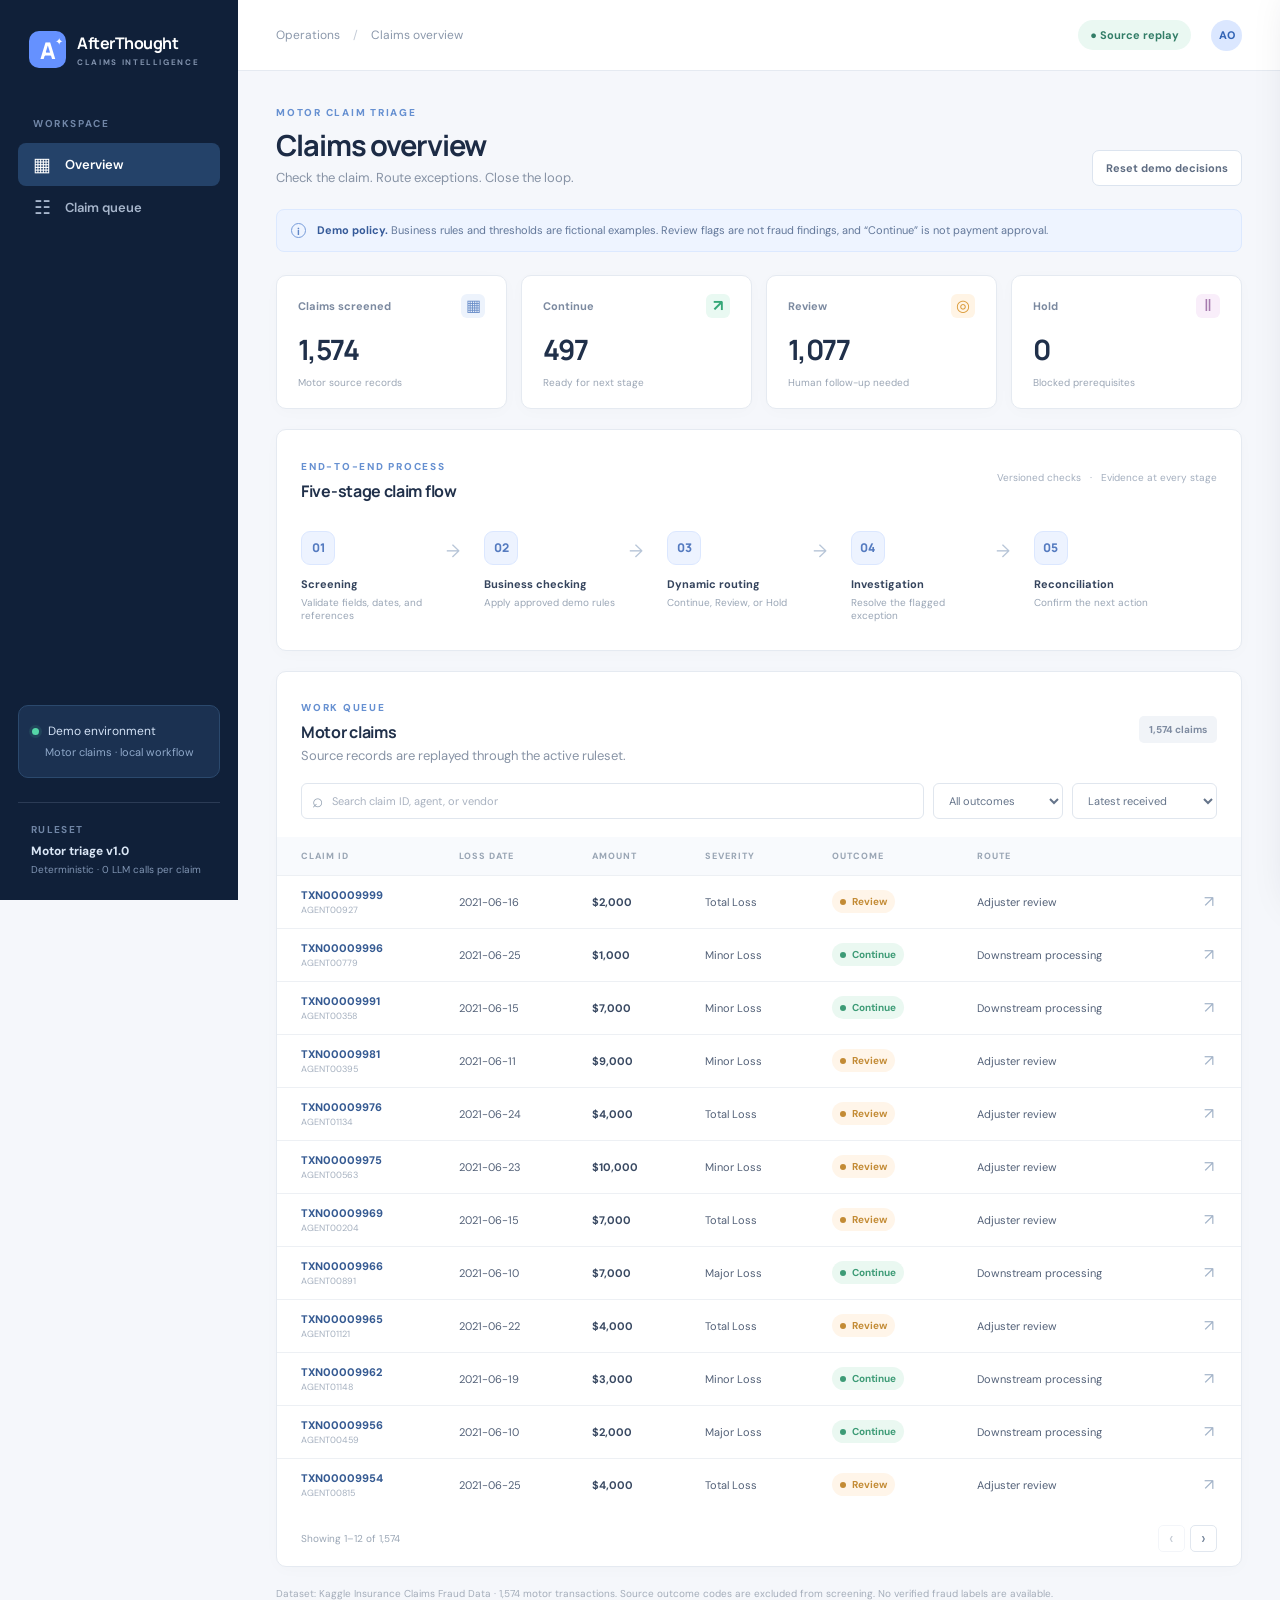
==== frontend/index.html @ 1dc9bfe0 "initial commit" ====
<!doctype html>
<html lang="en">
<head>
  <meta charset="utf-8">
  <meta name="viewport" content="width=device-width, initial-scale=1">
  <title>AfterThought · Claims operations</title>
  <link rel="stylesheet" href="src/styles.css">
</head>
<body>
  <div class="app-shell">
    <aside class="sidebar">
      <div class="brand"><div class="brand-mark">A<span>✦</span></div><div><strong>AfterThought</strong><small>CLAIMS INTELLIGENCE</small></div></div>
      <div class="side-label">WORKSPACE</div>
      <a class="nav-link active" href="#overview"><span>▦</span> Overview</a>
      <a class="nav-link" href="#claim-table"><span>☷</span> Claim queue</a>
      <div class="side-spacer"></div>
      <div class="side-note"><span class="pulse"></span> Demo environment<br><small>Motor claims · local workflow</small></div>
      <div class="side-footer">RULESET<br><strong>Motor triage v1.0</strong><small>Deterministic · 0 LLM calls per claim</small></div>
    </aside>
    <main class="main" id="overview">
      <header class="topbar"><div class="breadcrumb">Operations <span>/</span> Claims overview</div><div class="top-right"><span class="data-pill">● Source replay</span><span class="avatar">AO</span></div></header>
      <div class="content">
        <div class="page-title"><div><div class="eyebrow">MOTOR CLAIM TRIAGE</div><h1>Claims overview</h1><p>Check the claim. Route exceptions. Close the loop.</p></div><button id="resetButton" class="secondary-button">Reset demo decisions</button></div>
        <div class="notice"><span class="notice-icon">i</span><span><strong>Demo policy.</strong> Business rules and thresholds are fictional examples. Review flags are not fraud findings, and “Continue” is not payment approval.</span></div>
        <section class="metrics" id="metrics" aria-label="Claim outcomes"></section>
        <section class="panel flow-panel"><div class="section-heading"><div><span class="eyebrow">END-TO-END PROCESS</span><h2>Five-stage claim flow</h2></div><div class="inline-meta">Versioned checks <span>·</span> Evidence at every stage</div></div><div class="flow" id="flow"></div></section>
        <section class="panel queue-panel" id="claim-table"><div class="section-heading queue-heading"><div><span class="eyebrow">WORK QUEUE</span><h2>Motor claims</h2><p>Source records are replayed through the active ruleset.</p></div><span class="record-count" id="recordCount"></span></div><div class="queue-controls"><div class="search-wrap"><span>⌕</span><input id="searchInput" type="search" placeholder="Search claim ID, agent, or vendor" aria-label="Search claims"></div><select id="outcomeFilter" aria-label="Filter by outcome"><option value="All">All outcomes</option><option value="Review">Review</option><option value="Continue">Continue</option><option value="Hold">Hold</option></select><select id="sortOrder" aria-label="Sort claims"><option value="recent">Latest received</option><option value="amount">Highest amount</option></select></div><div class="table-scroll"><table><thead><tr><th>CLAIM ID</th><th>LOSS DATE</th><th>AMOUNT</th><th>SEVERITY</th><th>OUTCOME</th><th>ROUTE</th><th></th></tr></thead><tbody id="claimRows"></tbody></table></div><div class="pagination"><span id="pageSummary"></span><div><button id="prevPage" aria-label="Previous page">‹</button><button id="nextPage" aria-label="Next page">›</button></div></div></section>
        <div class="source-note">Dataset: Kaggle Insurance Claims Fraud Data · 1,574 motor transactions. Source outcome codes are excluded from screening. No verified fraud labels are available.</div>
      </div>
    </main>
  </div>
  <div id="scrim" class="scrim" hidden></div>
  <aside id="drawer" class="drawer" aria-label="Claim details" aria-hidden="true"></aside>
  <script type="module" src="src/app.mjs"></script>
</body>
</html>
---- frontend/src/styles.css ----
@import url('https://fonts.googleapis.com/css2?family=DM+Sans:wght@400;500;600;700&family=Manrope:wght@400;500;600;700;800&display=swap');
:root{font-family:'DM Sans',sans-serif;color:#22304a;background:#f5f7fb;font-synthesis:none}*{box-sizing:border-box}body{margin:0}button,input,select,textarea{font:inherit}button{cursor:pointer}button:disabled{cursor:default;opacity:.4}.app-shell{display:flex;min-height:100vh}.sidebar{width:238px;background:#102039;color:#d9e2f2;display:flex;flex-direction:column;padding:31px 18px 24px;position:sticky;top:0;height:100vh;flex-shrink:0}.brand{display:flex;align-items:center;gap:11px;padding:0 11px 49px}.brand-mark{width:37px;height:37px;border-radius:10px;background:#6591ff;color:#fff;font-family:Manrope,sans-serif;font-size:23px;font-weight:800;display:grid;place-items:center;position:relative}.brand-mark span{font-size:10px;position:absolute;right:3px;top:3px}.brand strong{font-family:Manrope,sans-serif;font-size:16px;letter-spacing:-.5px;color:#fff}.brand small{display:block;color:#8293ae;font-size:8px;letter-spacing:1.65px;font-weight:700;margin-top:3px}.side-label{font-size:10px;color:#7186a7;letter-spacing:1.6px;padding:0 15px 13px;font-weight:700}.nav-link{height:43px;padding:0 15px;display:flex;align-items:center;gap:14px;border-radius:8px;color:#a7b6cc;text-decoration:none;font-size:13px;font-weight:600}.nav-link span{font-size:19px;font-weight:400;width:18px;text-align:center}.nav-link.active{color:#fff;background:#244269}.nav-link:hover{background:#1e3657;color:#fff}.side-spacer{flex:1}.side-note{font-size:12px;line-height:1.7;color:#d2e1f5;padding:15px 13px;background:#1b3151;border:1px solid #2b496d;border-radius:10px}.side-note small{font-size:11px;color:#8fa8c9;margin-left:13px}.pulse{display:inline-block;width:7px;height:7px;background:#55d6a7;border-radius:50%;margin-right:6px;box-shadow:0 0 0 3px #55d6a71c}.side-footer{border-top:1px solid #2b3b55;margin-top:24px;padding:20px 13px 0;color:#7085a5;font-size:10px;letter-spacing:1.3px;font-weight:700}.side-footer strong{display:block;color:#dbe7f6;letter-spacing:0;font-size:12px;margin:7px 0 4px}.side-footer small{display:block;font-size:10px;color:#8095b3;letter-spacing:0;font-weight:400}.main{min-width:0;flex:1}.topbar{height:71px;border-bottom:1px solid #e5eaf1;background:#fff;display:flex;justify-content:space-between;align-items:center;padding:0 38px}.breadcrumb{font-size:12px;color:#8b98ab}.breadcrumb span{color:#c3cbd6;margin:0 10px}.top-right{display:flex;align-items:center;gap:20px}.data-pill{font-size:11px;font-weight:700;color:#327d67;background:#eaf8f2;border-radius:30px;padding:8px 12px}.avatar{display:grid;place-items:center;background:#dbe7ff;color:#3365b6;width:31px;height:31px;border-radius:50%;font-size:11px;font-weight:800}.content{max-width:1480px;margin:auto;padding:35px 38px 55px}.page-title{display:flex;justify-content:space-between;align-items:flex-end;margin-bottom:23px}.eyebrow{font-size:10px;letter-spacing:1.75px;font-weight:800;color:#6690d1}.page-title h1{font-family:Manrope,sans-serif;font-size:29px;letter-spacing:-1.1px;margin:6px 0 4px;color:#1c2b45}.page-title p,.section-heading p{margin:0;color:#8793a5;font-size:13px}.secondary-button{background:#fff;border:1px solid #dce4ef;border-radius:7px;padding:10px 13px;color:#5e6c82;font-size:11px;font-weight:700}.secondary-button:hover{border-color:#93acd1;color:#315e9a}.notice{display:flex;gap:11px;align-items:center;background:#eef4ff;border:1px solid #dce9ff;border-radius:8px;padding:12px 14px;color:#627799;font-size:11px;line-height:1.5;margin-bottom:23px}.notice strong{color:#355a99}.notice-icon{display:grid;place-items:center;border:1.5px solid #779cda;color:#6086c7;width:15px;height:15px;border-radius:50%;font-size:10px;font-weight:800;flex-shrink:0}.metrics{display:grid;grid-template-columns:repeat(4,1fr);gap:14px;margin-bottom:20px}.metric-card{background:#fff;border:1px solid #e5eaf1;border-radius:10px;padding:18px 21px 17px;min-height:129px;box-shadow:0 3px 16px #17294505}.metric-top{display:flex;align-items:center;justify-content:space-between;color:#7c8aa0;font-size:11px;font-weight:700}.metric-icon{display:grid;place-items:center;width:24px;height:24px;border-radius:6px;background:#edf3fc;color:#6a8ec9;font-size:16px}.metric-card.continue .metric-icon{background:#e9f9f2;color:#35a878}.metric-card.review .metric-icon{background:#fff4e5;color:#db9b39}.metric-card.hold .metric-icon{background:#f9eefa;color:#a77caf}.metric-card strong{display:block;font-family:Manrope,sans-serif;font-size:28px;letter-spacing:-1.2px;color:#20304a;margin:12px 0 2px}.metric-card small{color:#9ba6b5;font-size:10px}.panel{background:#fff;border:1px solid #e5eaf1;border-radius:10px;box-shadow:0 3px 16px #17294505}.flow-panel{padding:24px 24px 27px;margin-bottom:20px}.section-heading{display:flex;align-items:center;justify-content:space-between}.section-heading h2{font-family:Manrope,sans-serif;font-size:16px;letter-spacing:-.3px;color:#20304a;margin:5px 0 0}.inline-meta{font-size:10px;color:#a3aebe}.inline-meta span{padding:0 6px}.flow{display:grid;grid-template-columns:repeat(5,1fr);margin-top:29px}.flow-step{position:relative;padding-right:16px}.flow-circle{display:grid;place-items:center;width:34px;height:34px;background:#edf3ff;border:1px solid #dbe7ff;border-radius:9px;font-family:Manrope,sans-serif;font-size:12px;font-weight:800;color:#557bc0;margin-bottom:12px}.flow-step strong{display:block;color:#35445d;font-size:11px;margin-bottom:5px}.flow-step small{display:block;color:#9aa6b6;font-size:10px;line-height:1.35;max-width:135px}.flow-arrow{position:absolute;top:8px;right:24px;color:#b8c6d8;font-size:18px}.queue-panel{overflow:hidden}.queue-heading{padding:23px 24px 19px}.queue-heading h2{margin-bottom:4px}.record-count{background:#f1f4f8;border-radius:5px;padding:7px 10px;font-size:10px;font-weight:700;color:#7e8ba0}.queue-controls{padding:0 24px 18px;display:flex;gap:9px}.search-wrap{height:36px;display:flex;align-items:center;gap:7px;border:1px solid #e0e6ee;border-radius:6px;flex:1;min-width:160px;padding:0 10px;color:#93a1b2}.search-wrap span{font-size:19px;line-height:1}.search-wrap input{border:0;outline:0;width:100%;font-size:11px;color:#33435b}.search-wrap input::placeholder{color:#a9b2c0}.queue-controls select{height:36px;background:#fff;border:1px solid #e0e6ee;border-radius:6px;padding:0 31px 0 11px;color:#65748a;font-size:11px;outline:none}.table-scroll{overflow-x:auto}table{width:100%;border-collapse:collapse;min-width:780px}thead{background:#f8fafd}th{text-align:left;color:#9aa6b5;font-size:9px;letter-spacing:1px;font-weight:800;padding:13px 22px}th:first-child,td:first-child{padding-left:24px}td{border-top:1px solid #edf0f4;padding:12px 22px;color:#536178;font-size:11px}tbody tr{cursor:pointer}tbody tr:hover{background:#f8fbff}.claim-id{display:block;color:#355a92;font-weight:800;font-size:11px}.claim-id+small{display:block;color:#a5b0bf;font-size:9px;margin-top:2px}.amount{font-weight:700;color:#394962}.badge{display:inline-flex;align-items:center;gap:6px;font-size:10px;font-weight:700;border-radius:20px;padding:5px 8px;background:#eef3f9;color:#677990;white-space:nowrap}.badge-dot{display:inline-block;width:6px;height:6px;border-radius:50%;background:currentColor}.badge.continue,.badge.passed,.badge.complete,.badge.ready-for-next-stage{background:#eaf8f1;color:#3d9b76}.badge.review,.badge.flagged,.badge.pending,.badge.awaiting-investigation,.badge.pending-evidence{background:#fff5e9;color:#c38b35}.badge.hold,.badge.blocked,.badge.escalated{background:#fff0f1;color:#ce6971}.badge.skipped{background:#f0f3f7;color:#8493a6}.row-arrow{font-size:16px;color:#a4b4c9;text-align:right;padding-right:27px}.empty{text-align:center;padding:45px;color:#9aa7b7}.pagination{display:flex;justify-content:space-between;align-items:center;padding:14px 24px;color:#9aa6b5;font-size:10px}.pagination button{border:1px solid #e1e7ef;background:#fff;color:#6f7f96;border-radius:5px;width:27px;height:27px;margin-left:5px;font-size:17px;line-height:1}.source-note{color:#a4adba;font-size:10px;margin:19px 0 0;line-height:1.6}.scrim{position:fixed;inset:0;background:#0e1b32a6;z-index:5}.scrim[hidden]{display:none}.drawer{position:fixed;right:0;top:0;bottom:0;width:min(600px,100vw);background:#f7f9fc;box-shadow:-14px 0 40px #0c1b3526;z-index:6;transform:translateX(105%);transition:transform .25s ease;display:flex;flex-direction:column}.drawer.open{transform:translateX(0)}.drawer-head{display:flex;align-items:flex-start;justify-content:space-between;background:#fff;border-bottom:1px solid #e4e9f0;padding:27px 30px 20px}.drawer-head h2{font-family:Manrope,sans-serif;font-size:23px;margin:6px 0 9px;color:#1d2d48}.drawer-head p{margin:0;display:flex;gap:10px;align-items:center}.muted{color:#9aa6b6;font-size:10px}.close-button{border:0;background:#f1f4f8;color:#7a8ba2;border-radius:6px;font-size:21px;width:29px;height:29px;line-height:1}.drawer-scroll{overflow-y:auto;padding:20px 30px 30px}.detail-card{background:#fff;border:1px solid #e4eaf1;border-radius:9px;padding:18px 18px 16px}.detail-card-title{display:flex;justify-content:space-between;color:#2a3c58;font-weight:800;font-size:12px;margin-bottom:13px}.detail-card-title span{font-size:9px;color:#9faebe;text-transform:uppercase;letter-spacing:1px}.facts{display:grid;grid-template-columns:repeat(2,1fr);gap:12px}.fact span{display:block;color:#a0aab9;font-size:9px;margin-bottom:4px}.fact strong{display:block;color:#3d4d65;font-size:11px;font-weight:700}.detail-heading{display:flex;justify-content:space-between;margin:24px 0 12px;color:#7387a4;font-weight:800;font-size:10px;letter-spacing:1.2px}.detail-heading span{font-weight:500;letter-spacing:0;color:#9daabc}.stage-list{background:#fff;border:1px solid #e4eaf1;border-radius:9px;padding:5px 19px}.detail-stage{display:flex;gap:13px;border-bottom:1px solid #edf0f4;padding:17px 0}.detail-stage:last-child{border:0}.stage-number{background:#eff4fb;color:#6988b6;border-radius:6px;width:26px;height:26px;flex-shrink:0;display:grid;place-items:center;font-size:10px;font-weight:800}.stage-content{flex:1;min-width:0}.stage-title{display:flex;justify-content:space-between;align-items:center;gap:8px}.stage-title>strong{color:#35445b;font-size:11px}.stage-content>p{font-size:10px;color:#9ba7b6;margin:6px 0 0;line-height:1.5}.findings{margin-top:10px;display:grid;gap:6px}.finding{background:#fff9f0;border-left:2px solid #e3ab57;padding:9px 10px}.finding strong{display:block;color:#805f2d;font-size:10px}.finding small{display:block;color:#a78c65;font-size:9px;margin-top:4px;line-height:1.4}.pass-note{font-size:10px;color:#53a580;margin-top:9px}.investigation-actions{margin-top:14px}.investigation-actions label{display:block;color:#687994;font-size:10px;font-weight:700;margin-bottom:5px}.investigation-actions textarea{width:100%;min-height:64px;resize:vertical;border:1px solid #dce4ee;border-radius:6px;padding:8px;color:#3e5069;font-size:11px;outline:0}.investigation-actions textarea.invalid{border-color:#d6787d}.action-buttons{display:flex;gap:5px;flex-wrap:wrap;margin-top:7px}.action-buttons button{border:1px solid #dce4ee;background:#fff;border-radius:5px;padding:7px 8px;font-size:9px;font-weight:700;color:#566e8a}.action-buttons button:hover{background:#eef4fc}.action-buttons .action-clear{color:#409872}.action-buttons .action-escalate{color:#bb6b72}.investigation-actions>small{display:block;color:#a4adbb;font-size:9px;line-height:1.5;margin-top:8px}.simulator{margin-top:16px;border:1px dashed #cdd9e8;background:#f2f6fc;border-radius:8px;padding:14px}.simulator strong{font-size:11px;color:#49617f}.simulator p{font-size:10px;color:#8899ad;line-height:1.5;margin:5px 0 10px}.text-button{border:0;background:transparent;padding:0;color:#527ebd;font-size:10px;font-weight:800}.drawer-footnote{font-size:9px;color:#a3afbe;line-height:1.5;margin:16px 0 5px}
@media(max-width:1100px){.sidebar{width:200px}.content{padding:30px 25px}.topbar{padding:0 25px}.flow-arrow{right:12px}.metrics{gap:9px}.metric-card{padding:15px}}
@media(max-width:780px){.sidebar{display:none}.topbar{height:58px;padding:0 18px}.content{padding:25px 15px}.page-title{align-items:flex-start;gap:12px}.page-title h1{font-size:25px}.page-title p{max-width:330px}.secondary-button{white-space:nowrap}.metrics{grid-template-columns:repeat(2,1fr)}.flow{grid-template-columns:repeat(2,1fr);row-gap:24px}.flow-arrow{display:none}.flow-step small{max-width:180px}.inline-meta{display:none}.queue-controls{flex-wrap:wrap}.search-wrap{flex-basis:100%}.queue-controls select{flex:1}.drawer-scroll{padding:18px}.drawer-head{padding:22px 18px}}
@media(max-width:440px){.page-title{display:block}.secondary-button{margin-top:15px}.metric-card strong{font-size:24px}.flow{grid-template-columns:1fr}.flow-step{padding-left:48px;min-height:36px}.flow-circle{position:absolute;left:0;top:0}.flow-step strong{padding-top:2px}.queue-controls select{width:100%}.facts{gap:10px}}
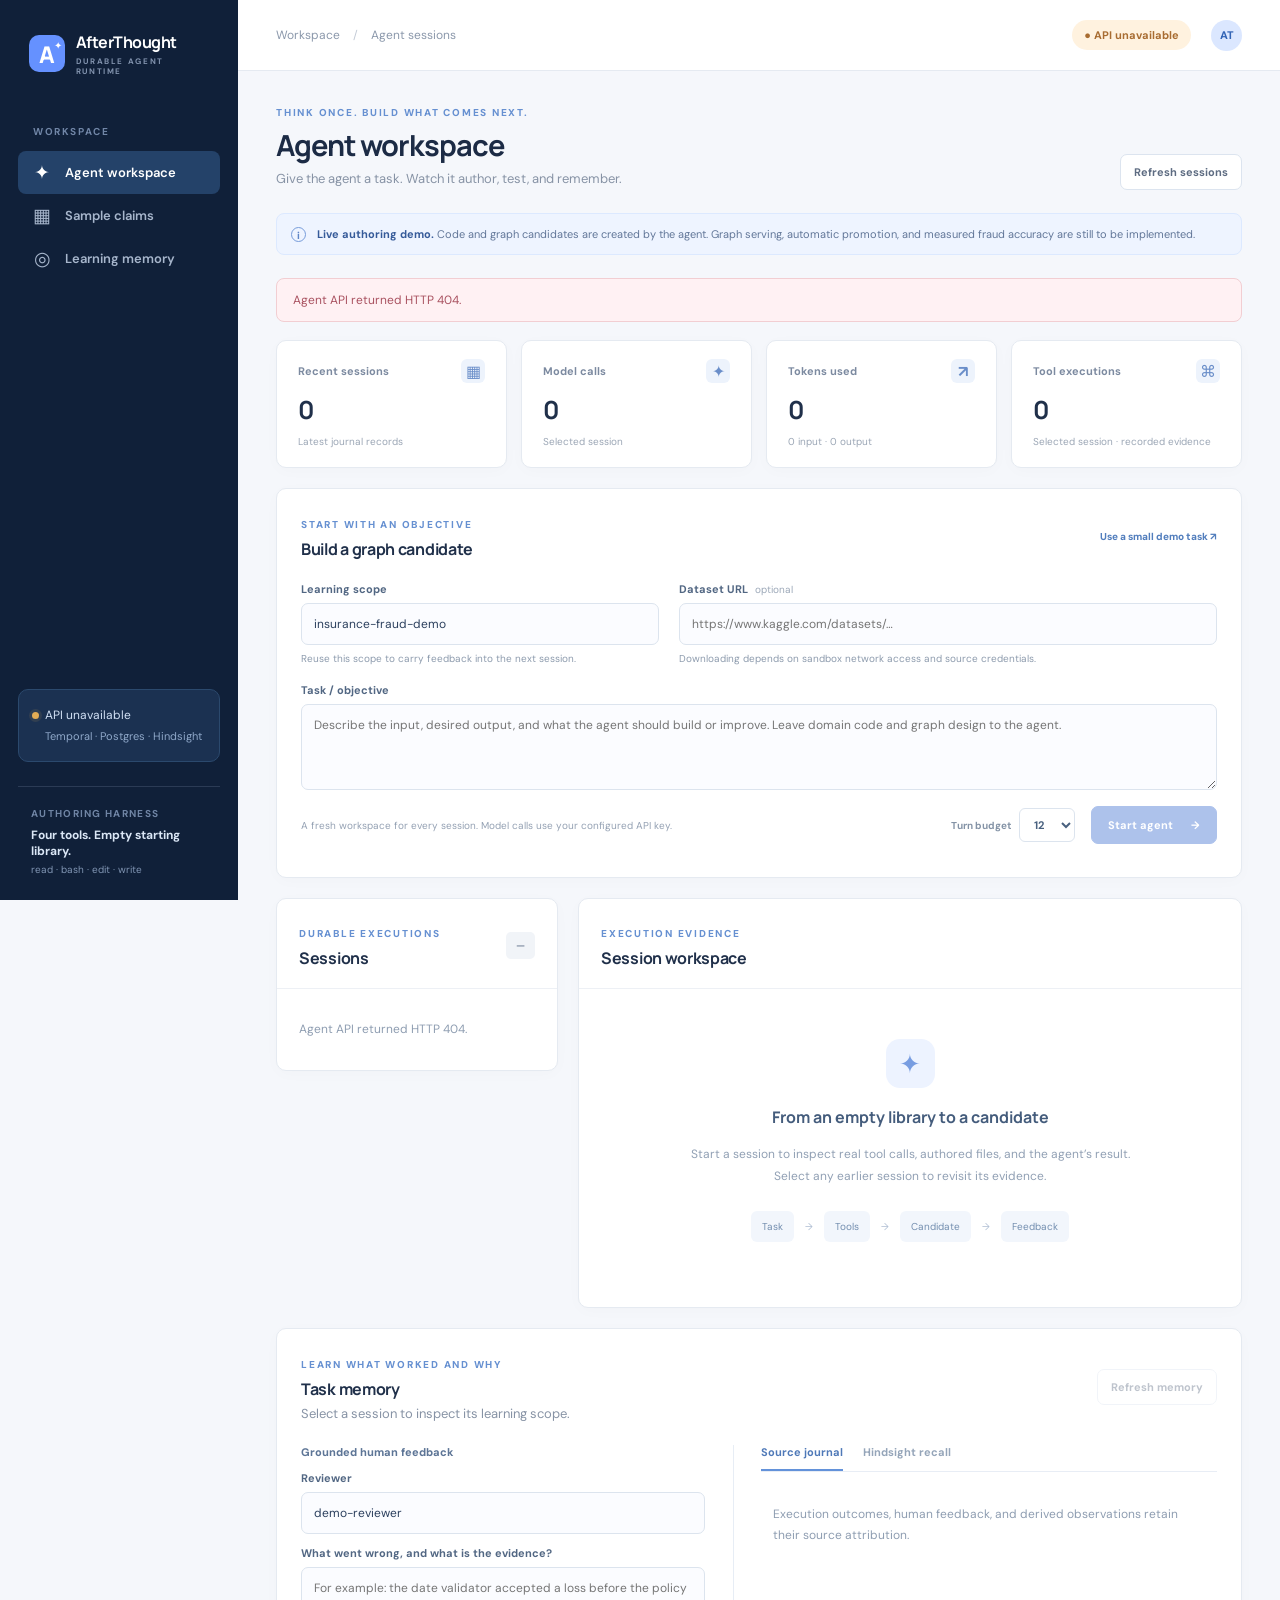
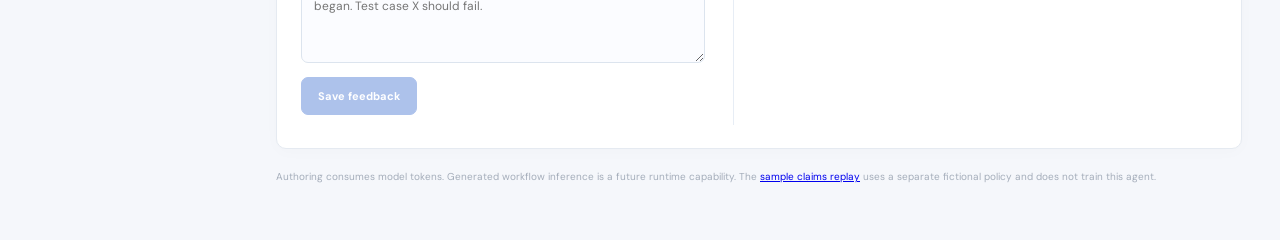
==== commit 143d14ba: "feat: add durable agent runtime and live demo UI Add the Go/Temporal authoring harness with four too" ====
--- a/frontend/index.html
+++ b/frontend/index.html
@@ -3,34 +3,47 @@
 <head>
   <meta charset="utf-8">
   <meta name="viewport" content="width=device-width, initial-scale=1">
-  <title>AfterThought · Claims operations</title>
+  <meta name="description" content="Author graph candidates with a durable agent, inspect real tool execution, and learn from grounded feedback.">
+  <title>AfterThought · Agent workspace</title>
   <link rel="stylesheet" href="src/styles.css">
 </head>
 <body>
   <div class="app-shell">
     <aside class="sidebar">
-      <div class="brand"><div class="brand-mark">A<span>✦</span></div><div><strong>AfterThought</strong><small>CLAIMS INTELLIGENCE</small></div></div>
+      <div class="brand"><div class="brand-mark">A<span>✦</span></div><div><strong>AfterThought</strong><small>DURABLE AGENT RUNTIME</small></div></div>
       <div class="side-label">WORKSPACE</div>
-      <a class="nav-link active" href="#overview"><span>▦</span> Overview</a>
-      <a class="nav-link" href="#claim-table"><span>☷</span> Claim queue</a>
+      <a class="nav-link active" href="./"><span>✦</span> Agent workspace</a>
+      <a class="nav-link" href="claims.html"><span>▦</span> Sample claims</a>
+      <a class="nav-link" href="#learning"><span>◎</span> Learning memory</a>
       <div class="side-spacer"></div>
-      <div class="side-note"><span class="pulse"></span> Demo environment<br><small>Motor claims · local workflow</small></div>
-      <div class="side-footer">RULESET<br><strong>Motor triage v1.0</strong><small>Deterministic · 0 LLM calls per claim</small></div>
+      <div class="side-note"><span class="pulse" id="serviceDot"></span><span id="serviceLabel">Connecting…</span><br><small>Temporal · Postgres · Hindsight</small></div>
+      <div class="side-footer">AUTHORING HARNESS<br><strong>Four tools. Empty starting library.</strong><small>read · bash · edit · write</small></div>
     </aside>
-    <main class="main" id="overview">
-      <header class="topbar"><div class="breadcrumb">Operations <span>/</span> Claims overview</div><div class="top-right"><span class="data-pill">● Source replay</span><span class="avatar">AO</span></div></header>
-      <div class="content">
-        <div class="page-title"><div><div class="eyebrow">MOTOR CLAIM TRIAGE</div><h1>Claims overview</h1><p>Check the claim. Route exceptions. Close the loop.</p></div><button id="resetButton" class="secondary-button">Reset demo decisions</button></div>
-        <div class="notice"><span class="notice-icon">i</span><span><strong>Demo policy.</strong> Business rules and thresholds are fictional examples. Review flags are not fraud findings, and “Continue” is not payment approval.</span></div>
-        <section class="metrics" id="metrics" aria-label="Claim outcomes"></section>
-        <section class="panel flow-panel"><div class="section-heading"><div><span class="eyebrow">END-TO-END PROCESS</span><h2>Five-stage claim flow</h2></div><div class="inline-meta">Versioned checks <span>·</span> Evidence at every stage</div></div><div class="flow" id="flow"></div></section>
-        <section class="panel queue-panel" id="claim-table"><div class="section-heading queue-heading"><div><span class="eyebrow">WORK QUEUE</span><h2>Motor claims</h2><p>Source records are replayed through the active ruleset.</p></div><span class="record-count" id="recordCount"></span></div><div class="queue-controls"><div class="search-wrap"><span>⌕</span><input id="searchInput" type="search" placeholder="Search claim ID, agent, or vendor" aria-label="Search claims"></div><select id="outcomeFilter" aria-label="Filter by outcome"><option value="All">All outcomes</option><option value="Review">Review</option><option value="Continue">Continue</option><option value="Hold">Hold</option></select><select id="sortOrder" aria-label="Sort claims"><option value="recent">Latest received</option><option value="amount">Highest amount</option></select></div><div class="table-scroll"><table><thead><tr><th>CLAIM ID</th><th>LOSS DATE</th><th>AMOUNT</th><th>SEVERITY</th><th>OUTCOME</th><th>ROUTE</th><th></th></tr></thead><tbody id="claimRows"></tbody></table></div><div class="pagination"><span id="pageSummary"></span><div><button id="prevPage" aria-label="Previous page">‹</button><button id="nextPage" aria-label="Next page">›</button></div></div></section>
-        <div class="source-note">Dataset: Kaggle Insurance Claims Fraud Data · 1,574 motor transactions. Source outcome codes are excluded from screening. No verified fraud labels are available.</div>
+    <main class="main">
+      <header class="topbar"><div class="breadcrumb">Workspace <span>/</span> Agent sessions</div><div class="top-right"><span class="data-pill" id="connectionPill">Connecting to agent</span><span class="avatar">AT</span></div></header>
+      <div class="content agent-content">
+        <div class="page-title"><div><div class="eyebrow">THINK ONCE. BUILD WHAT COMES NEXT.</div><h1>Agent workspace</h1><p>Give the agent a task. Watch it author, test, and remember.</p></div><button class="secondary-button" id="refreshButton">Refresh sessions</button></div>
+        <div class="notice"><span class="notice-icon">i</span><span><strong>Live authoring demo.</strong> Code and graph candidates are created by the agent. Graph serving, automatic promotion, and measured fraud accuracy are still to be implemented.</span></div>
+        <div class="error-banner" id="globalError" role="alert" hidden></div>
+        <section class="metrics agent-metrics" id="agentMetrics" aria-label="Live session metrics"></section>
+        <section class="panel new-session-panel">
+          <div class="section-heading"><div><span class="eyebrow">START WITH AN OBJECTIVE</span><h2>Build a graph candidate</h2></div><button type="button" id="exampleButton" class="text-button">Use a small demo task ↗</button></div>
+          <form id="sessionForm">
+            <div class="form-grid"><label>Learning scope<input id="taskInput" name="task" value="insurance-fraud-demo" maxlength="128" required><small>Reuse this scope to carry feedback into the next session.</small></label><label>Dataset URL <span class="optional">optional</span><input id="datasetInput" name="dataset" type="url" placeholder="https://www.kaggle.com/datasets/…"><small>Downloading depends on sandbox network access and source credentials.</small></label></div>
+            <label class="prompt-label" for="promptInput">Task / objective</label><textarea id="promptInput" name="prompt" rows="3" maxlength="12000" placeholder="Describe the input, desired output, and what the agent should build or improve. Leave domain code and graph design to the agent."></textarea>
+            <div class="form-actions"><span class="form-hint">A fresh workspace for every session. Model calls use your configured API key.</span><label class="turn-budget">Turn budget<select id="turnsInput"><option>4</option><option>8</option><option selected>12</option><option>20</option><option>32</option></select></label><button id="startButton" class="primary-button" type="submit">Start agent <span>→</span></button></div>
+            <div id="startStatus" class="form-status" role="status"></div>
+          </form>
+        </section>
+        <div class="workspace-grid">
+          <section class="panel sessions-panel"><div class="section-heading"><div><span class="eyebrow">DURABLE EXECUTIONS</span><h2>Sessions</h2></div><span id="sessionCount" class="record-count">—</span></div><div class="session-list" id="sessionList"><p class="empty-state">Loading sessions…</p></div></section>
+          <section class="panel session-detail-panel" id="sessionPanel"><div class="section-heading"><div><span class="eyebrow">EXECUTION EVIDENCE</span><h2>Session workspace</h2></div><span id="detailStatus"></span></div><div id="sessionDetail" class="session-detail"><div class="welcome-state"><div class="welcome-icon">✦</div><h3>From an empty library to a candidate</h3><p>Start a session to inspect real tool calls, authored files, and the agent’s result. Select any earlier session to revisit its evidence.</p><div class="welcome-flow"><span>Task</span><b>→</b><span>Tools</span><b>→</b><span>Candidate</span><b>→</b><span>Feedback</span></div></div></div></section>
+        </div>
+        <section class="panel learning-panel" id="learning"><div class="section-heading"><div><span class="eyebrow">LEARN WHAT WORKED AND WHY</span><h2>Task memory</h2><p id="memoryScope">Select a session to inspect its learning scope.</p></div><button class="secondary-button" id="loadMemoryButton" disabled>Refresh memory</button></div><div class="learning-grid"><form id="feedbackForm"><h3>Grounded human feedback</h3><label for="actorInput">Reviewer<input id="actorInput" value="demo-reviewer" maxlength="128" required></label><label for="feedbackInput">What went wrong, and what is the evidence?<textarea id="feedbackInput" maxlength="4000" rows="4" placeholder="For example: the date validator accepted a loss before the policy began. Test case X should fail." required></textarea></label><button class="primary-button" id="feedbackButton" disabled>Save feedback</button><div id="feedbackStatus" class="form-status" role="status"></div></form><div class="memory-inspector"><div class="memory-tabs"><button id="journalTab" class="selected" type="button">Source journal</button><button id="recallTab" type="button">Hindsight recall</button></div><form class="recall-form" id="recallForm" hidden><label class="sr-only" for="recallQuery">Memory recall query</label><input id="recallQuery" value="Which approaches worked, failed, and why?" maxlength="4000"><button class="secondary-button" id="recallButton">Recall</button></form><div id="memoryResults" class="memory-results"><p class="empty-state">Execution outcomes, human feedback, and derived observations retain their source attribution.</p></div></div></div></section>
+        <div class="source-note">Authoring consumes model tokens. Generated workflow inference is a future runtime capability. The <a href="claims.html">sample claims replay</a> uses a separate fictional policy and does not train this agent.</div>
       </div>
     </main>
   </div>
-  <div id="scrim" class="scrim" hidden></div>
-  <aside id="drawer" class="drawer" aria-label="Claim details" aria-hidden="true"></aside>
-  <script type="module" src="src/app.mjs"></script>
+  <script type="module" src="src/agent.mjs"></script>
 </body>
 </html>
--- a/frontend/src/styles.css
+++ b/frontend/src/styles.css
@@ -3,3 +3,9 @@
 @media(max-width:1100px){.sidebar{width:200px}.content{padding:30px 25px}.topbar{padding:0 25px}.flow-arrow{right:12px}.metrics{gap:9px}.metric-card{padding:15px}}
 @media(max-width:780px){.sidebar{display:none}.topbar{height:58px;padding:0 18px}.content{padding:25px 15px}.page-title{align-items:flex-start;gap:12px}.page-title h1{font-size:25px}.page-title p{max-width:330px}.secondary-button{white-space:nowrap}.metrics{grid-template-columns:repeat(2,1fr)}.flow{grid-template-columns:repeat(2,1fr);row-gap:24px}.flow-arrow{display:none}.flow-step small{max-width:180px}.inline-meta{display:none}.queue-controls{flex-wrap:wrap}.search-wrap{flex-basis:100%}.queue-controls select{flex:1}.drawer-scroll{padding:18px}.drawer-head{padding:22px 18px}}
 @media(max-width:440px){.page-title{display:block}.secondary-button{margin-top:15px}.metric-card strong{font-size:24px}.flow{grid-template-columns:1fr}.flow-step{padding-left:48px;min-height:36px}.flow-circle{position:absolute;left:0;top:0}.flow-step strong{padding-top:2px}.queue-controls select{width:100%}.facts{gap:10px}}
+
+/* Live authoring workspace shares the claims dashboard's visual language. */
+[hidden]{display:none!important}.agent-content{max-width:1600px}.agent-content .page-title p{line-height:1.6}.agent-content .panel{margin-bottom:20px}.agent-metrics .metric-card{min-height:114px}.agent-metrics .metric-card strong{font-size:25px;margin-top:9px}.new-session-panel,.learning-panel{padding:23px 24px}.new-session-panel .section-heading{margin-bottom:22px}.form-grid{display:grid;grid-template-columns:1fr 1.5fr;gap:20px}label,.prompt-label{display:block;color:#526783;font-size:11px;font-weight:700}label input,label textarea,.new-session-panel textarea,.recall-form input{display:block;width:100%;margin-top:7px;border:1px solid #dce4ee;background:#fbfcff;border-radius:7px;padding:11px 12px;outline:0;color:#2c405e;font-size:12px;line-height:1.5;font-weight:400}input:focus,textarea:focus,select:focus{border-color:#7199df!important;box-shadow:0 0 0 3px #6391df14}label small{display:block;color:#8d9bad;font-size:10px;line-height:1.5;margin-top:6px;font-weight:400}.optional{font-size:10px;color:#9ca8b8;font-weight:400;margin-left:4px}.prompt-label{margin-top:17px}.new-session-panel textarea{resize:vertical;min-height:86px}.form-actions{display:flex;gap:16px;align-items:center;justify-content:flex-end;margin-top:16px}.form-hint{color:#94a1b3;font-size:10px;line-height:1.5;margin-right:auto;max-width:430px}.turn-budget{font-size:10px;color:#8493a6;display:flex;gap:8px;align-items:center;white-space:nowrap}.turn-budget select{border:1px solid #dce4ee;background:white;color:#49617f;border-radius:6px;padding:8px 10px;font-size:11px}.primary-button{background:#3266ce;border:1px solid #3266ce;border-radius:7px;color:#fff;padding:11px 16px;font-size:11px;font-weight:700;display:inline-flex;align-items:center;justify-content:center;gap:18px;white-space:nowrap}.primary-button:hover{background:#2456ba}.primary-button:focus-visible,.secondary-button:focus-visible,.session-card:focus-visible,.file-link:focus-visible{outline:3px solid #91b2ed;outline-offset:3px}.form-status{color:#56718e;font-size:11px;line-height:1.6;margin-top:9px;min-height:1px}.form-status.error{color:#b55360}.error-banner{border:1px solid #f2ced2;background:#fff1f3;border-radius:8px;padding:12px 16px;margin-bottom:18px;color:#a95260;font-size:12px;line-height:1.5}.data-pill.offline{color:#a86c31;background:#fff2df}.pulse.offline{background:#e4ad55;box-shadow:0 0 0 3px #e4ad551c}.workspace-grid{display:grid;grid-template-columns:282px minmax(0,1fr);gap:20px;align-items:start}.sessions-panel{overflow:hidden}.sessions-panel>.section-heading,.session-detail-panel>.section-heading{padding:22px 22px 19px;border-bottom:1px solid #edf0f5}.session-list{max-height:715px;overflow:auto;padding:10px}.empty-state{font-size:12px;color:#8e9db1;line-height:1.7;margin:0;padding:20px 12px}.session-card{display:block;text-align:left;width:100%;border:1px solid transparent;border-radius:8px;background:#fff;padding:13px 12px;margin-bottom:4px;color:#536a89}.session-card:hover{background:#f6f9fd}.session-card.selected{background:#eef4ff;border-color:#d6e5ff}.session-card>strong{display:block;overflow:hidden;text-overflow:ellipsis;white-space:nowrap;font-size:12px;color:#36557f;margin:0 0 6px}.session-card>small{display:block;overflow:hidden;text-overflow:ellipsis;white-space:nowrap;font-size:10px;color:#93a2b7;margin-top:6px}.session-card-footer{display:flex;align-items:center;justify-content:space-between;gap:8px}.session-card-footer time{font-size:9px;color:#9aa8b9}.badge.completed{background:#eaf8f1;color:#398d6d}.badge.running,.badge.queued,.badge.initializing{background:#eaf2ff;color:#4c79bc}.badge.failed,.badge.terminated,.badge.canceled,.badge.timed-out{background:#fff0f1;color:#c26a76}.badge.budget-exhausted{background:#fff5e9;color:#b88437}.session-detail-panel{overflow:hidden;min-height:410px}.session-detail{padding:20px 22px}.welcome-state{text-align:center;max-width:470px;margin:30px auto 38px}.welcome-icon{display:grid;place-items:center;width:49px;height:49px;margin:auto;border-radius:14px;background:#edf3ff;color:#789de1;font-size:26px}.welcome-state h3{font-family:Manrope,sans-serif;font-size:16px;color:#445c7c;margin-top:18px}.welcome-state p{font-size:12px;color:#91a0b4;line-height:1.8}.welcome-flow{display:flex;flex-wrap:wrap;gap:11px;align-items:center;justify-content:center;font-size:10px;color:#738eaf;margin:24px -12px 0}.welcome-flow span{padding:9px 11px;background:#f2f6fc;border-radius:6px}.welcome-flow b{color:#b3c1d5;font-weight:400}.session-meta{display:flex;align-items:center;gap:8px;flex-wrap:wrap;color:#93a2b5;font-size:10px;margin-bottom:15px}.session-meta code{padding:4px 6px;background:#f3f6fb;border-radius:4px;max-width:100%;overflow-wrap:anywhere}.session-meta a{margin-left:auto;color:#5b81ba;text-decoration:none;font-weight:600}.run-summary{display:grid;grid-template-columns:repeat(3,1fr);gap:7px;border:1px solid #e6ecf4;background:#f8fafd;padding:12px 14px;border-radius:7px;margin-bottom:17px}.run-summary span{display:block;color:#94a1b4;font-size:9px;margin-bottom:4px}.run-summary strong{font-size:12px;font-weight:700;color:#58708f}.detail-section{border-top:1px solid #edf0f5;padding-top:17px;margin-top:17px}.detail-section h3,.learning-grid h3{font-size:11px;color:#5d7596;margin:0 0 10px;font-weight:800}.result-text{white-space:pre-wrap;overflow-wrap:anywhere;color:#526782;font-size:12px;line-height:1.8;margin:0;max-height:340px;overflow:auto}.trace-list{display:grid;gap:8px;max-height:430px;overflow:auto}.trace-event{border:1px solid #e4eaf3;border-radius:7px;overflow:hidden;background:#fcfdff}.trace-event summary{list-style:none;display:flex;gap:8px;align-items:center;padding:11px 12px;color:#54708f;font-size:11px;cursor:pointer}.trace-event summary::-webkit-details-marker{display:none}.trace-event summary::before{content:'›';color:#a2b4ce;font-size:15px}.trace-event[open] summary::before{transform:rotate(90deg)}.trace-event summary .tool-name{font-family:ui-monospace,SFMono-Regular,Consolas,monospace;font-weight:700;color:#38639a;font-size:11px}.trace-event summary .tool-detail{color:#8e9fb5;text-overflow:ellipsis;overflow:hidden;white-space:nowrap;flex:1}.tool-state{font-size:9px;color:#56a186;white-space:nowrap}.tool-state.error{color:#bc6a76}.trace-event pre,.file-preview pre{padding:12px 14px;background:#f3f6fb;color:#49617f;margin:0;border-top:1px solid #e5ebf4;font-family:ui-monospace,SFMono-Regular,Consolas,monospace;font-size:10px;line-height:1.7;overflow:auto;white-space:pre-wrap;overflow-wrap:anywhere;max-height:330px}.trace-event .trace-output{background:#f9fbfe}.trace-label{font-size:9px;font-weight:700;text-transform:uppercase;letter-spacing:.7px;color:#91a3bb;padding:8px 14px 5px;background:#f9fbfe}.tool-message{padding:10px 12px;font-size:11px;white-space:pre-wrap;color:#68809f;line-height:1.6}.files-list{display:flex;gap:7px;flex-wrap:wrap}.file-link{border:1px solid #dfe8f3;border-radius:6px;background:#f8fbff;color:#5680b5;padding:8px 10px;font-size:10px;overflow-wrap:anywhere;text-align:left}.file-link:hover,.file-link.selected{border-color:#a3bce3;background:#edf4ff}.file-link small{color:#9aa9bb;margin-left:7px;font-size:9px}.file-preview{margin-top:12px;border:1px solid #e0e8f2;border-radius:7px;overflow:hidden}.file-preview-head{display:flex;align-items:center;justify-content:space-between;padding:10px 12px;color:#597596;font-size:10px;gap:8px}.file-preview-head a{color:#5b81ba;text-decoration:none}.file-preview pre{max-height:430px}.graph-preview{display:flex;align-items:center;gap:10px;overflow:auto;padding:17px;background:#f7faff;border-top:1px solid #e0e8f2}.graph-node{border:1px solid #d6e4fa;border-radius:8px;background:#fff;flex-shrink:0;min-width:140px;max-width:230px;padding:12px;color:#42648d}.graph-node strong{font-size:11px;display:block}.graph-node small{display:block;font-size:9px;color:#8b9eb8;margin-top:6px;overflow-wrap:anywhere}.graph-arrow{font-size:19px;color:#aac0dc}.graph-caption{font-size:10px;color:#8a9bb3;padding:9px 12px;margin:0;background:#f7faff;line-height:1.5}.learning-panel .section-heading h2{margin-bottom:5px}.learning-grid{display:grid;grid-template-columns:1fr 1.2fr;gap:28px;margin-top:23px}.learning-grid label{margin:12px 0}.learning-grid textarea{resize:vertical}.learning-grid .primary-button{margin-top:2px}.memory-inspector{border-left:1px solid #e7edf5;padding-left:27px;min-width:0}.memory-tabs{display:flex;gap:20px;border-bottom:1px solid #e8edf5;margin-bottom:12px}.memory-tabs button{border:0;border-bottom:2px solid transparent;padding:0 0 10px;background:none;font-size:11px;font-weight:700;color:#95a5b9}.memory-tabs button.selected{color:#4f79b8;border-color:#6392da}.memory-results{max-height:380px;overflow:auto}.memory-entry{border-bottom:1px solid #edf1f7;padding:12px 0}.memory-entry:first-child{padding-top:3px}.memory-entry:last-child{border:0}.source-label{display:inline-block;padding:3px 7px;color:#6e83a2;background:#f0f4fb;border-radius:4px;font-size:9px;font-weight:700;margin-bottom:7px;overflow-wrap:anywhere}.source-label.human{background:#edf8f3;color:#4f9279}.source-label.derived{background:#fff6e7;color:#ac853f}.memory-entry p{margin:0;font-size:11px;color:#7c8fa8;line-height:1.7;white-space:pre-wrap;overflow-wrap:anywhere}.memory-entry details{font-size:10px;color:#859ab5;margin-top:7px}.memory-entry pre{white-space:pre-wrap;overflow-wrap:anywhere;font-size:9px;color:#97a6b9}.recall-form{display:flex;gap:8px;margin-bottom:15px;align-items:center}.recall-form input{margin:0;flex:1;min-width:0;font-size:11px;padding:9px 10px}.recall-form button{flex-shrink:0;padding:9px 10px}.sr-only{position:absolute;width:1px;height:1px;padding:0;margin:-1px;overflow:hidden;clip:rect(0,0,0,0);white-space:nowrap;border:0}.pending-note{color:#8ca0b9;font-size:11px;line-height:1.7;padding:10px 0}.detail-warning{padding:11px 13px;background:#fff7e9;border:1px solid #f5e4c8;border-radius:7px;color:#a17e48;font-size:11px;line-height:1.6;margin-bottom:14px}
+@media(max-width:1200px){.workspace-grid{grid-template-columns:235px minmax(0,1fr)}.form-hint{max-width:310px}.session-detail{padding:18px}.sessions-panel>.section-heading,.session-detail-panel>.section-heading{padding:20px 18px}.learning-grid{gap:22px}.memory-inspector{padding-left:22px}}
+@media(max-width:1000px){.workspace-grid{grid-template-columns:1fr}.session-list{display:flex;max-height:180px;gap:6px}.session-card{width:210px;flex-shrink:0}.form-grid{grid-template-columns:1fr 1.2fr}.learning-grid{grid-template-columns:1fr}.memory-inspector{border-left:0;border-top:1px solid #e7edf5;padding:20px 0 0}.form-hint{max-width:240px}}
+@media(max-width:650px){.form-grid{grid-template-columns:1fr;gap:15px}.form-actions{flex-wrap:wrap;gap:12px}.form-hint{max-width:none;flex-basis:100%}.form-actions .primary-button{margin-left:auto}.new-session-panel,.learning-panel{padding:20px 17px}.new-session-panel .section-heading{gap:15px;align-items:flex-start}.new-session-panel .text-button{max-width:110px;text-align:right;line-height:1.5}.learning-panel>.section-heading{gap:15px}.learning-panel>.section-heading .secondary-button{font-size:10px;padding:9px}.learning-panel .section-heading p{font-size:11px;line-height:1.5}.session-meta a{margin-left:0}.run-summary{padding:11px}.run-summary strong{font-size:11px}.agent-metrics{gap:10px}.agent-metrics .metric-card{padding:15px}.agent-metrics .metric-card strong{font-size:23px}.agent-content .page-title{display:block}.agent-content .page-title .secondary-button{margin-top:14px}.welcome-flow{gap:7px}.welcome-flow span{padding:8px}.breadcrumb{font-size:11px}.data-pill{font-size:10px}.top-right{gap:10px}.session-detail-panel>.section-heading h2{font-size:15px}}
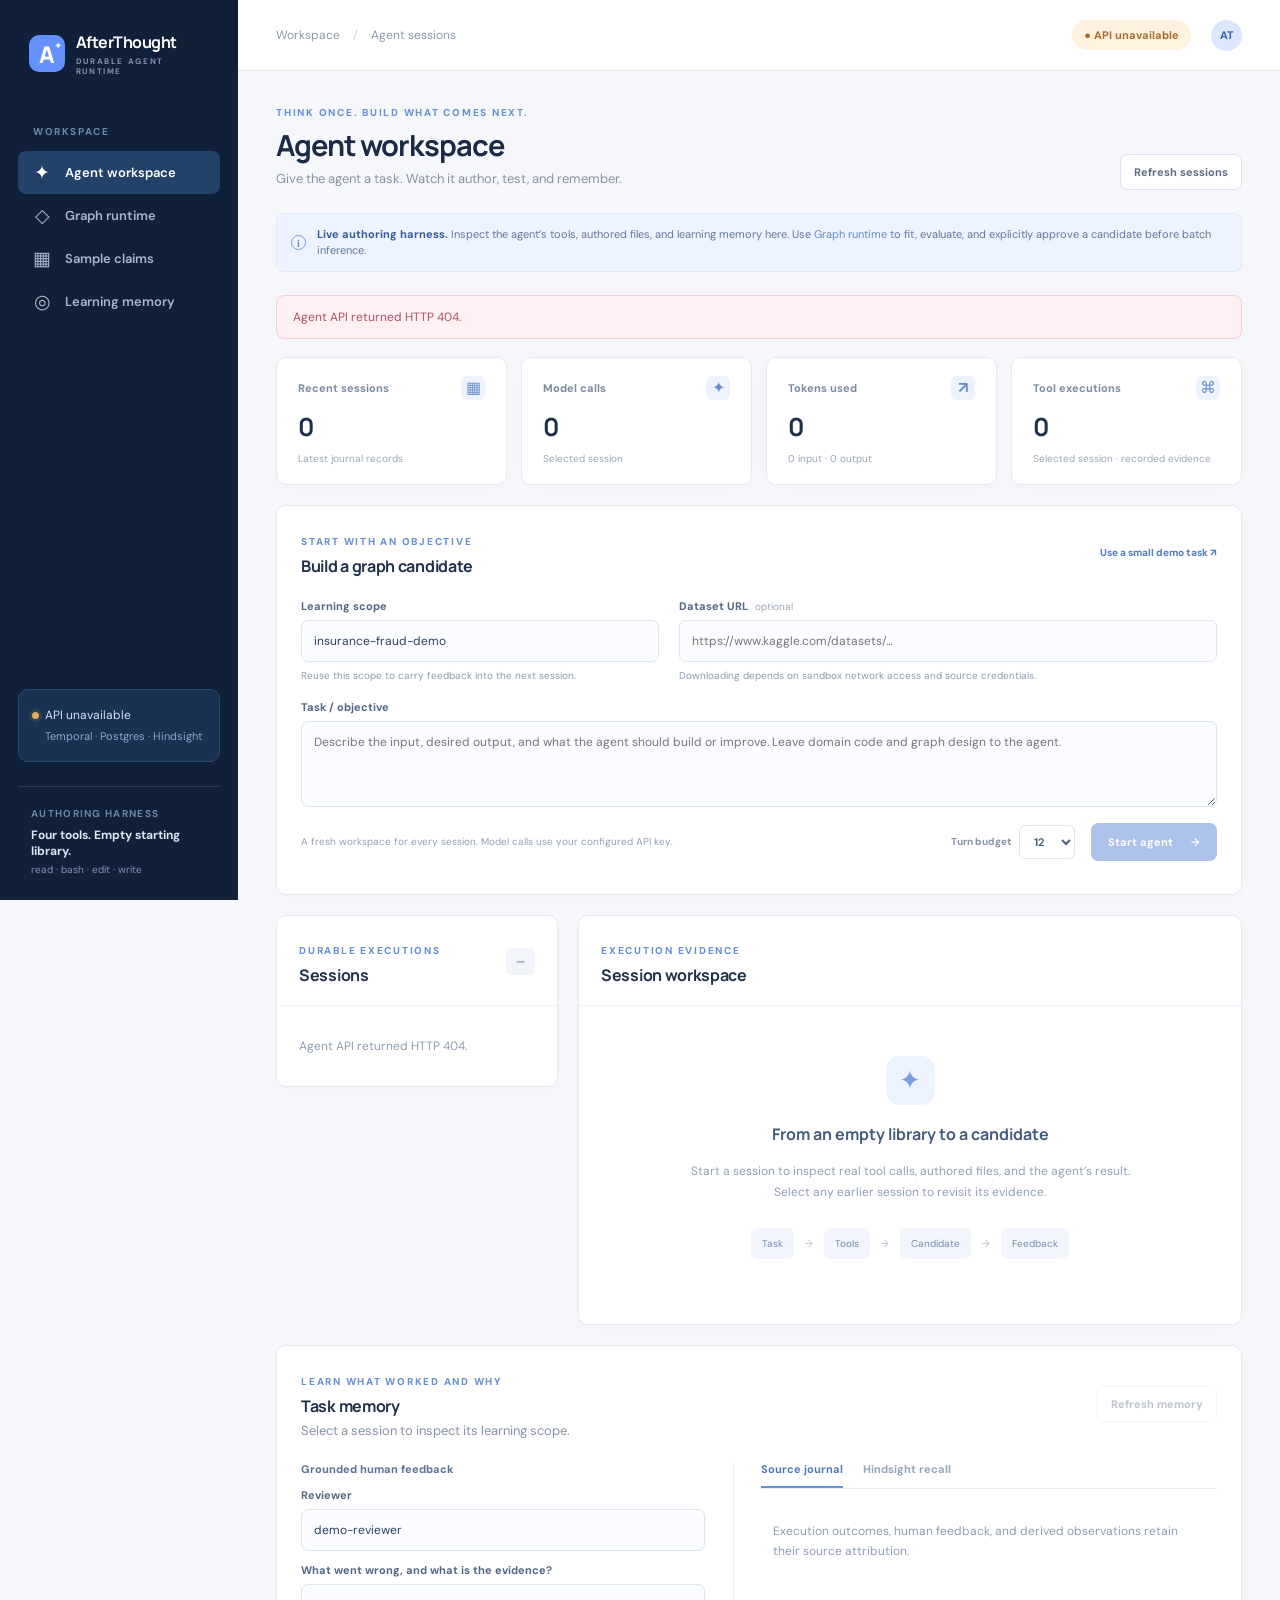
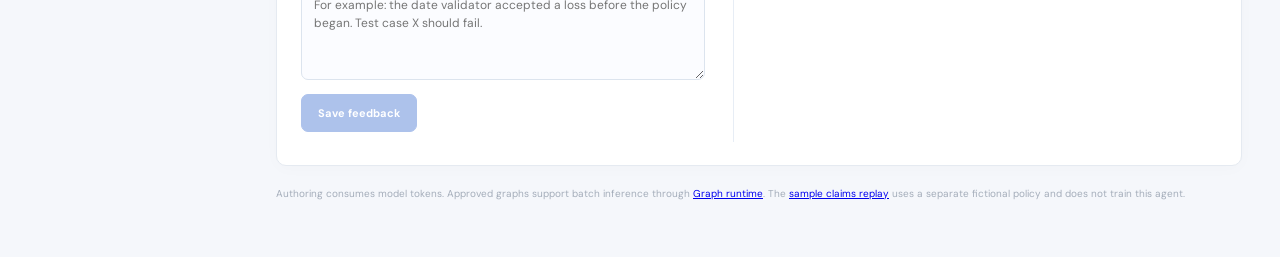
==== commit 64a411cf: "feat: add evaluated CSV graphs with human-approved releases" ====
--- a/frontend/index.html
+++ b/frontend/index.html
@@ -13,6 +13,7 @@
       <div class="brand"><div class="brand-mark">A<span>✦</span></div><div><strong>AfterThought</strong><small>DURABLE AGENT RUNTIME</small></div></div>
       <div class="side-label">WORKSPACE</div>
       <a class="nav-link active" href="./"><span>✦</span> Agent workspace</a>
+      <a class="nav-link" href="graphs.html"><span>◇</span> Graph runtime</a>
       <a class="nav-link" href="claims.html"><span>▦</span> Sample claims</a>
       <a class="nav-link" href="#learning"><span>◎</span> Learning memory</a>
       <div class="side-spacer"></div>
@@ -23,7 +24,7 @@
       <header class="topbar"><div class="breadcrumb">Workspace <span>/</span> Agent sessions</div><div class="top-right"><span class="data-pill" id="connectionPill">Connecting to agent</span><span class="avatar">AT</span></div></header>
       <div class="content agent-content">
         <div class="page-title"><div><div class="eyebrow">THINK ONCE. BUILD WHAT COMES NEXT.</div><h1>Agent workspace</h1><p>Give the agent a task. Watch it author, test, and remember.</p></div><button class="secondary-button" id="refreshButton">Refresh sessions</button></div>
-        <div class="notice"><span class="notice-icon">i</span><span><strong>Live authoring demo.</strong> Code and graph candidates are created by the agent. Graph serving, automatic promotion, and measured fraud accuracy are still to be implemented.</span></div>
+        <div class="notice"><span class="notice-icon">i</span><span><strong>Live authoring harness.</strong> Inspect the agent’s tools, authored files, and learning memory here. Use <a href="graphs.html">Graph runtime</a> to fit, evaluate, and explicitly approve a candidate before batch inference.</span></div>
         <div class="error-banner" id="globalError" role="alert" hidden></div>
         <section class="metrics agent-metrics" id="agentMetrics" aria-label="Live session metrics"></section>
         <section class="panel new-session-panel">
@@ -40,7 +41,7 @@
           <section class="panel session-detail-panel" id="sessionPanel"><div class="section-heading"><div><span class="eyebrow">EXECUTION EVIDENCE</span><h2>Session workspace</h2></div><span id="detailStatus"></span></div><div id="sessionDetail" class="session-detail"><div class="welcome-state"><div class="welcome-icon">✦</div><h3>From an empty library to a candidate</h3><p>Start a session to inspect real tool calls, authored files, and the agent’s result. Select any earlier session to revisit its evidence.</p><div class="welcome-flow"><span>Task</span><b>→</b><span>Tools</span><b>→</b><span>Candidate</span><b>→</b><span>Feedback</span></div></div></div></section>
         </div>
         <section class="panel learning-panel" id="learning"><div class="section-heading"><div><span class="eyebrow">LEARN WHAT WORKED AND WHY</span><h2>Task memory</h2><p id="memoryScope">Select a session to inspect its learning scope.</p></div><button class="secondary-button" id="loadMemoryButton" disabled>Refresh memory</button></div><div class="learning-grid"><form id="feedbackForm"><h3>Grounded human feedback</h3><label for="actorInput">Reviewer<input id="actorInput" value="demo-reviewer" maxlength="128" required></label><label for="feedbackInput">What went wrong, and what is the evidence?<textarea id="feedbackInput" maxlength="4000" rows="4" placeholder="For example: the date validator accepted a loss before the policy began. Test case X should fail." required></textarea></label><button class="primary-button" id="feedbackButton" disabled>Save feedback</button><div id="feedbackStatus" class="form-status" role="status"></div></form><div class="memory-inspector"><div class="memory-tabs"><button id="journalTab" class="selected" type="button">Source journal</button><button id="recallTab" type="button">Hindsight recall</button></div><form class="recall-form" id="recallForm" hidden><label class="sr-only" for="recallQuery">Memory recall query</label><input id="recallQuery" value="Which approaches worked, failed, and why?" maxlength="4000"><button class="secondary-button" id="recallButton">Recall</button></form><div id="memoryResults" class="memory-results"><p class="empty-state">Execution outcomes, human feedback, and derived observations retain their source attribution.</p></div></div></div></section>
-        <div class="source-note">Authoring consumes model tokens. Generated workflow inference is a future runtime capability. The <a href="claims.html">sample claims replay</a> uses a separate fictional policy and does not train this agent.</div>
+        <div class="source-note">Authoring consumes model tokens. Approved graphs support batch inference through <a href="graphs.html">Graph runtime</a>. The <a href="claims.html">sample claims replay</a> uses a separate fictional policy and does not train this agent.</div>
       </div>
     </main>
   </div>
--- a/frontend/src/styles.css
+++ b/frontend/src/styles.css
@@ -9,3 +9,10 @@
 @media(max-width:1200px){.workspace-grid{grid-template-columns:235px minmax(0,1fr)}.form-hint{max-width:310px}.session-detail{padding:18px}.sessions-panel>.section-heading,.session-detail-panel>.section-heading{padding:20px 18px}.learning-grid{gap:22px}.memory-inspector{padding-left:22px}}
 @media(max-width:1000px){.workspace-grid{grid-template-columns:1fr}.session-list{display:flex;max-height:180px;gap:6px}.session-card{width:210px;flex-shrink:0}.form-grid{grid-template-columns:1fr 1.2fr}.learning-grid{grid-template-columns:1fr}.memory-inspector{border-left:0;border-top:1px solid #e7edf5;padding:20px 0 0}.form-hint{max-width:240px}}
 @media(max-width:650px){.form-grid{grid-template-columns:1fr;gap:15px}.form-actions{flex-wrap:wrap;gap:12px}.form-hint{max-width:none;flex-basis:100%}.form-actions .primary-button{margin-left:auto}.new-session-panel,.learning-panel{padding:20px 17px}.new-session-panel .section-heading{gap:15px;align-items:flex-start}.new-session-panel .text-button{max-width:110px;text-align:right;line-height:1.5}.learning-panel>.section-heading{gap:15px}.learning-panel>.section-heading .secondary-button{font-size:10px;padding:9px}.learning-panel .section-heading p{font-size:11px;line-height:1.5}.session-meta a{margin-left:0}.run-summary{padding:11px}.run-summary strong{font-size:11px}.agent-metrics{gap:10px}.agent-metrics .metric-card{padding:15px}.agent-metrics .metric-card strong{font-size:23px}.agent-content .page-title{display:block}.agent-content .page-title .secondary-button{margin-top:14px}.welcome-flow{gap:7px}.welcome-flow span{padding:8px}.breadcrumb{font-size:11px}.data-pill{font-size:10px}.top-right{gap:10px}.session-detail-panel>.section-heading h2{font-size:15px}}
+
+/* Agent-authored fit/serve graphs and explicit operator promotion. */
+.mobile-nav-link{display:none;color:#6286bb;text-decoration:none;font-size:10px}.graph-content .metric-card small{display:block;white-space:nowrap;overflow:hidden;text-overflow:ellipsis}.graph-step-panel{padding:23px 24px}.graph-step-panel>.section-heading{margin-bottom:22px;gap:18px}.graph-step-panel .section-heading h2{margin-bottom:6px}.graph-step-panel .section-heading p{line-height:1.6}.step-number{font-family:Manrope,sans-serif;font-size:23px;font-weight:800;letter-spacing:-1px;color:#dce6f5;align-self:flex-start}.scope-bar{padding:16px 20px;display:flex;align-items:flex-end;gap:14px}.scope-bar label{width:min(320px,50%);flex-shrink:0}.scope-bar input{margin-top:5px;padding:8px 10px;font-size:11px}.scope-bar button{margin-bottom:1px}.scope-bar>span{font-size:10px;color:#93a2b7;line-height:1.6;margin:auto 0 3px auto}.dataset-picker{display:grid;grid-template-columns:1fr 2fr;gap:24px;align-items:start}.dataset-picker select,.batch-form select{display:block;width:100%;background:#fbfcff;border:1px solid #dce4ee;border-radius:7px;margin-top:7px;padding:10px;color:#526d90;font-size:11px;min-width:0}.dataset-summary{border:1px solid #e0e8f3;background:#f8fbff;border-radius:8px;padding:14px 16px;color:#8b9db6;font-size:11px;line-height:1.7;min-width:0}.dataset-summary-title{display:flex;justify-content:space-between;gap:12px;align-items:center;margin-bottom:4px}.dataset-summary-title>strong{color:#46658d;font-size:12px}.dataset-summary>code{font-size:10px;display:block;overflow-wrap:anywhere;color:#8ea3c1}.dataset-facts{display:flex;gap:9px 15px;flex-wrap:wrap;margin-top:9px;font-size:10px;color:#6f88a9}.dataset-summary>p{font-size:11px;margin:8px 0 12px;color:#8195b0}.split-grid{display:grid;grid-template-columns:repeat(3,1fr);gap:10px;background:#fff;border:1px solid #e2eaf4;border-radius:7px;padding:10px 13px}.split-grid>div>span{display:block;color:#98a9c0;font-size:9px;text-transform:uppercase;letter-spacing:.7px}.split-grid strong{display:block;color:#5e7ca2;font-size:16px;margin:3px 0}.split-grid small{font-size:8px;color:#9aabc1;display:block;line-height:1.5}.frozen-policy{display:flex;flex-wrap:wrap;gap:6px 12px;margin:11px 0 1px;color:#8197b6;font-size:9px}.frozen-policy>strong{color:#55759d}.profile-details{border-top:1px solid #e4edf8;margin-top:12px;padding-top:9px;font-size:10px;color:#8b9fbc}.profile-details summary,.upload-details>summary,.node-inspector summary,.batch-trace summary{cursor:pointer;line-height:1.6}.profile-fields{display:grid;grid-template-columns:repeat(2,1fr);gap:7px 12px;padding:10px 0 2px}.profile-fields>span{min-width:0}.profile-fields strong{display:block;color:#7590b2;font-size:10px;overflow-wrap:anywhere}.profile-fields small{display:block;color:#a0afc2;font-size:9px}.upload-details{border-top:1px solid #e6edf6;margin-top:23px;padding-top:16px}.upload-details>summary{font-size:11px;color:#6485b0;font-weight:700}.dataset-form{margin-top:19px}.dataset-form>.form-grid{grid-template-columns:1fr 1fr}.dataset-fields{display:grid;grid-template-columns:1fr .65fr 1.6fr;gap:17px;margin:17px 0}.dataset-form input[type=file],.batch-form input[type=file]{font-size:10px;padding:8px 9px;line-height:1.7}.checkbox-row{display:flex;align-items:center;flex-wrap:wrap;gap:14px 25px;margin:19px 0}.checkbox-row label,.approval-confirm{display:flex;gap:9px;align-items:flex-start;line-height:1.6;color:#7f93ae;font-size:10px;font-weight:500}.checkbox-row input,.approval-confirm input{display:inline-block;width:14px;height:14px;flex-shrink:0;margin:1px 0 0;padding:0;accent-color:#4477ce;box-shadow:none!important}.policy-fields{border:1px solid #e0e8f3;border-radius:8px;display:grid;grid-template-columns:repeat(4,1fr);gap:16px;margin:17px 0 0;padding:15px 18px 17px;background:#fafcff}.policy-fields legend{padding:0 7px;color:#7f96b5;font-size:10px;font-weight:700}.policy-fields label{font-size:10px;color:#8ca0ba}.policy-fields input{background:#fff;padding:9px 10px}.bootstrap-jobs{margin-top:22px;border-top:1px solid #e8edf5;padding-top:13px;max-height:320px;overflow:auto}.bootstrap-job{border:1px solid #e4ebf5;background:#fbfcff;display:flex;justify-content:space-between;align-items:flex-start;gap:15px;padding:12px 14px;border-radius:7px;margin:7px 0}.bootstrap-job.selected{border-color:#ccdef9;background:#f5f9ff}.bootstrap-job>div{min-width:0}.bootstrap-job .job-name{font-size:11px;overflow-wrap:anywhere;text-align:left}.bootstrap-job>.badge{flex-shrink:0}.job-meta{font-size:9px;color:#90a4bf;display:flex;flex-wrap:wrap;gap:8px 15px;margin-top:7px;line-height:1.5}.job-meta a{color:#6f95c7;text-decoration:none}.job-meta .text-button{font-size:9px;font-weight:600}.job-error{font-size:10px;line-height:1.7;color:#b3737d;white-space:pre-wrap;overflow-wrap:anywhere;margin:7px 0 0}.graph-workspace-grid{display:grid;grid-template-columns:230px minmax(0,1fr);gap:20px;align-items:start}.releases-panel{overflow:hidden}.releases-panel>.section-heading{padding:22px 18px 19px;border-bottom:1px solid #e8edf5}.releases-panel .session-list{max-height:710px}.release-detail-panel>.section-heading{margin-bottom:15px}.release-meta{font-size:9px;display:flex;align-items:center;flex-wrap:wrap;gap:7px 13px;color:#98a9c0;margin-bottom:22px;line-height:1.7;overflow-wrap:anywhere}.release-meta>code{font-size:10px;color:#6788b3;background:#eff5ff;padding:4px 6px;border-radius:4px}.dag-phase{border:1px solid #dfe8f4;background:#f8fbff;border-radius:8px;overflow:hidden;margin-bottom:14px}.dag-heading{display:flex;justify-content:space-between;gap:12px;align-items:center;padding:12px 15px;border-bottom:1px solid #e3ecf8}.dag-heading h3{margin:0;color:#4f739e;font-size:11px}.dag-heading span{font-size:9px;color:#97acc7}.dag-scroll{overflow:auto}.dag-svg{display:block}.dag-node{cursor:pointer;outline:none}.dag-node rect{fill:#fff;stroke:#d2e1f5;stroke-width:1.2}.dag-node:hover rect{stroke:#94b5e5;fill:#f8fbff}.dag-node.selected rect,.dag-node:focus rect{fill:#eaf2ff;stroke:#729bd9;stroke-width:1.8}.dag-node-name{font-family:ui-monospace,SFMono-Regular,Consolas,monospace;font-size:11px;fill:#4f76a7;font-weight:600}.dag-node-note{font-size:9px;fill:#94a9c4}.node-inspector{border:1px solid #e2eaf5;border-radius:8px;padding:17px;margin-top:20px}.node-inspector-heading{display:flex;justify-content:space-between;align-items:center;gap:14px;margin-bottom:12px}.node-inspector-heading h3{color:#5b7ba6;font-size:12px;margin:6px 0 0}.node-inspector-heading .secondary-button{font-size:9px;padding:8px 10px}.node-inspector details{font-size:10px;color:#8ca2be;margin-top:9px}.node-inspector summary{padding:7px 1px}.source-code{font-family:ui-monospace,SFMono-Regular,Consolas,monospace;font-size:10px;line-height:1.8;color:#58769d;background:#f5f8fd;border:1px solid #e3ebf5;border-radius:6px;padding:13px 15px;white-space:pre-wrap;overflow-wrap:anywhere;overflow:auto;max-height:380px;margin:5px 0 0}.evaluation-section{border-top:1px solid #e5ecf5;margin-top:23px;padding-top:19px}.detail-section-heading{margin:0 0 14px;color:#627da1;font-size:12px}.evaluation-grid{display:grid;grid-template-columns:1fr 1fr;gap:13px}.evaluation-report{border:1px solid #e2eaf4;border-radius:8px;padding:14px 13px;min-width:0;overflow:auto}.evaluation-title{display:flex;justify-content:space-between;gap:9px;align-items:center}.evaluation-title h3,.evaluation-report>h3{color:#56769f;font-size:11px;margin:0}.evaluation-title .badge{font-size:8px;padding:4px 6px}.evaluation-title .badge-dot{width:4px;height:4px}.evaluation-samples{font-size:9px;color:#97a8bf;margin:10px 0 12px}.synthetic-note{font-size:9px;color:#ac8c55;background:#fff8e9;padding:6px 8px;border-radius:4px;line-height:1.5}.evaluation-table{min-width:0;width:100%;table-layout:auto}.evaluation-table th{font-size:8px;padding:8px 5px;letter-spacing:0;white-space:nowrap}.evaluation-table td{font-size:9px;padding:9px 5px;color:#8098b8}.evaluation-table td:first-child{color:#6984a8;font-weight:600}.evaluation-table .badge{font-size:8px;padding:4px 5px;gap:3px}.evaluation-table .badge-dot{width:4px;height:4px}.evaluation-extras{display:flex;gap:9px;flex-wrap:wrap;padding-top:12px;font-size:9px;color:#96a8c0}.evaluation-extras strong{color:#6c88ac;font-weight:600}.confusion-counts{display:flex;justify-content:space-between;gap:8px;font-size:9px;color:#96abc4;padding:12px 2px 0}.confusion-counts strong{color:#7b96b8;margin-left:3px}.gate-failures{padding-left:15px;font-size:9px;line-height:1.7;color:#b37d84;margin:12px 0 0}.tune-panel{border-top:1px solid #e5ecf5;margin-top:22px;padding-top:19px}.tune-panel h3{color:#607ea5;font-size:12px;margin:0 0 7px}.tune-panel>div>p{font-size:10px;color:#96a7be;line-height:1.7;margin:0 0 16px}.tune-panel textarea{resize:vertical}.tune-target{font-size:10px;color:#7994b6;background:#f5f8fd;border:1px dashed #d9e5f4;border-radius:6px;padding:10px 12px;margin-bottom:14px;overflow-wrap:anywhere}.approval-target{border:1px solid #e2eaf4;border-radius:8px;background:#f8fbff;padding:15px 17px;margin-bottom:19px;display:flex;align-items:center;flex-wrap:wrap;gap:10px;font-size:11px;color:#9baec8}.approval-target>strong{font-family:ui-monospace,SFMono-Regular,Consolas,monospace;color:#6083b1;font-size:11px;overflow-wrap:anywhere}.approval-target small{width:100%;font-size:10px;color:#9aacc5;overflow-wrap:anywhere}.approval-confirm{margin:19px 0;max-width:800px}.approval-confirm input{margin-top:2px}.batch-form{display:grid;grid-template-columns:1.1fr 1fr auto;gap:19px;align-items:end}.batch-form input{min-height:39px}.batch-form .primary-button{min-height:40px}.batch-result-head{display:flex;gap:15px;align-items:center;flex-wrap:wrap;border-top:1px solid #e6edf6;margin-top:21px;padding-top:19px}.batch-result-head>div{margin-right:auto;min-width:0}.batch-result-head code{font-size:11px;color:#6587b4;overflow-wrap:anywhere}.batch-result-head small{display:block;color:#94a9c4;font-size:10px;margin-top:6px;overflow-wrap:anywhere}.batch-result-head>a{text-decoration:none;font-size:10px}.batch-counters{display:grid;grid-template-columns:repeat(4,1fr);gap:13px;padding:15px 19px;margin:18px 0;background:#f7faff;border:1px solid #e0eaf6;border-radius:8px;align-items:center}.batch-counters>div>span{font-size:9px;color:#91a6c1;display:block}.batch-counters strong{font-size:21px;display:block;font-family:Manrope,sans-serif;color:#587da9;margin-top:6px}.batch-counters>div>.badge{display:inline-flex;font-size:9px;white-space:normal;line-height:1.5}.batch-trace{font-size:10px;color:#8ca3c0;margin:10px 0 16px}.prediction-caption{font-size:10px;color:#93a7c2;margin:18px 0 12px;line-height:1.6}.prediction-table{min-width:650px}.prediction-table tr{cursor:default}.prediction-table td{font-size:10px;vertical-align:top;line-height:1.7}.prediction-table th{font-size:9px}.prediction-table td:last-child{max-width:460px;white-space:normal;overflow-wrap:anywhere}.badge.eligible,.badge.verified{background:#edf6ff;color:#668cc3}.badge.active{background:#e8f8ef;color:#419873}.badge.rejected{background:#fff0f1;color:#bc737c}.badge.synthetic{background:#fff6e7;color:#b1925c}.badge.unknown{background:#f0f4f9;color:#8da1bc}.graph-step-panel .detail-warning{margin-top:12px}.scope-bar .secondary-button{white-space:nowrap}.graph-content .source-note a,.notice a{color:#6489bf;text-decoration:none}.graph-content input[type=number]{font-variant-numeric:tabular-nums}
+@media(max-width:1300px){.evaluation-grid{grid-template-columns:1fr}.evaluation-table th{font-size:9px}.evaluation-table td{font-size:10px}.dataset-picker{grid-template-columns:1fr 1.5fr}.dataset-summary-title{flex-wrap:wrap}.policy-fields{gap:12px}.graph-step-panel{padding:22px 21px}.graph-workspace-grid{grid-template-columns:210px minmax(0,1fr)}}
+@media(max-width:1050px){.graph-workspace-grid{grid-template-columns:1fr}.releases-panel .session-list{display:flex;max-height:190px}.releases-panel .session-card{width:240px}.dataset-picker{grid-template-columns:1fr}.policy-fields{grid-template-columns:repeat(2,1fr)}.evaluation-grid{grid-template-columns:1fr 1fr}.scope-bar>span{display:none}.scope-bar label{width:auto;flex:1}.dataset-fields{grid-template-columns:1fr 1fr}.dataset-fields>label:last-child{grid-column:1/-1}.batch-form{grid-template-columns:1fr 1fr}.batch-form>.primary-button{grid-column:2;justify-self:end}.batch-counters{grid-template-columns:repeat(3,1fr)}.batch-counters>div:last-child{grid-column:1/-1}.dag-heading span{font-size:8px}}
+@media(max-width:700px){.graph-step-panel{padding:20px 17px}.graph-step-panel .section-heading p{font-size:11px}.dataset-form>.form-grid{grid-template-columns:1fr;gap:15px}.dataset-fields{gap:15px}.evaluation-grid{grid-template-columns:1fr}.approval-target{padding:14px}.graph-content .form-actions .primary-button{max-width:100%;white-space:normal;line-height:1.5}.batch-form{grid-template-columns:1fr;gap:15px}.batch-form>.primary-button{grid-column:auto;justify-self:stretch}.node-inspector{padding:14px}.node-inspector-heading{align-items:flex-start;flex-direction:column}.node-inspector-heading .secondary-button{margin-top:3px}.dag-heading{flex-direction:column;align-items:flex-start;gap:5px}.policy-fields{padding:13px}.policy-fields label{font-size:9px}.policy-fields input{font-size:11px}.batch-counters{padding:13px;gap:10px}.batch-counters strong{font-size:19px}.batch-counters>div>span{font-size:8px}.batch-result-head .badge{font-size:9px}.bootstrap-job{flex-wrap:wrap;gap:10px}.split-grid{padding:10px;gap:9px}.split-grid small{font-size:8px}.scope-bar{padding:14px 16px;gap:10px}.scope-bar input{font-size:11px}.scope-bar button{font-size:10px;padding:10px}.approval-confirm{font-size:10px}.dataset-facts{gap:6px 10px}.profile-fields{grid-template-columns:1fr 1fr}.graph-content .metric-card strong{font-size:23px}.graph-content .metric-card small{font-size:9px}.mobile-nav-link{display:inline}.graph-content .page-title p{font-size:12px}.step-number{font-size:21px}}
+.audit-reuse-note{font-size:10px;color:#91a4bf;line-height:1.7;margin:13px 1px 0}.badge.execution-failed{background:#fff0f1;color:#bc737c}.badge.evaluating{background:#eaf2ff;color:#4c79bc}
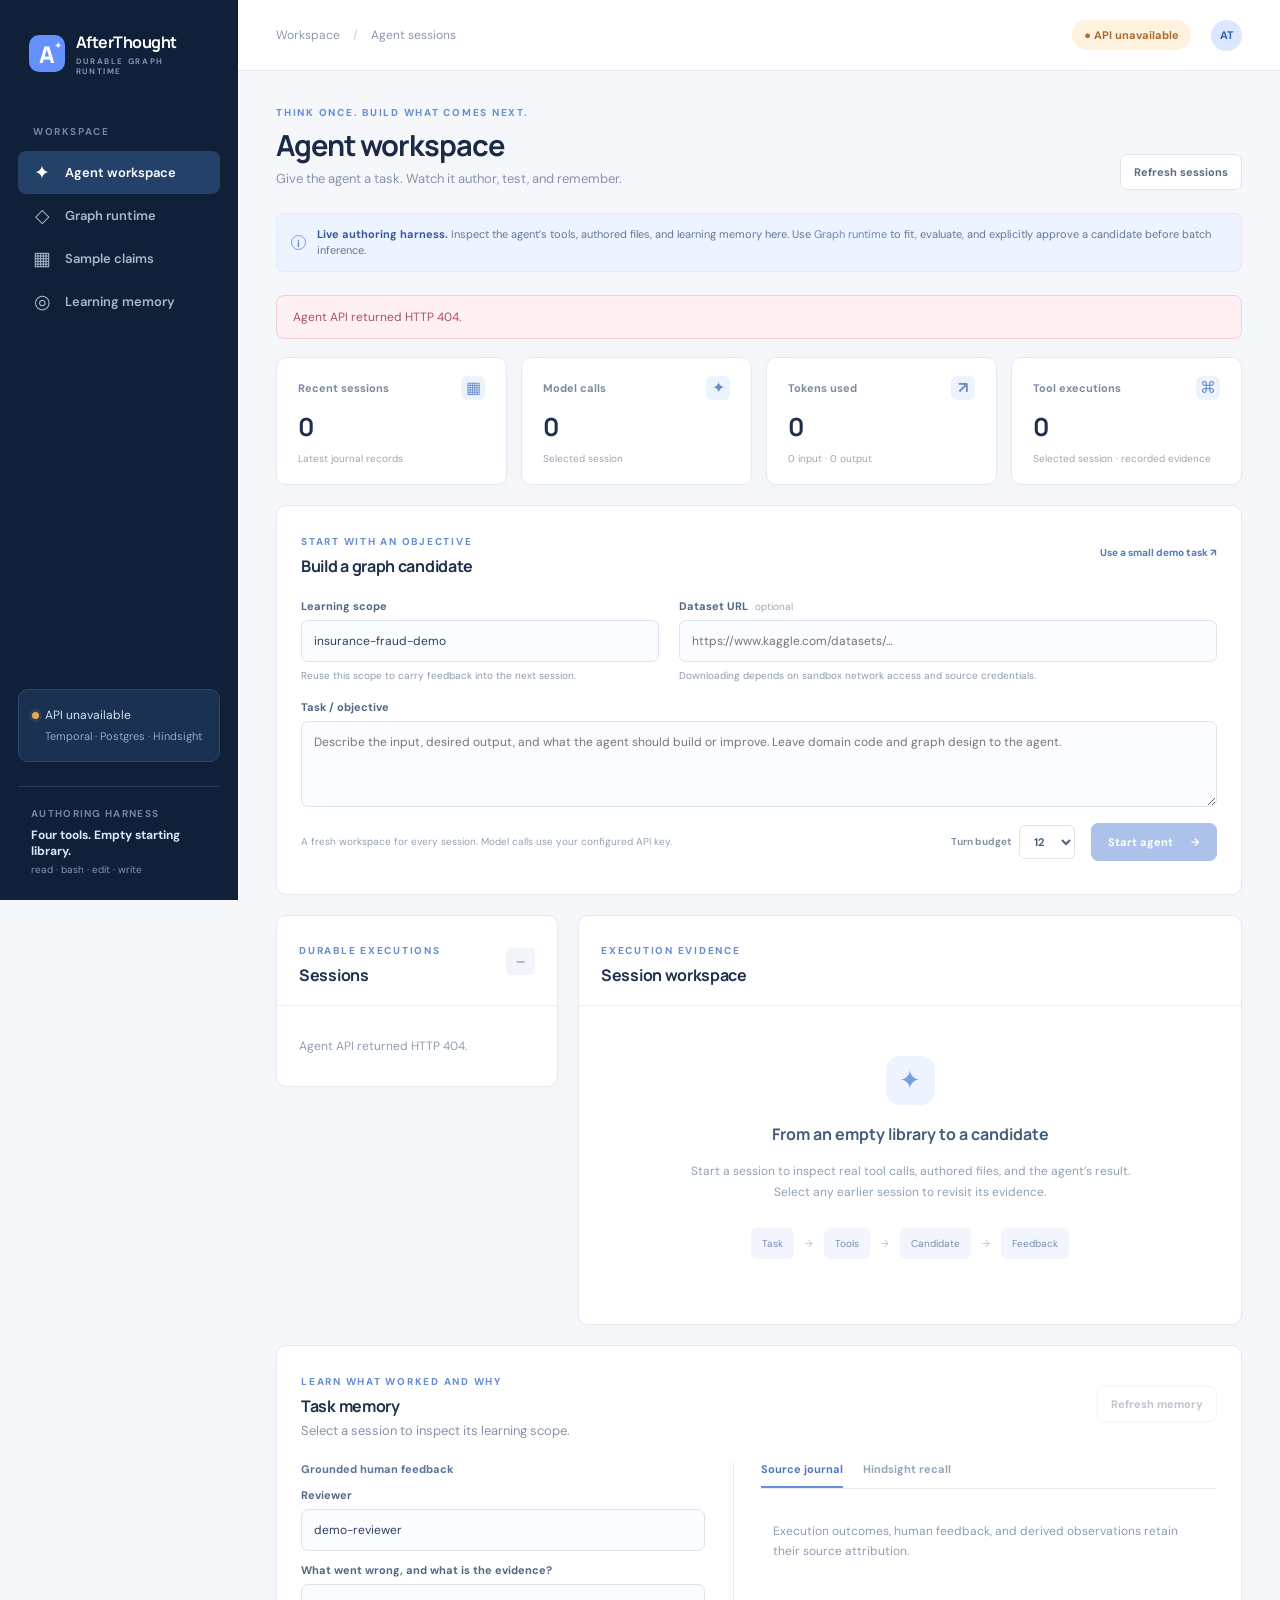
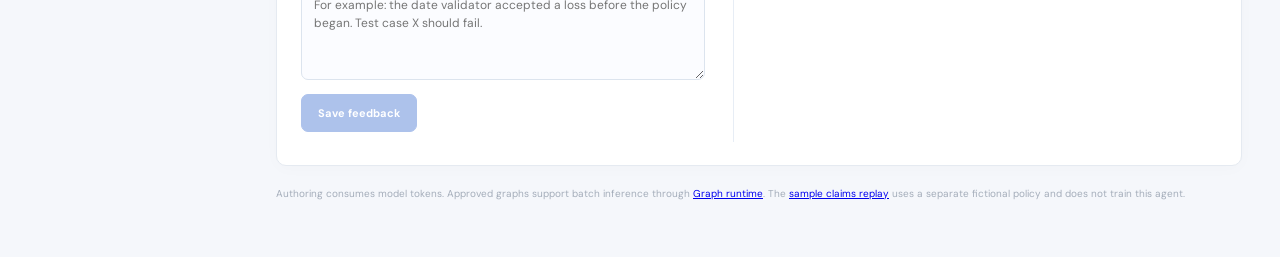
==== commit b9331fe7: "feat: enhance demo functionality and navigation - Added synthetic demo data generation for testing g" ====
--- a/frontend/index.html
+++ b/frontend/index.html
@@ -10,12 +10,9 @@
 <body>
   <div class="app-shell">
     <aside class="sidebar">
-      <div class="brand"><div class="brand-mark">A<span>✦</span></div><div><strong>AfterThought</strong><small>DURABLE AGENT RUNTIME</small></div></div>
+      <div class="brand"><div class="brand-mark">A<span>✦</span></div><div><strong>AfterThought</strong><small>DURABLE GRAPH RUNTIME</small></div></div>
       <div class="side-label">WORKSPACE</div>
-      <a class="nav-link active" href="./"><span>✦</span> Agent workspace</a>
-      <a class="nav-link" href="graphs.html"><span>◇</span> Graph runtime</a>
-      <a class="nav-link" href="claims.html"><span>▦</span> Sample claims</a>
-      <a class="nav-link" href="#learning"><span>◎</span> Learning memory</a>
+      <nav aria-label="Workspace" data-workspace-nav data-page="agent"></nav>
       <div class="side-spacer"></div>
       <div class="side-note"><span class="pulse" id="serviceDot"></span><span id="serviceLabel">Connecting…</span><br><small>Temporal · Postgres · Hindsight</small></div>
       <div class="side-footer">AUTHORING HARNESS<br><strong>Four tools. Empty starting library.</strong><small>read · bash · edit · write</small></div>
@@ -45,6 +42,7 @@
       </div>
     </main>
   </div>
+  <script type="module" src="src/navigation.mjs"></script>
   <script type="module" src="src/agent.mjs"></script>
 </body>
 </html>
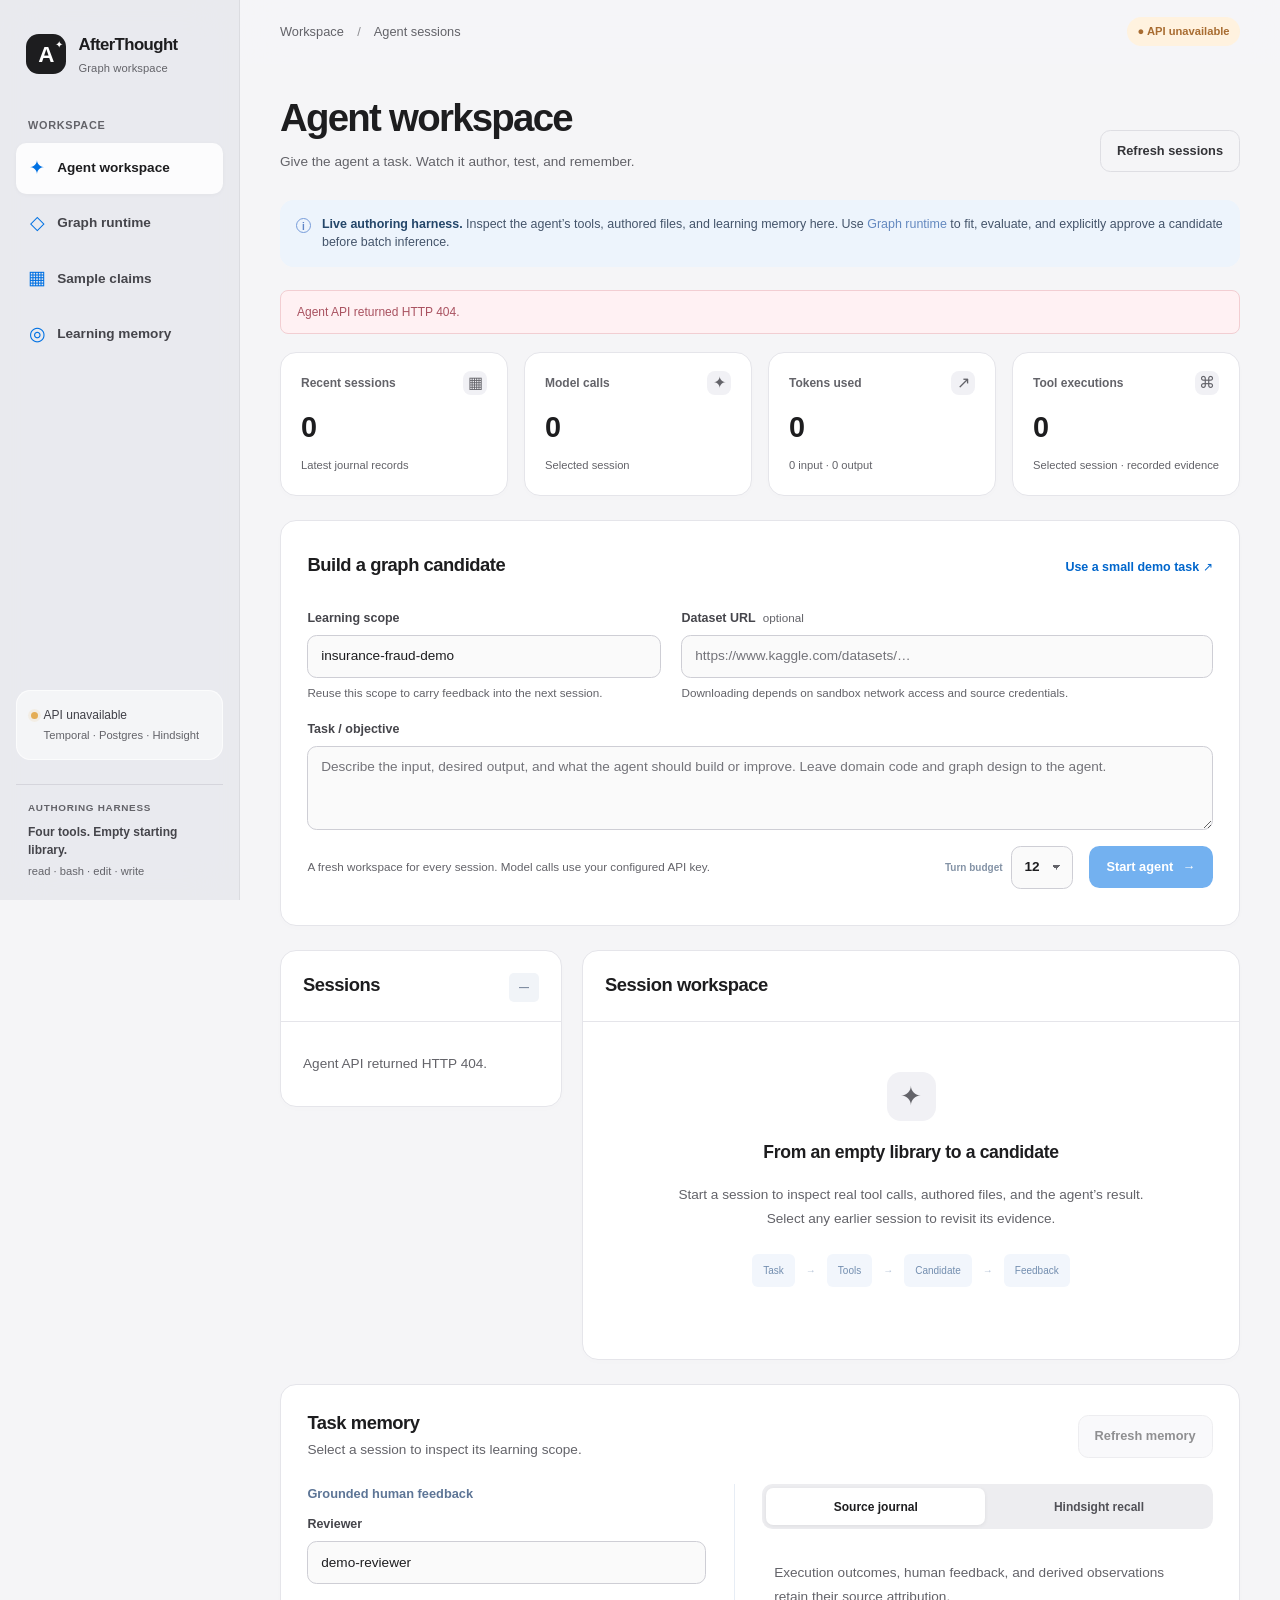
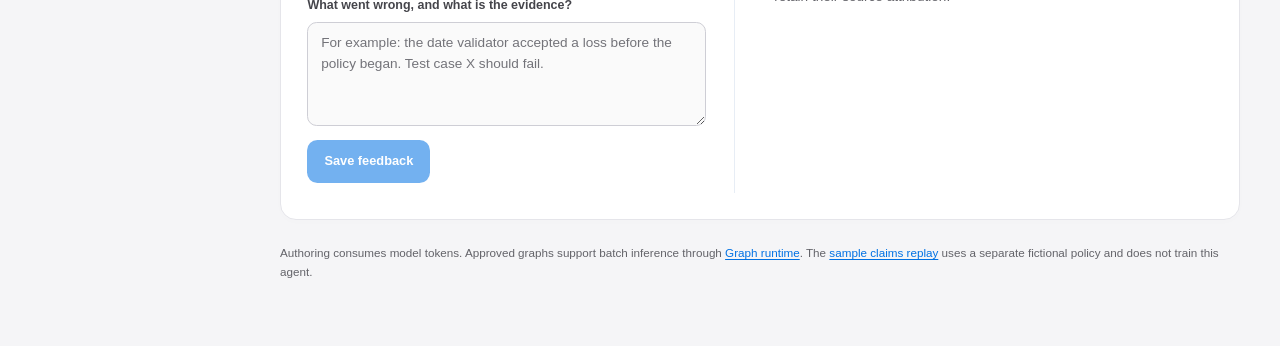
==== commit d6abbc76: "feat: add policy-aware reviews and inline agent activity" ====
--- a/frontend/index.html
+++ b/frontend/index.html
@@ -8,24 +8,25 @@
   <link rel="stylesheet" href="src/styles.css">
 </head>
 <body>
+  <a class="skip-link" href="#mainContent">Skip to content</a>
   <div class="app-shell">
     <aside class="sidebar">
-      <div class="brand"><div class="brand-mark">A<span>✦</span></div><div><strong>AfterThought</strong><small>DURABLE GRAPH RUNTIME</small></div></div>
+      <div class="brand"><div class="brand-mark">A<span>✦</span></div><div><strong>AfterThought</strong><small>Graph workspace</small></div></div>
       <div class="side-label">WORKSPACE</div>
       <nav aria-label="Workspace" data-workspace-nav data-page="agent"></nav>
       <div class="side-spacer"></div>
       <div class="side-note"><span class="pulse" id="serviceDot"></span><span id="serviceLabel">Connecting…</span><br><small>Temporal · Postgres · Hindsight</small></div>
       <div class="side-footer">AUTHORING HARNESS<br><strong>Four tools. Empty starting library.</strong><small>read · bash · edit · write</small></div>
     </aside>
-    <main class="main">
-      <header class="topbar"><div class="breadcrumb">Workspace <span>/</span> Agent sessions</div><div class="top-right"><span class="data-pill" id="connectionPill">Connecting to agent</span><span class="avatar">AT</span></div></header>
+    <main class="main" id="mainContent" tabindex="-1">
+      <header class="topbar"><div class="breadcrumb">Workspace <span>/</span> Agent sessions</div><div class="top-right"><span class="data-pill" id="connectionPill">Connecting to agent</span></div></header>
       <div class="content agent-content">
-        <div class="page-title"><div><div class="eyebrow">THINK ONCE. BUILD WHAT COMES NEXT.</div><h1>Agent workspace</h1><p>Give the agent a task. Watch it author, test, and remember.</p></div><button class="secondary-button" id="refreshButton">Refresh sessions</button></div>
+        <div class="page-title"><div><h1>Agent workspace</h1><p>Give the agent a task. Watch it author, test, and remember.</p></div><button class="secondary-button" id="refreshButton">Refresh sessions</button></div>
         <div class="notice"><span class="notice-icon">i</span><span><strong>Live authoring harness.</strong> Inspect the agent’s tools, authored files, and learning memory here. Use <a href="graphs.html">Graph runtime</a> to fit, evaluate, and explicitly approve a candidate before batch inference.</span></div>
         <div class="error-banner" id="globalError" role="alert" hidden></div>
         <section class="metrics agent-metrics" id="agentMetrics" aria-label="Live session metrics"></section>
         <section class="panel new-session-panel">
-          <div class="section-heading"><div><span class="eyebrow">START WITH AN OBJECTIVE</span><h2>Build a graph candidate</h2></div><button type="button" id="exampleButton" class="text-button">Use a small demo task ↗</button></div>
+          <div class="section-heading"><div><h2>Build a graph candidate</h2></div><button type="button" id="exampleButton" class="text-button">Use a small demo task ↗</button></div>
           <form id="sessionForm">
             <div class="form-grid"><label>Learning scope<input id="taskInput" name="task" value="insurance-fraud-demo" maxlength="128" required><small>Reuse this scope to carry feedback into the next session.</small></label><label>Dataset URL <span class="optional">optional</span><input id="datasetInput" name="dataset" type="url" placeholder="https://www.kaggle.com/datasets/…"><small>Downloading depends on sandbox network access and source credentials.</small></label></div>
             <label class="prompt-label" for="promptInput">Task / objective</label><textarea id="promptInput" name="prompt" rows="3" maxlength="12000" placeholder="Describe the input, desired output, and what the agent should build or improve. Leave domain code and graph design to the agent."></textarea>
@@ -34,10 +35,10 @@
           </form>
         </section>
         <div class="workspace-grid">
-          <section class="panel sessions-panel"><div class="section-heading"><div><span class="eyebrow">DURABLE EXECUTIONS</span><h2>Sessions</h2></div><span id="sessionCount" class="record-count">—</span></div><div class="session-list" id="sessionList"><p class="empty-state">Loading sessions…</p></div></section>
-          <section class="panel session-detail-panel" id="sessionPanel"><div class="section-heading"><div><span class="eyebrow">EXECUTION EVIDENCE</span><h2>Session workspace</h2></div><span id="detailStatus"></span></div><div id="sessionDetail" class="session-detail"><div class="welcome-state"><div class="welcome-icon">✦</div><h3>From an empty library to a candidate</h3><p>Start a session to inspect real tool calls, authored files, and the agent’s result. Select any earlier session to revisit its evidence.</p><div class="welcome-flow"><span>Task</span><b>→</b><span>Tools</span><b>→</b><span>Candidate</span><b>→</b><span>Feedback</span></div></div></div></section>
+          <section class="panel sessions-panel"><div class="section-heading"><div><h2>Sessions</h2></div><span id="sessionCount" class="record-count">—</span></div><div class="session-list" id="sessionList"><p class="empty-state">Loading sessions…</p></div></section>
+          <section class="panel session-detail-panel" id="sessionPanel"><div class="section-heading"><div><h2>Session workspace</h2></div><span id="detailStatus"></span></div><div id="sessionDetail" class="session-detail"><div class="welcome-state"><div class="welcome-icon">✦</div><h3>From an empty library to a candidate</h3><p>Start a session to inspect real tool calls, authored files, and the agent’s result. Select any earlier session to revisit its evidence.</p><div class="welcome-flow"><span>Task</span><b>→</b><span>Tools</span><b>→</b><span>Candidate</span><b>→</b><span>Feedback</span></div></div></div></section>
         </div>
-        <section class="panel learning-panel" id="learning"><div class="section-heading"><div><span class="eyebrow">LEARN WHAT WORKED AND WHY</span><h2>Task memory</h2><p id="memoryScope">Select a session to inspect its learning scope.</p></div><button class="secondary-button" id="loadMemoryButton" disabled>Refresh memory</button></div><div class="learning-grid"><form id="feedbackForm"><h3>Grounded human feedback</h3><label for="actorInput">Reviewer<input id="actorInput" value="demo-reviewer" maxlength="128" required></label><label for="feedbackInput">What went wrong, and what is the evidence?<textarea id="feedbackInput" maxlength="4000" rows="4" placeholder="For example: the date validator accepted a loss before the policy began. Test case X should fail." required></textarea></label><button class="primary-button" id="feedbackButton" disabled>Save feedback</button><div id="feedbackStatus" class="form-status" role="status"></div></form><div class="memory-inspector"><div class="memory-tabs"><button id="journalTab" class="selected" type="button">Source journal</button><button id="recallTab" type="button">Hindsight recall</button></div><form class="recall-form" id="recallForm" hidden><label class="sr-only" for="recallQuery">Memory recall query</label><input id="recallQuery" value="Which approaches worked, failed, and why?" maxlength="4000"><button class="secondary-button" id="recallButton">Recall</button></form><div id="memoryResults" class="memory-results"><p class="empty-state">Execution outcomes, human feedback, and derived observations retain their source attribution.</p></div></div></div></section>
+        <section class="panel learning-panel" id="learning"><div class="section-heading"><div><h2>Task memory</h2><p id="memoryScope">Select a session to inspect its learning scope.</p></div><button class="secondary-button" id="loadMemoryButton" disabled>Refresh memory</button></div><div class="learning-grid"><form id="feedbackForm"><h3>Grounded human feedback</h3><label for="actorInput">Reviewer<input id="actorInput" value="demo-reviewer" maxlength="128" required></label><label for="feedbackInput">What went wrong, and what is the evidence?<textarea id="feedbackInput" maxlength="4000" rows="4" placeholder="For example: the date validator accepted a loss before the policy began. Test case X should fail." required></textarea></label><button class="primary-button" id="feedbackButton" disabled>Save feedback</button><div id="feedbackStatus" class="form-status" role="status"></div></form><div class="memory-inspector"><div class="memory-tabs"><button id="journalTab" class="selected" type="button">Source journal</button><button id="recallTab" type="button">Hindsight recall</button></div><form class="recall-form" id="recallForm" hidden><label class="sr-only" for="recallQuery">Memory recall query</label><input id="recallQuery" value="Which approaches worked, failed, and why?" maxlength="4000"><button class="secondary-button" id="recallButton">Recall</button></form><div id="memoryResults" class="memory-results"><p class="empty-state">Execution outcomes, human feedback, and derived observations retain their source attribution.</p></div></div></div></section>
         <div class="source-note">Authoring consumes model tokens. Approved graphs support batch inference through <a href="graphs.html">Graph runtime</a>. The <a href="claims.html">sample claims replay</a> uses a separate fictional policy and does not train this agent.</div>
       </div>
     </main>
--- a/frontend/src/styles.css
+++ b/frontend/src/styles.css
@@ -1,18 +1,323 @@
-@import url('https://fonts.googleapis.com/css2?family=DM+Sans:wght@400;500;600;700&family=Manrope:wght@400;500;600;700;800&display=swap');
-:root{font-family:'DM Sans',sans-serif;color:#22304a;background:#f5f7fb;font-synthesis:none}*{box-sizing:border-box}body{margin:0}button,input,select,textarea{font:inherit}button{cursor:pointer}button:disabled{cursor:default;opacity:.4}.app-shell{display:flex;min-height:100vh}.sidebar{width:238px;background:#102039;color:#d9e2f2;display:flex;flex-direction:column;padding:31px 18px 24px;position:sticky;top:0;height:100vh;flex-shrink:0}.brand{display:flex;align-items:center;gap:11px;padding:0 11px 49px}.brand-mark{width:37px;height:37px;border-radius:10px;background:#6591ff;color:#fff;font-family:Manrope,sans-serif;font-size:23px;font-weight:800;display:grid;place-items:center;position:relative}.brand-mark span{font-size:10px;position:absolute;right:3px;top:3px}.brand strong{font-family:Manrope,sans-serif;font-size:16px;letter-spacing:-.5px;color:#fff}.brand small{display:block;color:#8293ae;font-size:8px;letter-spacing:1.65px;font-weight:700;margin-top:3px}.side-label{font-size:10px;color:#7186a7;letter-spacing:1.6px;padding:0 15px 13px;font-weight:700}.nav-link{height:43px;padding:0 15px;display:flex;align-items:center;gap:14px;border-radius:8px;color:#a7b6cc;text-decoration:none;font-size:13px;font-weight:600}.nav-link span{font-size:19px;font-weight:400;width:18px;text-align:center}.nav-link.active{color:#fff;background:#244269}.nav-link:hover{background:#1e3657;color:#fff}.side-spacer{flex:1}.side-note{font-size:12px;line-height:1.7;color:#d2e1f5;padding:15px 13px;background:#1b3151;border:1px solid #2b496d;border-radius:10px}.side-note small{font-size:11px;color:#8fa8c9;margin-left:13px}.pulse{display:inline-block;width:7px;height:7px;background:#55d6a7;border-radius:50%;margin-right:6px;box-shadow:0 0 0 3px #55d6a71c}.side-footer{border-top:1px solid #2b3b55;margin-top:24px;padding:20px 13px 0;color:#7085a5;font-size:10px;letter-spacing:1.3px;font-weight:700}.side-footer strong{display:block;color:#dbe7f6;letter-spacing:0;font-size:12px;margin:7px 0 4px}.side-footer small{display:block;font-size:10px;color:#8095b3;letter-spacing:0;font-weight:400}.main{min-width:0;flex:1}.topbar{height:71px;border-bottom:1px solid #e5eaf1;background:#fff;display:flex;justify-content:space-between;align-items:center;padding:0 38px}.breadcrumb{font-size:12px;color:#8b98ab}.breadcrumb span{color:#c3cbd6;margin:0 10px}.top-right{display:flex;align-items:center;gap:20px}.data-pill{font-size:11px;font-weight:700;color:#327d67;background:#eaf8f2;border-radius:30px;padding:8px 12px}.avatar{display:grid;place-items:center;background:#dbe7ff;color:#3365b6;width:31px;height:31px;border-radius:50%;font-size:11px;font-weight:800}.content{max-width:1480px;margin:auto;padding:35px 38px 55px}.page-title{display:flex;justify-content:space-between;align-items:flex-end;margin-bottom:23px}.eyebrow{font-size:10px;letter-spacing:1.75px;font-weight:800;color:#6690d1}.page-title h1{font-family:Manrope,sans-serif;font-size:29px;letter-spacing:-1.1px;margin:6px 0 4px;color:#1c2b45}.page-title p,.section-heading p{margin:0;color:#8793a5;font-size:13px}.secondary-button{background:#fff;border:1px solid #dce4ef;border-radius:7px;padding:10px 13px;color:#5e6c82;font-size:11px;font-weight:700}.secondary-button:hover{border-color:#93acd1;color:#315e9a}.notice{display:flex;gap:11px;align-items:center;background:#eef4ff;border:1px solid #dce9ff;border-radius:8px;padding:12px 14px;color:#627799;font-size:11px;line-height:1.5;margin-bottom:23px}.notice strong{color:#355a99}.notice-icon{display:grid;place-items:center;border:1.5px solid #779cda;color:#6086c7;width:15px;height:15px;border-radius:50%;font-size:10px;font-weight:800;flex-shrink:0}.metrics{display:grid;grid-template-columns:repeat(4,1fr);gap:14px;margin-bottom:20px}.metric-card{background:#fff;border:1px solid #e5eaf1;border-radius:10px;padding:18px 21px 17px;min-height:129px;box-shadow:0 3px 16px #17294505}.metric-top{display:flex;align-items:center;justify-content:space-between;color:#7c8aa0;font-size:11px;font-weight:700}.metric-icon{display:grid;place-items:center;width:24px;height:24px;border-radius:6px;background:#edf3fc;color:#6a8ec9;font-size:16px}.metric-card.continue .metric-icon{background:#e9f9f2;color:#35a878}.metric-card.review .metric-icon{background:#fff4e5;color:#db9b39}.metric-card.hold .metric-icon{background:#f9eefa;color:#a77caf}.metric-card strong{display:block;font-family:Manrope,sans-serif;font-size:28px;letter-spacing:-1.2px;color:#20304a;margin:12px 0 2px}.metric-card small{color:#9ba6b5;font-size:10px}.panel{background:#fff;border:1px solid #e5eaf1;border-radius:10px;box-shadow:0 3px 16px #17294505}.flow-panel{padding:24px 24px 27px;margin-bottom:20px}.section-heading{display:flex;align-items:center;justify-content:space-between}.section-heading h2{font-family:Manrope,sans-serif;font-size:16px;letter-spacing:-.3px;color:#20304a;margin:5px 0 0}.inline-meta{font-size:10px;color:#a3aebe}.inline-meta span{padding:0 6px}.flow{display:grid;grid-template-columns:repeat(5,1fr);margin-top:29px}.flow-step{position:relative;padding-right:16px}.flow-circle{display:grid;place-items:center;width:34px;height:34px;background:#edf3ff;border:1px solid #dbe7ff;border-radius:9px;font-family:Manrope,sans-serif;font-size:12px;font-weight:800;color:#557bc0;margin-bottom:12px}.flow-step strong{display:block;color:#35445d;font-size:11px;margin-bottom:5px}.flow-step small{display:block;color:#9aa6b6;font-size:10px;line-height:1.35;max-width:135px}.flow-arrow{position:absolute;top:8px;right:24px;color:#b8c6d8;font-size:18px}.queue-panel{overflow:hidden}.queue-heading{padding:23px 24px 19px}.queue-heading h2{margin-bottom:4px}.record-count{background:#f1f4f8;border-radius:5px;padding:7px 10px;font-size:10px;font-weight:700;color:#7e8ba0}.queue-controls{padding:0 24px 18px;display:flex;gap:9px}.search-wrap{height:36px;display:flex;align-items:center;gap:7px;border:1px solid #e0e6ee;border-radius:6px;flex:1;min-width:160px;padding:0 10px;color:#93a1b2}.search-wrap span{font-size:19px;line-height:1}.search-wrap input{border:0;outline:0;width:100%;font-size:11px;color:#33435b}.search-wrap input::placeholder{color:#a9b2c0}.queue-controls select{height:36px;background:#fff;border:1px solid #e0e6ee;border-radius:6px;padding:0 31px 0 11px;color:#65748a;font-size:11px;outline:none}.table-scroll{overflow-x:auto}table{width:100%;border-collapse:collapse;min-width:780px}thead{background:#f8fafd}th{text-align:left;color:#9aa6b5;font-size:9px;letter-spacing:1px;font-weight:800;padding:13px 22px}th:first-child,td:first-child{padding-left:24px}td{border-top:1px solid #edf0f4;padding:12px 22px;color:#536178;font-size:11px}tbody tr{cursor:pointer}tbody tr:hover{background:#f8fbff}.claim-id{display:block;color:#355a92;font-weight:800;font-size:11px}.claim-id+small{display:block;color:#a5b0bf;font-size:9px;margin-top:2px}.amount{font-weight:700;color:#394962}.badge{display:inline-flex;align-items:center;gap:6px;font-size:10px;font-weight:700;border-radius:20px;padding:5px 8px;background:#eef3f9;color:#677990;white-space:nowrap}.badge-dot{display:inline-block;width:6px;height:6px;border-radius:50%;background:currentColor}.badge.continue,.badge.passed,.badge.complete,.badge.ready-for-next-stage{background:#eaf8f1;color:#3d9b76}.badge.review,.badge.flagged,.badge.pending,.badge.awaiting-investigation,.badge.pending-evidence{background:#fff5e9;color:#c38b35}.badge.hold,.badge.blocked,.badge.escalated{background:#fff0f1;color:#ce6971}.badge.skipped{background:#f0f3f7;color:#8493a6}.row-arrow{font-size:16px;color:#a4b4c9;text-align:right;padding-right:27px}.empty{text-align:center;padding:45px;color:#9aa7b7}.pagination{display:flex;justify-content:space-between;align-items:center;padding:14px 24px;color:#9aa6b5;font-size:10px}.pagination button{border:1px solid #e1e7ef;background:#fff;color:#6f7f96;border-radius:5px;width:27px;height:27px;margin-left:5px;font-size:17px;line-height:1}.source-note{color:#a4adba;font-size:10px;margin:19px 0 0;line-height:1.6}.scrim{position:fixed;inset:0;background:#0e1b32a6;z-index:5}.scrim[hidden]{display:none}.drawer{position:fixed;right:0;top:0;bottom:0;width:min(600px,100vw);background:#f7f9fc;box-shadow:-14px 0 40px #0c1b3526;z-index:6;transform:translateX(105%);transition:transform .25s ease;display:flex;flex-direction:column}.drawer.open{transform:translateX(0)}.drawer-head{display:flex;align-items:flex-start;justify-content:space-between;background:#fff;border-bottom:1px solid #e4e9f0;padding:27px 30px 20px}.drawer-head h2{font-family:Manrope,sans-serif;font-size:23px;margin:6px 0 9px;color:#1d2d48}.drawer-head p{margin:0;display:flex;gap:10px;align-items:center}.muted{color:#9aa6b6;font-size:10px}.close-button{border:0;background:#f1f4f8;color:#7a8ba2;border-radius:6px;font-size:21px;width:29px;height:29px;line-height:1}.drawer-scroll{overflow-y:auto;padding:20px 30px 30px}.detail-card{background:#fff;border:1px solid #e4eaf1;border-radius:9px;padding:18px 18px 16px}.detail-card-title{display:flex;justify-content:space-between;color:#2a3c58;font-weight:800;font-size:12px;margin-bottom:13px}.detail-card-title span{font-size:9px;color:#9faebe;text-transform:uppercase;letter-spacing:1px}.facts{display:grid;grid-template-columns:repeat(2,1fr);gap:12px}.fact span{display:block;color:#a0aab9;font-size:9px;margin-bottom:4px}.fact strong{display:block;color:#3d4d65;font-size:11px;font-weight:700}.detail-heading{display:flex;justify-content:space-between;margin:24px 0 12px;color:#7387a4;font-weight:800;font-size:10px;letter-spacing:1.2px}.detail-heading span{font-weight:500;letter-spacing:0;color:#9daabc}.stage-list{background:#fff;border:1px solid #e4eaf1;border-radius:9px;padding:5px 19px}.detail-stage{display:flex;gap:13px;border-bottom:1px solid #edf0f4;padding:17px 0}.detail-stage:last-child{border:0}.stage-number{background:#eff4fb;color:#6988b6;border-radius:6px;width:26px;height:26px;flex-shrink:0;display:grid;place-items:center;font-size:10px;font-weight:800}.stage-content{flex:1;min-width:0}.stage-title{display:flex;justify-content:space-between;align-items:center;gap:8px}.stage-title>strong{color:#35445b;font-size:11px}.stage-content>p{font-size:10px;color:#9ba7b6;margin:6px 0 0;line-height:1.5}.findings{margin-top:10px;display:grid;gap:6px}.finding{background:#fff9f0;border-left:2px solid #e3ab57;padding:9px 10px}.finding strong{display:block;color:#805f2d;font-size:10px}.finding small{display:block;color:#a78c65;font-size:9px;margin-top:4px;line-height:1.4}.pass-note{font-size:10px;color:#53a580;margin-top:9px}.investigation-actions{margin-top:14px}.investigation-actions label{display:block;color:#687994;font-size:10px;font-weight:700;margin-bottom:5px}.investigation-actions textarea{width:100%;min-height:64px;resize:vertical;border:1px solid #dce4ee;border-radius:6px;padding:8px;color:#3e5069;font-size:11px;outline:0}.investigation-actions textarea.invalid{border-color:#d6787d}.action-buttons{display:flex;gap:5px;flex-wrap:wrap;margin-top:7px}.action-buttons button{border:1px solid #dce4ee;background:#fff;border-radius:5px;padding:7px 8px;font-size:9px;font-weight:700;color:#566e8a}.action-buttons button:hover{background:#eef4fc}.action-buttons .action-clear{color:#409872}.action-buttons .action-escalate{color:#bb6b72}.investigation-actions>small{display:block;color:#a4adbb;font-size:9px;line-height:1.5;margin-top:8px}.simulator{margin-top:16px;border:1px dashed #cdd9e8;background:#f2f6fc;border-radius:8px;padding:14px}.simulator strong{font-size:11px;color:#49617f}.simulator p{font-size:10px;color:#8899ad;line-height:1.5;margin:5px 0 10px}.text-button{border:0;background:transparent;padding:0;color:#527ebd;font-size:10px;font-weight:800}.drawer-footnote{font-size:9px;color:#a3afbe;line-height:1.5;margin:16px 0 5px}
+:root{font-family:-apple-system,BlinkMacSystemFont,"Segoe UI",sans-serif;color:#1d1d1f;background:#f5f5f7;font-synthesis:none}*{box-sizing:border-box}body{margin:0}button,input,select,textarea{font:inherit}button{cursor:pointer}button:disabled{cursor:default;opacity:.4}.app-shell{display:flex;min-height:100vh}.sidebar{width:238px;background:#102039;color:#d9e2f2;display:flex;flex-direction:column;padding:31px 18px 24px;position:sticky;top:0;height:100vh;flex-shrink:0}.brand{display:flex;align-items:center;gap:11px;padding:0 11px 49px}.brand-mark{width:37px;height:37px;border-radius:10px;background:#6591ff;color:#fff;font-family:inherit;font-size:23px;font-weight:800;display:grid;place-items:center;position:relative}.brand-mark span{font-size:10px;position:absolute;right:3px;top:3px}.brand strong{font-family:inherit;font-size:16px;letter-spacing:-.5px;color:#fff}.brand small{display:block;color:#8293ae;font-size:8px;letter-spacing:1.65px;font-weight:700;margin-top:3px}.side-label{font-size:10px;color:#7186a7;letter-spacing:1.6px;padding:0 15px 13px;font-weight:700}.nav-link{height:43px;padding:0 15px;display:flex;align-items:center;gap:14px;border-radius:8px;color:#a7b6cc;text-decoration:none;font-size:13px;font-weight:600}.nav-link span{font-size:19px;font-weight:400;width:18px;text-align:center}.nav-link.active{color:#fff;background:#244269}.side-spacer{flex:1}.side-note{font-size:12px;line-height:1.7;color:#d2e1f5;padding:15px 13px;background:#1b3151;border:1px solid #2b496d;border-radius:10px}.side-note small{font-size:11px;color:#8fa8c9;margin-left:13px}.pulse{display:inline-block;width:7px;height:7px;background:#55d6a7;border-radius:50%;margin-right:6px;box-shadow:0 0 0 3px #55d6a71c}.side-footer{border-top:1px solid #2b3b55;margin-top:24px;padding:20px 13px 0;color:#7085a5;font-size:10px;letter-spacing:1.3px;font-weight:700}.side-footer strong{display:block;color:#dbe7f6;letter-spacing:0;font-size:12px;margin:7px 0 4px}.side-footer small{display:block;font-size:10px;color:#8095b3;letter-spacing:0;font-weight:400}.main{min-width:0;flex:1}.topbar{height:71px;border-bottom:1px solid #e5e5ea;background:#fff;display:flex;justify-content:space-between;align-items:center;padding:0 38px}.breadcrumb{font-size:12px;color:#8b98ab}.breadcrumb span{color:#c3cbd6;margin:0 10px}.top-right{display:flex;align-items:center;gap:20px}.data-pill{font-size:11px;font-weight:700;color:#327d67;background:#eaf8f2;border-radius:30px;padding:8px 12px}.avatar{display:grid;place-items:center;background:#dbe7ff;color:#3365b6;width:31px;height:31px;border-radius:50%;font-size:11px;font-weight:800}.content{max-width:1480px;margin:auto;padding:35px 38px 55px}.page-title{display:flex;justify-content:space-between;align-items:flex-end;margin-bottom:23px}.eyebrow{font-size:10px;letter-spacing:1.75px;font-weight:800;color:#6690d1}.page-title h1{font-family:inherit;font-size:29px;letter-spacing:-1.1px;margin:6px 0 4px;color:#1d1d1f}.page-title p,.section-heading p{margin:0;color:#636369;font-size:13px}.secondary-button{background:#fff;border:1px solid #dce4ef;border-radius:7px;padding:10px 13px;color:#5e6c82;font-size:11px;font-weight:700}.notice{display:flex;gap:11px;align-items:center;background:#eef4ff;border:1px solid #dce9ff;border-radius:8px;padding:12px 14px;color:#627799;font-size:11px;line-height:1.5;margin-bottom:23px}.notice strong{color:#355a99}.notice-icon{display:grid;place-items:center;border:1.5px solid #779cda;color:#6086c7;width:15px;height:15px;border-radius:50%;font-size:10px;font-weight:800;flex-shrink:0}.metrics{display:grid;grid-template-columns:repeat(4,1fr);gap:14px;margin-bottom:20px}.metric-card{background:#fff;border:1px solid #e5e5ea;border-radius:10px;padding:18px 21px 17px;min-height:129px;box-shadow:0 3px 16px #17294505}.metric-top{display:flex;align-items:center;justify-content:space-between;color:#7c8aa0;font-size:11px;font-weight:700}.metric-icon{display:grid;place-items:center;width:24px;height:24px;border-radius:6px;background:#edf3fc;color:#6a8ec9;font-size:16px}.metric-card.continue .metric-icon{background:#e9f9f2;color:#35a878}.metric-card.review .metric-icon{background:#fff4e5;color:#db9b39}.metric-card.hold .metric-icon{background:#f9eefa;color:#a77caf}.metric-card strong{display:block;font-family:inherit;font-size:28px;letter-spacing:-1.2px;color:#1d1d1f;margin:12px 0 2px}.metric-card small{color:#6e6e73;font-size:10px}.panel{background:#fff;border:1px solid #e5e5ea;border-radius:10px;box-shadow:0 3px 16px #17294505}.flow-panel{padding:24px 24px 27px;margin-bottom:20px}.section-heading{display:flex;align-items:center;justify-content:space-between}.section-heading h2{font-family:inherit;font-size:16px;letter-spacing:-.3px;color:#1d1d1f;margin:5px 0 0}.inline-meta{font-size:10px;color:#a3aebe}.inline-meta span{padding:0 6px}.flow{display:grid;grid-template-columns:repeat(5,1fr);margin-top:29px}.flow-step{position:relative;padding-right:16px}.flow-circle{display:grid;place-items:center;width:34px;height:34px;background:#edf3ff;border:1px solid #dbe7ff;border-radius:9px;font-family:inherit;font-size:12px;font-weight:800;color:#557bc0;margin-bottom:12px}.flow-step strong{display:block;color:#35445d;font-size:11px;margin-bottom:5px}.flow-step small{display:block;color:#9aa6b6;font-size:10px;line-height:1.35;max-width:135px}.flow-arrow{position:absolute;top:8px;right:24px;color:#b8c6d8;font-size:18px}.queue-panel{overflow:hidden}.queue-heading{padding:23px 24px 19px}.queue-heading h2{margin-bottom:4px}.record-count{background:#f1f4f8;border-radius:5px;padding:7px 10px;font-size:10px;font-weight:700;color:#7e8ba0}.queue-controls{padding:0 24px 18px;display:flex;gap:9px}.search-wrap{height:36px;display:flex;align-items:center;gap:7px;border:1px solid #e0e6ee;border-radius:6px;flex:1;min-width:160px;padding:0 10px;color:#93a1b2}.search-wrap span{font-size:19px;line-height:1}.search-wrap input{border:0;outline:0;width:100%;font-size:11px;color:#33435b}.search-wrap input::placeholder{color:#a9b2c0}.queue-controls select{height:36px;background:#fff;border:1px solid #e0e6ee;border-radius:6px;padding:0 31px 0 11px;color:#65748a;font-size:11px;outline:none}.table-scroll{overflow-x:auto}table{width:100%;border-collapse:collapse;min-width:780px}thead{background:#f8fafd}th{text-align:left;color:#9aa6b5;font-size:9px;letter-spacing:1px;font-weight:800;padding:13px 22px}th:first-child,td:first-child{padding-left:24px}td{border-top:1px solid #edf0f4;padding:12px 22px;color:#536178;font-size:11px}tbody tr{cursor:pointer}tbody tr:hover{background:#f8fbff}.claim-id{display:block;color:#355a92;font-weight:800;font-size:11px}.claim-id+small{display:block;color:#a5b0bf;font-size:9px;margin-top:2px}.amount{font-weight:700;color:#394962}.badge{display:inline-flex;align-items:center;gap:6px;font-size:10px;font-weight:700;border-radius:20px;padding:5px 8px;background:#eef3f9;color:#677990;white-space:nowrap}.badge-dot{display:inline-block;width:6px;height:6px;border-radius:50%;background:currentColor}.badge.continue,.badge.passed,.badge.complete,.badge.ready-for-next-stage{background:#eaf8f1;color:#3d9b76}.badge.review,.badge.flagged,.badge.pending,.badge.awaiting-investigation,.badge.pending-evidence{background:#fff5e9;color:#c38b35}.badge.hold,.badge.blocked,.badge.escalated{background:#fff0f1;color:#ce6971}.badge.skipped{background:#f0f3f7;color:#8493a6}.row-arrow{font-size:16px;color:#a4b4c9;text-align:right;padding-right:27px}.empty{text-align:center;padding:45px;color:#9aa7b7}.pagination{display:flex;justify-content:space-between;align-items:center;padding:14px 24px;color:#9aa6b5;font-size:10px}.pagination button{border:1px solid #e1e7ef;background:#fff;color:#6f7f96;border-radius:5px;width:27px;height:27px;margin-left:5px;font-size:17px;line-height:1}.source-note{color:#6e6e73;font-size:10px;margin:19px 0 0;line-height:1.6}.scrim{position:fixed;inset:0;background:#0e1b32a6;z-index:5}.scrim[hidden]{display:none}.drawer{position:fixed;right:0;top:0;bottom:0;width:min(600px,100vw);background:#f7f9fc;box-shadow:-14px 0 40px #0c1b3526;z-index:6;transform:translateX(105%);transition:transform .25s ease;display:flex;flex-direction:column}.drawer.open{transform:translateX(0)}.drawer-head{display:flex;align-items:flex-start;justify-content:space-between;background:#fff;border-bottom:1px solid #e4e9f0;padding:27px 30px 20px}.drawer-head h2{font-family:inherit;font-size:23px;margin:6px 0 9px;color:#1d2d48}.drawer-head p{margin:0;display:flex;gap:10px;align-items:center}.muted{color:#9aa6b6;font-size:10px}.close-button{border:0;background:#f1f4f8;color:#7a8ba2;border-radius:6px;font-size:21px;width:29px;height:29px;line-height:1}.drawer-scroll{overflow-y:auto;padding:20px 30px 30px}.detail-card{background:#fff;border:1px solid #e4eaf1;border-radius:9px;padding:18px 18px 16px}.detail-card-title{display:flex;justify-content:space-between;color:#2a3c58;font-weight:800;font-size:12px;margin-bottom:13px}.detail-card-title span{font-size:9px;color:#9faebe;text-transform:uppercase;letter-spacing:1px}.facts{display:grid;grid-template-columns:repeat(2,1fr);gap:12px}.fact span{display:block;color:#a0aab9;font-size:9px;margin-bottom:4px}.fact strong{display:block;color:#3d4d65;font-size:11px;font-weight:700}.detail-heading{display:flex;justify-content:space-between;margin:24px 0 12px;color:#7387a4;font-weight:800;font-size:10px;letter-spacing:1.2px}.detail-heading span{font-weight:500;letter-spacing:0;color:#9daabc}.stage-list{background:#fff;border:1px solid #e4eaf1;border-radius:9px;padding:5px 19px}.detail-stage{display:flex;gap:13px;border-bottom:1px solid #edf0f4;padding:17px 0}.detail-stage:last-child{border:0}.stage-number{background:#eff4fb;color:#6988b6;border-radius:6px;width:26px;height:26px;flex-shrink:0;display:grid;place-items:center;font-size:10px;font-weight:800}.stage-content{flex:1;min-width:0}.stage-title{display:flex;justify-content:space-between;align-items:center;gap:8px}.stage-title>strong{color:#35445b;font-size:11px}.stage-content>p{font-size:10px;color:#9ba7b6;margin:6px 0 0;line-height:1.5}.findings{margin-top:10px;display:grid;gap:6px}.finding{background:#fff9f0;border-left:2px solid #e3ab57;padding:9px 10px}.finding strong{display:block;color:#805f2d;font-size:10px}.finding small{display:block;color:#a78c65;font-size:9px;margin-top:4px;line-height:1.4}.pass-note{font-size:10px;color:#53a580;margin-top:9px}.investigation-actions{margin-top:14px}.investigation-actions label{display:block;color:#687994;font-size:10px;font-weight:700;margin-bottom:5px}.investigation-actions textarea{width:100%;min-height:64px;resize:vertical;border:1px solid #dce4ee;border-radius:6px;padding:8px;color:#3e5069;font-size:11px;outline:0}.investigation-actions textarea.invalid{border-color:#d6787d}.action-buttons{display:flex;gap:5px;flex-wrap:wrap;margin-top:7px}.action-buttons button{border:1px solid #dce4ee;background:#fff;border-radius:5px;padding:7px 8px;font-size:9px;font-weight:700;color:#566e8a}.action-buttons button:hover{background:#eef4fc}.action-buttons .action-clear{color:#409872}.action-buttons .action-escalate{color:#bb6b72}.investigation-actions>small{display:block;color:#a4adbb;font-size:9px;line-height:1.5;margin-top:8px}.simulator{margin-top:16px;border:1px dashed #cdd9e8;background:#f2f6fc;border-radius:8px;padding:14px}.simulator strong{font-size:11px;color:#49617f}.simulator p{font-size:10px;color:#8899ad;line-height:1.5;margin:5px 0 10px}.text-button{border:0;background:transparent;padding:0;color:#527ebd;font-size:10px;font-weight:800}.drawer-footnote{font-size:9px;color:#a3afbe;line-height:1.5;margin:16px 0 5px}
 @media(max-width:1100px){.sidebar{width:200px}.content{padding:30px 25px}.topbar{padding:0 25px}.flow-arrow{right:12px}.metrics{gap:9px}.metric-card{padding:15px}}
 @media(max-width:780px){.sidebar{display:none}.topbar{height:58px;padding:0 18px}.content{padding:25px 15px}.page-title{align-items:flex-start;gap:12px}.page-title h1{font-size:25px}.page-title p{max-width:330px}.secondary-button{white-space:nowrap}.metrics{grid-template-columns:repeat(2,1fr)}.flow{grid-template-columns:repeat(2,1fr);row-gap:24px}.flow-arrow{display:none}.flow-step small{max-width:180px}.inline-meta{display:none}.queue-controls{flex-wrap:wrap}.search-wrap{flex-basis:100%}.queue-controls select{flex:1}.drawer-scroll{padding:18px}.drawer-head{padding:22px 18px}}
 @media(max-width:440px){.page-title{display:block}.secondary-button{margin-top:15px}.metric-card strong{font-size:24px}.flow{grid-template-columns:1fr}.flow-step{padding-left:48px;min-height:36px}.flow-circle{position:absolute;left:0;top:0}.flow-step strong{padding-top:2px}.queue-controls select{width:100%}.facts{gap:10px}}
 
 /* Live authoring workspace shares the claims dashboard's visual language. */
-[hidden]{display:none!important}.agent-content{max-width:1600px}.agent-content .page-title p{line-height:1.6}.agent-content .panel{margin-bottom:20px}.agent-metrics .metric-card{min-height:114px}.agent-metrics .metric-card strong{font-size:25px;margin-top:9px}.new-session-panel,.learning-panel{padding:23px 24px}.new-session-panel .section-heading{margin-bottom:22px}.form-grid{display:grid;grid-template-columns:1fr 1.5fr;gap:20px}label,.prompt-label{display:block;color:#526783;font-size:11px;font-weight:700}label input,label textarea,.new-session-panel textarea,.recall-form input{display:block;width:100%;margin-top:7px;border:1px solid #dce4ee;background:#fbfcff;border-radius:7px;padding:11px 12px;outline:0;color:#2c405e;font-size:12px;line-height:1.5;font-weight:400}input:focus,textarea:focus,select:focus{border-color:#7199df!important;box-shadow:0 0 0 3px #6391df14}label small{display:block;color:#8d9bad;font-size:10px;line-height:1.5;margin-top:6px;font-weight:400}.optional{font-size:10px;color:#9ca8b8;font-weight:400;margin-left:4px}.prompt-label{margin-top:17px}.new-session-panel textarea{resize:vertical;min-height:86px}.form-actions{display:flex;gap:16px;align-items:center;justify-content:flex-end;margin-top:16px}.form-hint{color:#94a1b3;font-size:10px;line-height:1.5;margin-right:auto;max-width:430px}.turn-budget{font-size:10px;color:#8493a6;display:flex;gap:8px;align-items:center;white-space:nowrap}.turn-budget select{border:1px solid #dce4ee;background:white;color:#49617f;border-radius:6px;padding:8px 10px;font-size:11px}.primary-button{background:#3266ce;border:1px solid #3266ce;border-radius:7px;color:#fff;padding:11px 16px;font-size:11px;font-weight:700;display:inline-flex;align-items:center;justify-content:center;gap:18px;white-space:nowrap}.primary-button:hover{background:#2456ba}.primary-button:focus-visible,.secondary-button:focus-visible,.session-card:focus-visible,.file-link:focus-visible{outline:3px solid #91b2ed;outline-offset:3px}.form-status{color:#56718e;font-size:11px;line-height:1.6;margin-top:9px;min-height:1px}.form-status.error{color:#b55360}.error-banner{border:1px solid #f2ced2;background:#fff1f3;border-radius:8px;padding:12px 16px;margin-bottom:18px;color:#a95260;font-size:12px;line-height:1.5}.data-pill.offline{color:#a86c31;background:#fff2df}.pulse.offline{background:#e4ad55;box-shadow:0 0 0 3px #e4ad551c}.workspace-grid{display:grid;grid-template-columns:282px minmax(0,1fr);gap:20px;align-items:start}.sessions-panel{overflow:hidden}.sessions-panel>.section-heading,.session-detail-panel>.section-heading{padding:22px 22px 19px;border-bottom:1px solid #edf0f5}.session-list{max-height:715px;overflow:auto;padding:10px}.empty-state{font-size:12px;color:#8e9db1;line-height:1.7;margin:0;padding:20px 12px}.session-card{display:block;text-align:left;width:100%;border:1px solid transparent;border-radius:8px;background:#fff;padding:13px 12px;margin-bottom:4px;color:#536a89}.session-card:hover{background:#f6f9fd}.session-card.selected{background:#eef4ff;border-color:#d6e5ff}.session-card>strong{display:block;overflow:hidden;text-overflow:ellipsis;white-space:nowrap;font-size:12px;color:#36557f;margin:0 0 6px}.session-card>small{display:block;overflow:hidden;text-overflow:ellipsis;white-space:nowrap;font-size:10px;color:#93a2b7;margin-top:6px}.session-card-footer{display:flex;align-items:center;justify-content:space-between;gap:8px}.session-card-footer time{font-size:9px;color:#9aa8b9}.badge.completed{background:#eaf8f1;color:#398d6d}.badge.running,.badge.queued,.badge.initializing{background:#eaf2ff;color:#4c79bc}.badge.failed,.badge.terminated,.badge.canceled,.badge.timed-out{background:#fff0f1;color:#c26a76}.badge.budget-exhausted{background:#fff5e9;color:#b88437}.session-detail-panel{overflow:hidden;min-height:410px}.session-detail{padding:20px 22px}.welcome-state{text-align:center;max-width:470px;margin:30px auto 38px}.welcome-icon{display:grid;place-items:center;width:49px;height:49px;margin:auto;border-radius:14px;background:#edf3ff;color:#789de1;font-size:26px}.welcome-state h3{font-family:Manrope,sans-serif;font-size:16px;color:#445c7c;margin-top:18px}.welcome-state p{font-size:12px;color:#91a0b4;line-height:1.8}.welcome-flow{display:flex;flex-wrap:wrap;gap:11px;align-items:center;justify-content:center;font-size:10px;color:#738eaf;margin:24px -12px 0}.welcome-flow span{padding:9px 11px;background:#f2f6fc;border-radius:6px}.welcome-flow b{color:#b3c1d5;font-weight:400}.session-meta{display:flex;align-items:center;gap:8px;flex-wrap:wrap;color:#93a2b5;font-size:10px;margin-bottom:15px}.session-meta code{padding:4px 6px;background:#f3f6fb;border-radius:4px;max-width:100%;overflow-wrap:anywhere}.session-meta a{margin-left:auto;color:#5b81ba;text-decoration:none;font-weight:600}.run-summary{display:grid;grid-template-columns:repeat(3,1fr);gap:7px;border:1px solid #e6ecf4;background:#f8fafd;padding:12px 14px;border-radius:7px;margin-bottom:17px}.run-summary span{display:block;color:#94a1b4;font-size:9px;margin-bottom:4px}.run-summary strong{font-size:12px;font-weight:700;color:#58708f}.detail-section{border-top:1px solid #edf0f5;padding-top:17px;margin-top:17px}.detail-section h3,.learning-grid h3{font-size:11px;color:#5d7596;margin:0 0 10px;font-weight:800}.result-text{white-space:pre-wrap;overflow-wrap:anywhere;color:#526782;font-size:12px;line-height:1.8;margin:0;max-height:340px;overflow:auto}.trace-list{display:grid;gap:8px;max-height:430px;overflow:auto}.trace-event{border:1px solid #e4eaf3;border-radius:7px;overflow:hidden;background:#fcfdff}.trace-event summary{list-style:none;display:flex;gap:8px;align-items:center;padding:11px 12px;color:#54708f;font-size:11px;cursor:pointer}.trace-event summary::-webkit-details-marker{display:none}.trace-event summary::before{content:'›';color:#a2b4ce;font-size:15px}.trace-event[open] summary::before{transform:rotate(90deg)}.trace-event summary .tool-name{font-family:ui-monospace,SFMono-Regular,Consolas,monospace;font-weight:700;color:#38639a;font-size:11px}.trace-event summary .tool-detail{color:#8e9fb5;text-overflow:ellipsis;overflow:hidden;white-space:nowrap;flex:1}.tool-state{font-size:9px;color:#56a186;white-space:nowrap}.tool-state.error{color:#bc6a76}.trace-event pre,.file-preview pre{padding:12px 14px;background:#f3f6fb;color:#49617f;margin:0;border-top:1px solid #e5ebf4;font-family:ui-monospace,SFMono-Regular,Consolas,monospace;font-size:10px;line-height:1.7;overflow:auto;white-space:pre-wrap;overflow-wrap:anywhere;max-height:330px}.trace-event .trace-output{background:#f9fbfe}.trace-label{font-size:9px;font-weight:700;text-transform:uppercase;letter-spacing:.7px;color:#91a3bb;padding:8px 14px 5px;background:#f9fbfe}.tool-message{padding:10px 12px;font-size:11px;white-space:pre-wrap;color:#68809f;line-height:1.6}.files-list{display:flex;gap:7px;flex-wrap:wrap}.file-link{border:1px solid #dfe8f3;border-radius:6px;background:#f8fbff;color:#5680b5;padding:8px 10px;font-size:10px;overflow-wrap:anywhere;text-align:left}.file-link:hover,.file-link.selected{border-color:#a3bce3;background:#edf4ff}.file-link small{color:#9aa9bb;margin-left:7px;font-size:9px}.file-preview{margin-top:12px;border:1px solid #e0e8f2;border-radius:7px;overflow:hidden}.file-preview-head{display:flex;align-items:center;justify-content:space-between;padding:10px 12px;color:#597596;font-size:10px;gap:8px}.file-preview-head a{color:#5b81ba;text-decoration:none}.file-preview pre{max-height:430px}.graph-preview{display:flex;align-items:center;gap:10px;overflow:auto;padding:17px;background:#f7faff;border-top:1px solid #e0e8f2}.graph-node{border:1px solid #d6e4fa;border-radius:8px;background:#fff;flex-shrink:0;min-width:140px;max-width:230px;padding:12px;color:#42648d}.graph-node strong{font-size:11px;display:block}.graph-node small{display:block;font-size:9px;color:#8b9eb8;margin-top:6px;overflow-wrap:anywhere}.graph-arrow{font-size:19px;color:#aac0dc}.graph-caption{font-size:10px;color:#8a9bb3;padding:9px 12px;margin:0;background:#f7faff;line-height:1.5}.learning-panel .section-heading h2{margin-bottom:5px}.learning-grid{display:grid;grid-template-columns:1fr 1.2fr;gap:28px;margin-top:23px}.learning-grid label{margin:12px 0}.learning-grid textarea{resize:vertical}.learning-grid .primary-button{margin-top:2px}.memory-inspector{border-left:1px solid #e7edf5;padding-left:27px;min-width:0}.memory-tabs{display:flex;gap:20px;border-bottom:1px solid #e8edf5;margin-bottom:12px}.memory-tabs button{border:0;border-bottom:2px solid transparent;padding:0 0 10px;background:none;font-size:11px;font-weight:700;color:#95a5b9}.memory-tabs button.selected{color:#4f79b8;border-color:#6392da}.memory-results{max-height:380px;overflow:auto}.memory-entry{border-bottom:1px solid #edf1f7;padding:12px 0}.memory-entry:first-child{padding-top:3px}.memory-entry:last-child{border:0}.source-label{display:inline-block;padding:3px 7px;color:#6e83a2;background:#f0f4fb;border-radius:4px;font-size:9px;font-weight:700;margin-bottom:7px;overflow-wrap:anywhere}.source-label.human{background:#edf8f3;color:#4f9279}.source-label.derived{background:#fff6e7;color:#ac853f}.memory-entry p{margin:0;font-size:11px;color:#7c8fa8;line-height:1.7;white-space:pre-wrap;overflow-wrap:anywhere}.memory-entry details{font-size:10px;color:#859ab5;margin-top:7px}.memory-entry pre{white-space:pre-wrap;overflow-wrap:anywhere;font-size:9px;color:#97a6b9}.recall-form{display:flex;gap:8px;margin-bottom:15px;align-items:center}.recall-form input{margin:0;flex:1;min-width:0;font-size:11px;padding:9px 10px}.recall-form button{flex-shrink:0;padding:9px 10px}.sr-only{position:absolute;width:1px;height:1px;padding:0;margin:-1px;overflow:hidden;clip:rect(0,0,0,0);white-space:nowrap;border:0}.pending-note{color:#8ca0b9;font-size:11px;line-height:1.7;padding:10px 0}.detail-warning{padding:11px 13px;background:#fff7e9;border:1px solid #f5e4c8;border-radius:7px;color:#a17e48;font-size:11px;line-height:1.6;margin-bottom:14px}
+[hidden]{display:none!important}.agent-content{max-width:1600px}.agent-content .page-title p{line-height:1.6}.agent-content .panel{margin-bottom:20px}.agent-metrics .metric-card{min-height:114px}.agent-metrics .metric-card strong{font-size:25px;margin-top:9px}.new-session-panel,.learning-panel{padding:23px 24px}.new-session-panel .section-heading{margin-bottom:22px}.form-grid{display:grid;grid-template-columns:1fr 1.5fr;gap:20px}label,.prompt-label{display:block;color:#526783;font-size:11px;font-weight:700}label input,label textarea,.new-session-panel textarea,.recall-form input{display:block;width:100%;margin-top:7px;border:1px solid #dce4ee;background:#fbfcff;border-radius:7px;padding:11px 12px;outline:0;color:#2c405e;font-size:12px;line-height:1.5;font-weight:400}input:focus,textarea:focus,select:focus{border-color:#7199df!important;box-shadow:0 0 0 3px #6391df14}label small{display:block;color:#636369;font-size:10px;line-height:1.5;margin-top:6px;font-weight:400}.optional{font-size:10px;color:#9ca8b8;font-weight:400;margin-left:4px}.prompt-label{margin-top:17px}.new-session-panel textarea{resize:vertical;min-height:86px}.form-actions{display:flex;gap:16px;align-items:center;justify-content:flex-end;margin-top:16px}.form-hint{color:#636369;font-size:10px;line-height:1.5;margin-right:auto;max-width:430px}.turn-budget{font-size:10px;color:#8493a6;display:flex;gap:8px;align-items:center;white-space:nowrap}.turn-budget select{border:1px solid #dce4ee;background:white;color:#49617f;border-radius:6px;padding:8px 10px;font-size:11px}.primary-button{background:#0071e3;border:1px solid #0071e3;border-radius:7px;color:#fff;padding:11px 16px;font-size:11px;font-weight:700;display:inline-flex;align-items:center;justify-content:center;gap:18px;white-space:nowrap}.primary-button:hover{background:#0062c4}.primary-button:focus-visible,.secondary-button:focus-visible,.session-card:focus-visible,.file-link:focus-visible{outline:3px solid #91b2ed;outline-offset:3px}.form-status{color:#56718e;font-size:11px;line-height:1.6;margin-top:9px;min-height:1px}.form-status.error{color:#b55360}.error-banner{border:1px solid #f2ced2;background:#fff1f3;border-radius:8px;padding:12px 16px;margin-bottom:18px;color:#a95260;font-size:12px;line-height:1.5}.data-pill.offline{color:#a86c31;background:#fff2df}.pulse.offline{background:#e4ad55;box-shadow:0 0 0 3px #e4ad551c}.workspace-grid{display:grid;grid-template-columns:282px minmax(0,1fr);gap:20px;align-items:start}.sessions-panel{overflow:hidden}.sessions-panel>.section-heading,.session-detail-panel>.section-heading{padding:22px 22px 19px;border-bottom:1px solid #e5e5ea}.session-list{max-height:715px;overflow:auto;padding:10px}.empty-state{font-size:12px;color:#6e6e73;line-height:1.7;margin:0;padding:20px 12px}.session-card{display:block;text-align:left;width:100%;border:1px solid transparent;border-radius:8px;background:#fff;padding:13px 12px;margin-bottom:4px;color:#536a89}.session-card:hover{background:#f6f9fd}.session-card.selected{background:#eef4ff;border-color:#d6e5ff}.session-card>strong{display:block;overflow:hidden;text-overflow:ellipsis;white-space:nowrap;font-size:12px;color:#36557f;margin:0 0 6px}.session-card>small{display:block;overflow:hidden;text-overflow:ellipsis;white-space:nowrap;font-size:10px;color:#6e6e73;margin-top:6px}.session-card-footer{display:flex;align-items:center;justify-content:space-between;gap:8px}.session-card-footer time{font-size:9px;color:#6e6e73}.badge.completed{background:#eaf8f1;color:#398d6d}.badge.running,.badge.queued,.badge.initializing{background:#eaf2ff;color:#4c79bc}.badge.failed,.badge.terminated,.badge.canceled,.badge.timed-out{background:#fff0f1;color:#c26a76}.badge.budget-exhausted{background:#fff5e9;color:#b88437}.session-detail-panel{overflow:hidden;min-height:410px}.session-detail{padding:20px 22px}.welcome-state{text-align:center;max-width:470px;margin:30px auto 38px}.welcome-icon{display:grid;place-items:center;width:49px;height:49px;margin:auto;border-radius:14px;background:#edf3ff;color:#789de1;font-size:26px}.welcome-state h3{font-family:inherit;font-size:16px;color:#445c7c;margin-top:18px}.welcome-state p{font-size:12px;color:#6e6e73;line-height:1.8}.welcome-flow{display:flex;flex-wrap:wrap;gap:11px;align-items:center;justify-content:center;font-size:10px;color:#738eaf;margin:24px -12px 0}.welcome-flow span{padding:9px 11px;background:#f2f6fc;border-radius:6px}.welcome-flow b{color:#b3c1d5;font-weight:400}.session-meta{display:flex;align-items:center;gap:8px;flex-wrap:wrap;color:#93a2b5;font-size:10px;margin-bottom:15px}.session-meta code{padding:4px 6px;background:#f3f6fb;border-radius:4px;max-width:100%;overflow-wrap:anywhere}.session-meta a{margin-left:auto;color:#5b81ba;text-decoration:none;font-weight:600}.run-summary{display:grid;grid-template-columns:repeat(3,1fr);gap:7px;border:1px solid #e6ecf4;background:#f8fafd;padding:12px 14px;border-radius:7px;margin-bottom:17px}.run-summary span{display:block;color:#94a1b4;font-size:9px;margin-bottom:4px}.run-summary strong{font-size:12px;font-weight:700;color:#58708f}.detail-section{border-top:1px solid #e5e5ea;padding-top:17px;margin-top:17px}.detail-section h3,.learning-grid h3{font-size:11px;color:#5d7596;margin:0 0 10px;font-weight:800}.result-text{white-space:pre-wrap;overflow-wrap:anywhere;color:#526782;font-size:12px;line-height:1.8;margin:0;max-height:340px;overflow:auto}.trace-list{display:grid;gap:8px;max-height:430px;overflow:auto}.trace-event{border:1px solid #e4eaf3;border-radius:7px;overflow:hidden;background:#fcfdff}.trace-event summary{list-style:none;display:flex;gap:8px;align-items:center;padding:11px 12px;color:#54708f;font-size:11px;cursor:pointer}.trace-event summary::-webkit-details-marker{display:none}.trace-event summary::before{content:'›';color:#a2b4ce;font-size:15px}.trace-event[open] summary::before{transform:rotate(90deg)}.trace-event summary .tool-name{font-family:ui-monospace,SFMono-Regular,Consolas,monospace;font-weight:700;color:#38639a;font-size:11px}.trace-event summary .tool-detail{color:#8e9fb5;text-overflow:ellipsis;overflow:hidden;white-space:nowrap;flex:1}.tool-state{font-size:9px;color:#56a186;white-space:nowrap}.tool-state.error{color:#bc6a76}.trace-event pre,.file-preview pre{padding:12px 14px;background:#f3f6fb;color:#49617f;margin:0;border-top:1px solid #e5ebf4;font-family:ui-monospace,SFMono-Regular,Consolas,monospace;font-size:10px;line-height:1.7;overflow:auto;white-space:pre-wrap;overflow-wrap:anywhere;max-height:330px}.trace-event .trace-output{background:#f9fbfe}.trace-label{font-size:9px;font-weight:700;text-transform:uppercase;letter-spacing:.7px;color:#91a3bb;padding:8px 14px 5px;background:#f9fbfe}.tool-message{padding:10px 12px;font-size:11px;white-space:pre-wrap;color:#68809f;line-height:1.6}.files-list{display:flex;gap:7px;flex-wrap:wrap}.file-link{border:1px solid #dfe8f3;border-radius:6px;background:#f8fbff;color:#5680b5;padding:8px 10px;font-size:10px;overflow-wrap:anywhere;text-align:left}.file-link:hover,.file-link.selected{border-color:#a3bce3;background:#edf4ff}.file-link small{color:#9aa9bb;margin-left:7px;font-size:9px}.file-preview{margin-top:12px;border:1px solid #e0e8f2;border-radius:7px;overflow:hidden}.file-preview-head{display:flex;align-items:center;justify-content:space-between;padding:10px 12px;color:#597596;font-size:10px;gap:8px}.file-preview-head a{color:#5b81ba;text-decoration:none}.file-preview pre{max-height:430px}.graph-preview{display:flex;align-items:center;gap:10px;overflow:auto;padding:17px;background:#f7faff;border-top:1px solid #e0e8f2}.graph-node{border:1px solid #d6e4fa;border-radius:8px;background:#fff;flex-shrink:0;min-width:140px;max-width:230px;padding:12px;color:#42648d}.graph-node strong{font-size:11px;display:block}.graph-node small{display:block;font-size:9px;color:#8b9eb8;margin-top:6px;overflow-wrap:anywhere}.graph-arrow{font-size:19px;color:#aac0dc}.graph-caption{font-size:10px;color:#8a9bb3;padding:9px 12px;margin:0;background:#f7faff;line-height:1.5}.learning-panel .section-heading h2{margin-bottom:5px}.learning-grid{display:grid;grid-template-columns:1fr 1.2fr;gap:28px;margin-top:23px}.learning-grid label{margin:12px 0}.learning-grid textarea{resize:vertical}.learning-grid .primary-button{margin-top:2px}.memory-inspector{border-left:1px solid #e7edf5;padding-left:27px;min-width:0}.memory-tabs{display:flex;gap:20px;border-bottom:1px solid #e8edf5;margin-bottom:12px}.memory-tabs button{border:0;border-bottom:2px solid transparent;padding:0 0 10px;background:none;font-size:11px;font-weight:700;color:#95a5b9}.memory-tabs button.selected{color:#4f79b8;border-color:#6392da}.memory-results{max-height:380px;overflow:auto}.memory-entry{border-bottom:1px solid #edf1f7;padding:12px 0}.memory-entry:first-child{padding-top:3px}.memory-entry:last-child{border:0}.source-label{display:inline-block;padding:3px 7px;color:#6e83a2;background:#f0f4fb;border-radius:4px;font-size:9px;font-weight:700;margin-bottom:7px;overflow-wrap:anywhere}.source-label.human{background:#edf8f3;color:#4f9279}.source-label.derived{background:#fff6e7;color:#ac853f}.memory-entry p{margin:0;font-size:11px;color:#7c8fa8;line-height:1.7;white-space:pre-wrap;overflow-wrap:anywhere}.memory-entry details{font-size:10px;color:#859ab5;margin-top:7px}.memory-entry pre{white-space:pre-wrap;overflow-wrap:anywhere;font-size:9px;color:#97a6b9}.recall-form{display:flex;gap:8px;margin-bottom:15px;align-items:center}.recall-form input{margin:0;flex:1;min-width:0;font-size:11px;padding:9px 10px}.recall-form button{flex-shrink:0;padding:9px 10px}.sr-only{position:absolute;width:1px;height:1px;padding:0;margin:-1px;overflow:hidden;clip:rect(0,0,0,0);white-space:nowrap;border:0}.pending-note{color:#636369;font-size:11px;line-height:1.7;padding:10px 0}.detail-warning{padding:11px 13px;background:#fff7e9;border:1px solid #f5e4c8;border-radius:7px;color:#a17e48;font-size:11px;line-height:1.6;margin-bottom:14px}
 @media(max-width:1200px){.workspace-grid{grid-template-columns:235px minmax(0,1fr)}.form-hint{max-width:310px}.session-detail{padding:18px}.sessions-panel>.section-heading,.session-detail-panel>.section-heading{padding:20px 18px}.learning-grid{gap:22px}.memory-inspector{padding-left:22px}}
 @media(max-width:1000px){.workspace-grid{grid-template-columns:1fr}.session-list{display:flex;max-height:180px;gap:6px}.session-card{width:210px;flex-shrink:0}.form-grid{grid-template-columns:1fr 1.2fr}.learning-grid{grid-template-columns:1fr}.memory-inspector{border-left:0;border-top:1px solid #e7edf5;padding:20px 0 0}.form-hint{max-width:240px}}
 @media(max-width:650px){.form-grid{grid-template-columns:1fr;gap:15px}.form-actions{flex-wrap:wrap;gap:12px}.form-hint{max-width:none;flex-basis:100%}.form-actions .primary-button{margin-left:auto}.new-session-panel,.learning-panel{padding:20px 17px}.new-session-panel .section-heading{gap:15px;align-items:flex-start}.new-session-panel .text-button{max-width:110px;text-align:right;line-height:1.5}.learning-panel>.section-heading{gap:15px}.learning-panel>.section-heading .secondary-button{font-size:10px;padding:9px}.learning-panel .section-heading p{font-size:11px;line-height:1.5}.session-meta a{margin-left:0}.run-summary{padding:11px}.run-summary strong{font-size:11px}.agent-metrics{gap:10px}.agent-metrics .metric-card{padding:15px}.agent-metrics .metric-card strong{font-size:23px}.agent-content .page-title{display:block}.agent-content .page-title .secondary-button{margin-top:14px}.welcome-flow{gap:7px}.welcome-flow span{padding:8px}.breadcrumb{font-size:11px}.data-pill{font-size:10px}.top-right{gap:10px}.session-detail-panel>.section-heading h2{font-size:15px}}
 
 /* Agent-authored fit/serve graphs and explicit operator promotion. */
-.mobile-nav-link{display:none;color:#6286bb;text-decoration:none;font-size:10px}.graph-content .metric-card small{display:block;white-space:nowrap;overflow:hidden;text-overflow:ellipsis}.graph-step-panel{padding:23px 24px}.graph-step-panel>.section-heading{margin-bottom:22px;gap:18px}.graph-step-panel .section-heading h2{margin-bottom:6px}.graph-step-panel .section-heading p{line-height:1.6}.step-number{font-family:Manrope,sans-serif;font-size:23px;font-weight:800;letter-spacing:-1px;color:#dce6f5;align-self:flex-start}.scope-bar{padding:16px 20px;display:flex;align-items:flex-end;gap:14px}.scope-bar label{width:min(320px,50%);flex-shrink:0}.scope-bar input{margin-top:5px;padding:8px 10px;font-size:11px}.scope-bar button{margin-bottom:1px}.scope-bar>span{font-size:10px;color:#93a2b7;line-height:1.6;margin:auto 0 3px auto}.dataset-picker{display:grid;grid-template-columns:1fr 2fr;gap:24px;align-items:start}.dataset-picker select,.batch-form select{display:block;width:100%;background:#fbfcff;border:1px solid #dce4ee;border-radius:7px;margin-top:7px;padding:10px;color:#526d90;font-size:11px;min-width:0}.dataset-summary{border:1px solid #e0e8f3;background:#f8fbff;border-radius:8px;padding:14px 16px;color:#8b9db6;font-size:11px;line-height:1.7;min-width:0}.dataset-summary-title{display:flex;justify-content:space-between;gap:12px;align-items:center;margin-bottom:4px}.dataset-summary-title>strong{color:#46658d;font-size:12px}.dataset-summary>code{font-size:10px;display:block;overflow-wrap:anywhere;color:#8ea3c1}.dataset-facts{display:flex;gap:9px 15px;flex-wrap:wrap;margin-top:9px;font-size:10px;color:#6f88a9}.dataset-summary>p{font-size:11px;margin:8px 0 12px;color:#8195b0}.split-grid{display:grid;grid-template-columns:repeat(3,1fr);gap:10px;background:#fff;border:1px solid #e2eaf4;border-radius:7px;padding:10px 13px}.split-grid>div>span{display:block;color:#98a9c0;font-size:9px;text-transform:uppercase;letter-spacing:.7px}.split-grid strong{display:block;color:#5e7ca2;font-size:16px;margin:3px 0}.split-grid small{font-size:8px;color:#9aabc1;display:block;line-height:1.5}.frozen-policy{display:flex;flex-wrap:wrap;gap:6px 12px;margin:11px 0 1px;color:#8197b6;font-size:9px}.frozen-policy>strong{color:#55759d}.profile-details{border-top:1px solid #e4edf8;margin-top:12px;padding-top:9px;font-size:10px;color:#8b9fbc}.profile-details summary,.upload-details>summary,.node-inspector summary,.batch-trace summary{cursor:pointer;line-height:1.6}.profile-fields{display:grid;grid-template-columns:repeat(2,1fr);gap:7px 12px;padding:10px 0 2px}.profile-fields>span{min-width:0}.profile-fields strong{display:block;color:#7590b2;font-size:10px;overflow-wrap:anywhere}.profile-fields small{display:block;color:#a0afc2;font-size:9px}.upload-details{border-top:1px solid #e6edf6;margin-top:23px;padding-top:16px}.upload-details>summary{font-size:11px;color:#6485b0;font-weight:700}.dataset-form{margin-top:19px}.dataset-form>.form-grid{grid-template-columns:1fr 1fr}.dataset-fields{display:grid;grid-template-columns:1fr .65fr 1.6fr;gap:17px;margin:17px 0}.dataset-form input[type=file],.batch-form input[type=file]{font-size:10px;padding:8px 9px;line-height:1.7}.checkbox-row{display:flex;align-items:center;flex-wrap:wrap;gap:14px 25px;margin:19px 0}.checkbox-row label,.approval-confirm{display:flex;gap:9px;align-items:flex-start;line-height:1.6;color:#7f93ae;font-size:10px;font-weight:500}.checkbox-row input,.approval-confirm input{display:inline-block;width:14px;height:14px;flex-shrink:0;margin:1px 0 0;padding:0;accent-color:#4477ce;box-shadow:none!important}.policy-fields{border:1px solid #e0e8f3;border-radius:8px;display:grid;grid-template-columns:repeat(4,1fr);gap:16px;margin:17px 0 0;padding:15px 18px 17px;background:#fafcff}.policy-fields legend{padding:0 7px;color:#7f96b5;font-size:10px;font-weight:700}.policy-fields label{font-size:10px;color:#8ca0ba}.policy-fields input{background:#fff;padding:9px 10px}.bootstrap-jobs{margin-top:22px;border-top:1px solid #e8edf5;padding-top:13px;max-height:320px;overflow:auto}.bootstrap-job{border:1px solid #e4ebf5;background:#fbfcff;display:flex;justify-content:space-between;align-items:flex-start;gap:15px;padding:12px 14px;border-radius:7px;margin:7px 0}.bootstrap-job.selected{border-color:#ccdef9;background:#f5f9ff}.bootstrap-job>div{min-width:0}.bootstrap-job .job-name{font-size:11px;overflow-wrap:anywhere;text-align:left}.bootstrap-job>.badge{flex-shrink:0}.job-meta{font-size:9px;color:#90a4bf;display:flex;flex-wrap:wrap;gap:8px 15px;margin-top:7px;line-height:1.5}.job-meta a{color:#6f95c7;text-decoration:none}.job-meta .text-button{font-size:9px;font-weight:600}.job-error{font-size:10px;line-height:1.7;color:#b3737d;white-space:pre-wrap;overflow-wrap:anywhere;margin:7px 0 0}.graph-workspace-grid{display:grid;grid-template-columns:230px minmax(0,1fr);gap:20px;align-items:start}.releases-panel{overflow:hidden}.releases-panel>.section-heading{padding:22px 18px 19px;border-bottom:1px solid #e8edf5}.releases-panel .session-list{max-height:710px}.release-detail-panel>.section-heading{margin-bottom:15px}.release-meta{font-size:9px;display:flex;align-items:center;flex-wrap:wrap;gap:7px 13px;color:#98a9c0;margin-bottom:22px;line-height:1.7;overflow-wrap:anywhere}.release-meta>code{font-size:10px;color:#6788b3;background:#eff5ff;padding:4px 6px;border-radius:4px}.dag-phase{border:1px solid #dfe8f4;background:#f8fbff;border-radius:8px;overflow:hidden;margin-bottom:14px}.dag-heading{display:flex;justify-content:space-between;gap:12px;align-items:center;padding:12px 15px;border-bottom:1px solid #e3ecf8}.dag-heading h3{margin:0;color:#4f739e;font-size:11px}.dag-heading span{font-size:9px;color:#97acc7}.dag-scroll{overflow:auto}.dag-svg{display:block}.dag-node{cursor:pointer;outline:none}.dag-node rect{fill:#fff;stroke:#d2e1f5;stroke-width:1.2}.dag-node:hover rect{stroke:#94b5e5;fill:#f8fbff}.dag-node.selected rect,.dag-node:focus rect{fill:#eaf2ff;stroke:#729bd9;stroke-width:1.8}.dag-node-name{font-family:ui-monospace,SFMono-Regular,Consolas,monospace;font-size:11px;fill:#4f76a7;font-weight:600}.dag-node-note{font-size:9px;fill:#94a9c4}.node-inspector{border:1px solid #e2eaf5;border-radius:8px;padding:17px;margin-top:20px}.node-inspector-heading{display:flex;justify-content:space-between;align-items:center;gap:14px;margin-bottom:12px}.node-inspector-heading h3{color:#5b7ba6;font-size:12px;margin:6px 0 0}.node-inspector-heading .secondary-button{font-size:9px;padding:8px 10px}.node-inspector details{font-size:10px;color:#8ca2be;margin-top:9px}.node-inspector summary{padding:7px 1px}.source-code{font-family:ui-monospace,SFMono-Regular,Consolas,monospace;font-size:10px;line-height:1.8;color:#58769d;background:#f5f8fd;border:1px solid #e3ebf5;border-radius:6px;padding:13px 15px;white-space:pre-wrap;overflow-wrap:anywhere;overflow:auto;max-height:380px;margin:5px 0 0}.evaluation-section{border-top:1px solid #e5ecf5;margin-top:23px;padding-top:19px}.detail-section-heading{margin:0 0 14px;color:#627da1;font-size:12px}.evaluation-grid{display:grid;grid-template-columns:1fr 1fr;gap:13px}.evaluation-report{border:1px solid #e2eaf4;border-radius:8px;padding:14px 13px;min-width:0;overflow:auto}.evaluation-title{display:flex;justify-content:space-between;gap:9px;align-items:center}.evaluation-title h3,.evaluation-report>h3{color:#56769f;font-size:11px;margin:0}.evaluation-title .badge{font-size:8px;padding:4px 6px}.evaluation-title .badge-dot{width:4px;height:4px}.evaluation-samples{font-size:9px;color:#97a8bf;margin:10px 0 12px}.synthetic-note{font-size:9px;color:#ac8c55;background:#fff8e9;padding:6px 8px;border-radius:4px;line-height:1.5}.evaluation-table{min-width:0;width:100%;table-layout:auto}.evaluation-table th{font-size:8px;padding:8px 5px;letter-spacing:0;white-space:nowrap}.evaluation-table td{font-size:9px;padding:9px 5px;color:#8098b8}.evaluation-table td:first-child{color:#6984a8;font-weight:600}.evaluation-table .badge{font-size:8px;padding:4px 5px;gap:3px}.evaluation-table .badge-dot{width:4px;height:4px}.evaluation-extras{display:flex;gap:9px;flex-wrap:wrap;padding-top:12px;font-size:9px;color:#96a8c0}.evaluation-extras strong{color:#6c88ac;font-weight:600}.confusion-counts{display:flex;justify-content:space-between;gap:8px;font-size:9px;color:#96abc4;padding:12px 2px 0}.confusion-counts strong{color:#7b96b8;margin-left:3px}.gate-failures{padding-left:15px;font-size:9px;line-height:1.7;color:#b37d84;margin:12px 0 0}.tune-panel{border-top:1px solid #e5ecf5;margin-top:22px;padding-top:19px}.tune-panel h3{color:#607ea5;font-size:12px;margin:0 0 7px}.tune-panel>div>p{font-size:10px;color:#96a7be;line-height:1.7;margin:0 0 16px}.tune-panel textarea{resize:vertical}.tune-target{font-size:10px;color:#7994b6;background:#f5f8fd;border:1px dashed #d9e5f4;border-radius:6px;padding:10px 12px;margin-bottom:14px;overflow-wrap:anywhere}.approval-target{border:1px solid #e2eaf4;border-radius:8px;background:#f8fbff;padding:15px 17px;margin-bottom:19px;display:flex;align-items:center;flex-wrap:wrap;gap:10px;font-size:11px;color:#9baec8}.approval-target>strong{font-family:ui-monospace,SFMono-Regular,Consolas,monospace;color:#6083b1;font-size:11px;overflow-wrap:anywhere}.approval-target small{width:100%;font-size:10px;color:#9aacc5;overflow-wrap:anywhere}.approval-confirm{margin:19px 0;max-width:800px}.approval-confirm input{margin-top:2px}.batch-form{display:grid;grid-template-columns:1.1fr 1fr auto;gap:19px;align-items:end}.batch-form input{min-height:39px}.batch-form .primary-button{min-height:40px}.batch-result-head{display:flex;gap:15px;align-items:center;flex-wrap:wrap;border-top:1px solid #e6edf6;margin-top:21px;padding-top:19px}.batch-result-head>div{margin-right:auto;min-width:0}.batch-result-head code{font-size:11px;color:#6587b4;overflow-wrap:anywhere}.batch-result-head small{display:block;color:#94a9c4;font-size:10px;margin-top:6px;overflow-wrap:anywhere}.batch-result-head>a{text-decoration:none;font-size:10px}.batch-counters{display:grid;grid-template-columns:repeat(4,1fr);gap:13px;padding:15px 19px;margin:18px 0;background:#f7faff;border:1px solid #e0eaf6;border-radius:8px;align-items:center}.batch-counters>div>span{font-size:9px;color:#91a6c1;display:block}.batch-counters strong{font-size:21px;display:block;font-family:Manrope,sans-serif;color:#587da9;margin-top:6px}.batch-counters>div>.badge{display:inline-flex;font-size:9px;white-space:normal;line-height:1.5}.batch-trace{font-size:10px;color:#8ca3c0;margin:10px 0 16px}.prediction-caption{font-size:10px;color:#93a7c2;margin:18px 0 12px;line-height:1.6}.prediction-table{min-width:650px}.prediction-table tr{cursor:default}.prediction-table td{font-size:10px;vertical-align:top;line-height:1.7}.prediction-table th{font-size:9px}.prediction-table td:last-child{max-width:460px;white-space:normal;overflow-wrap:anywhere}.badge.eligible,.badge.verified{background:#edf6ff;color:#668cc3}.badge.active{background:#e8f8ef;color:#419873}.badge.rejected{background:#fff0f1;color:#bc737c}.badge.synthetic{background:#fff6e7;color:#b1925c}.badge.unknown{background:#f0f4f9;color:#8da1bc}.graph-step-panel .detail-warning{margin-top:12px}.scope-bar .secondary-button{white-space:nowrap}.graph-content .source-note a,.notice a{color:#6489bf;text-decoration:none}.graph-content input[type=number]{font-variant-numeric:tabular-nums}
+.mobile-nav-link{display:none;color:#6286bb;text-decoration:none;font-size:10px}.graph-content .metric-card small{display:block;white-space:nowrap;overflow:hidden;text-overflow:ellipsis}.graph-step-panel{padding:23px 24px}.graph-step-panel>.section-heading{margin-bottom:22px;gap:18px}.graph-step-panel .section-heading h2{margin-bottom:6px}.graph-step-panel .section-heading p{line-height:1.6}.step-number{font-family:inherit;font-size:23px;font-weight:800;letter-spacing:-1px;color:#dce6f5;align-self:flex-start}.scope-bar{padding:16px 20px;display:flex;align-items:flex-end;gap:14px}.scope-bar label{width:min(320px,50%);flex-shrink:0}.scope-bar input{margin-top:5px;padding:8px 10px;font-size:11px}.scope-bar button{margin-bottom:1px}.scope-bar>span{font-size:10px;color:#6e6e73;line-height:1.6;margin:auto 0 3px auto}.dataset-picker{display:grid;grid-template-columns:1fr 2fr;gap:24px;align-items:start}.dataset-picker select,.batch-form select{display:block;width:100%;background:#fbfcff;border:1px solid #dce4ee;border-radius:7px;margin-top:7px;padding:10px;color:#526d90;font-size:11px;min-width:0}.dataset-summary{border:1px solid #e0e8f3;background:#f8fbff;border-radius:8px;padding:14px 16px;color:#636369;font-size:11px;line-height:1.7;min-width:0}.dataset-summary-title{display:flex;justify-content:space-between;gap:12px;align-items:center;margin-bottom:4px}.dataset-summary-title>strong{color:#46658d;font-size:12px}.dataset-summary>code{font-size:10px;display:block;overflow-wrap:anywhere;color:#8ea3c1}.dataset-facts{display:flex;gap:9px 15px;flex-wrap:wrap;margin-top:9px;font-size:10px;color:#6f88a9}.dataset-summary>p{font-size:11px;margin:8px 0 12px;color:#8195b0}.split-grid{display:grid;grid-template-columns:repeat(3,1fr);gap:10px;background:#fff;border:1px solid #e2eaf4;border-radius:7px;padding:10px 13px}.split-grid>div>span{display:block;color:#6e6e73;font-size:9px;text-transform:uppercase;letter-spacing:.7px}.split-grid strong{display:block;color:#5e7ca2;font-size:16px;margin:3px 0}.split-grid small{font-size:8px;color:#9aabc1;display:block;line-height:1.5}.frozen-policy{display:flex;flex-wrap:wrap;gap:6px 12px;margin:11px 0 1px;color:#8197b6;font-size:9px}.frozen-policy>strong{color:#55759d}.profile-details{border-top:1px solid #e4edf8;margin-top:12px;padding-top:9px;font-size:10px;color:#8b9fbc}.profile-details summary,.upload-details>summary,.node-inspector summary,.batch-trace summary{cursor:pointer;line-height:1.6}.profile-fields{display:grid;grid-template-columns:repeat(2,1fr);gap:7px 12px;padding:10px 0 2px}.profile-fields>span{min-width:0}.profile-fields strong{display:block;color:#7590b2;font-size:10px;overflow-wrap:anywhere}.profile-fields small{display:block;color:#a0afc2;font-size:9px}.upload-details{border-top:1px solid #e6edf6;margin-top:23px;padding-top:16px}.upload-details>summary{font-size:11px;color:#6485b0;font-weight:700}.dataset-form{margin-top:19px}.dataset-form>.form-grid{grid-template-columns:1fr 1fr}.dataset-fields{display:grid;grid-template-columns:1fr .65fr 1.6fr;gap:17px;margin:17px 0}.dataset-form input[type=file],.batch-form input[type=file]{font-size:10px;padding:8px 9px;line-height:1.7}.checkbox-row{display:flex;align-items:center;flex-wrap:wrap;gap:14px 25px;margin:19px 0}.checkbox-row label,.approval-confirm{display:flex;gap:9px;align-items:flex-start;line-height:1.6;color:#515157;font-size:10px;font-weight:500}.checkbox-row input,.approval-confirm input{display:inline-block;width:14px;height:14px;flex-shrink:0;margin:1px 0 0;padding:0;accent-color:#4477ce;box-shadow:none!important}.policy-fields{border:1px solid #e0e8f3;border-radius:8px;display:grid;grid-template-columns:repeat(4,1fr);gap:16px;margin:17px 0 0;padding:15px 18px 17px;background:#fafcff}.policy-fields legend{padding:0 7px;color:#7f96b5;font-size:10px;font-weight:700}.policy-fields label{font-size:10px;color:#636369}.policy-fields input{background:#fff;padding:9px 10px}.bootstrap-jobs{margin-top:22px;border-top:1px solid #e8edf5;padding-top:13px;max-height:320px;overflow:auto}.bootstrap-job{border:1px solid #e4ebf5;background:#fbfcff;display:flex;justify-content:space-between;align-items:flex-start;gap:15px;padding:12px 14px;border-radius:7px;margin:7px 0}.bootstrap-job.selected{border-color:#ccdef9;background:#f5f9ff}.bootstrap-job>div{min-width:0}.bootstrap-job .job-name{font-size:11px;overflow-wrap:anywhere;text-align:left}.bootstrap-job>.badge{flex-shrink:0}.job-meta{font-size:9px;color:#90a4bf;display:flex;flex-wrap:wrap;gap:8px 15px;margin-top:7px;line-height:1.5}.job-meta a{color:#6f95c7;text-decoration:none}.job-meta .text-button{font-size:9px;font-weight:600}.job-error{font-size:10px;line-height:1.7;color:#b3737d;white-space:pre-wrap;overflow-wrap:anywhere;margin:7px 0 0}.graph-workspace-grid{display:grid;grid-template-columns:230px minmax(0,1fr);gap:20px;align-items:start}.releases-panel{overflow:hidden}.releases-panel>.section-heading{padding:22px 18px 19px;border-bottom:1px solid #e8edf5}.releases-panel .session-list{max-height:710px}.release-detail-panel>.section-heading{margin-bottom:15px}.release-meta{font-size:9px;display:flex;align-items:center;flex-wrap:wrap;gap:7px 13px;color:#6e6e73;margin-bottom:22px;line-height:1.7;overflow-wrap:anywhere}.release-meta>code{font-size:10px;color:#6788b3;background:#eff5ff;padding:4px 6px;border-radius:4px}.dag-phase{border:1px solid #dfe8f4;background:#f8fbff;border-radius:8px;overflow:hidden;margin-bottom:14px}.dag-heading{display:flex;justify-content:space-between;gap:12px;align-items:center;padding:12px 15px;border-bottom:1px solid #e3ecf8}.dag-heading h3{margin:0;color:#4f739e;font-size:11px}.dag-heading span{font-size:9px;color:#97acc7}.dag-scroll{overflow:auto}.dag-svg{display:block}.dag-node{cursor:pointer;outline:none}.dag-node rect{fill:#fff;stroke:#d2e1f5;stroke-width:1.2}.dag-node:hover rect{stroke:#94b5e5;fill:#f8fbff}.dag-node.selected rect,.dag-node:focus rect{fill:#eaf2ff;stroke:#729bd9;stroke-width:1.8}.dag-node-name{font-family:ui-monospace,SFMono-Regular,Consolas,monospace;font-size:11px;fill:#4f76a7;font-weight:600}.dag-node-note{font-size:9px;fill:#94a9c4}.node-inspector{border:1px solid #e2eaf5;border-radius:8px;padding:17px;margin-top:20px}.node-inspector-heading{display:flex;justify-content:space-between;align-items:center;gap:14px;margin-bottom:12px}.node-inspector-heading h3{color:#5b7ba6;font-size:12px;margin:6px 0 0}.node-inspector-heading .secondary-button{font-size:9px;padding:8px 10px}.node-inspector details{font-size:10px;color:#636369;margin-top:9px}.node-inspector summary{padding:7px 1px}.source-code{font-family:ui-monospace,SFMono-Regular,Consolas,monospace;font-size:10px;line-height:1.8;color:#58769d;background:#f5f8fd;border:1px solid #e3ebf5;border-radius:6px;padding:13px 15px;white-space:pre-wrap;overflow-wrap:anywhere;overflow:auto;max-height:380px;margin:5px 0 0}.evaluation-section{border-top:1px solid #e5ecf5;margin-top:23px;padding-top:19px}.detail-section-heading{margin:0 0 14px;color:#627da1;font-size:12px}.evaluation-grid{display:grid;grid-template-columns:1fr 1fr;gap:13px}.evaluation-report{border:1px solid #e2eaf4;border-radius:8px;padding:14px 13px;min-width:0;overflow:auto}.evaluation-title{display:flex;justify-content:space-between;gap:9px;align-items:center}.evaluation-title h3,.evaluation-report>h3{color:#56769f;font-size:11px;margin:0}.evaluation-title .badge{font-size:8px;padding:4px 6px}.evaluation-title .badge-dot{width:4px;height:4px}.evaluation-samples{font-size:9px;color:#6e6e73;margin:10px 0 12px}.synthetic-note{font-size:9px;color:#ac8c55;background:#fff8e9;padding:6px 8px;border-radius:4px;line-height:1.5}.evaluation-table{min-width:0;width:100%;table-layout:auto}.evaluation-table th{font-size:8px;padding:8px 5px;letter-spacing:0;white-space:nowrap}.evaluation-table td{font-size:9px;padding:9px 5px;color:#8098b8}.evaluation-table td:first-child{color:#6984a8;font-weight:600}.evaluation-table .badge{font-size:8px;padding:4px 5px;gap:3px}.evaluation-table .badge-dot{width:4px;height:4px}.evaluation-extras{display:flex;gap:9px;flex-wrap:wrap;padding-top:12px;font-size:9px;color:#96a8c0}.evaluation-extras strong{color:#6c88ac;font-weight:600}.confusion-counts{display:flex;justify-content:space-between;gap:8px;font-size:9px;color:#96abc4;padding:12px 2px 0}.confusion-counts strong{color:#7b96b8;margin-left:3px}.gate-failures{padding-left:15px;font-size:9px;line-height:1.7;color:#b37d84;margin:12px 0 0}.tune-panel{border-top:1px solid #e5ecf5;margin-top:22px;padding-top:19px}.tune-panel h3{color:#607ea5;font-size:12px;margin:0 0 7px}.tune-panel>div>p{font-size:10px;color:#96a7be;line-height:1.7;margin:0 0 16px}.tune-panel textarea{resize:vertical}.tune-target{font-size:10px;color:#7994b6;background:#f5f8fd;border:1px dashed #d9e5f4;border-radius:6px;padding:10px 12px;margin-bottom:14px;overflow-wrap:anywhere}.approval-target{border:1px solid #e2eaf4;border-radius:8px;background:#f8fbff;padding:15px 17px;margin-bottom:19px;display:flex;align-items:center;flex-wrap:wrap;gap:10px;font-size:11px;color:#9baec8}.approval-target>strong{font-family:ui-monospace,SFMono-Regular,Consolas,monospace;color:#6083b1;font-size:11px;overflow-wrap:anywhere}.approval-target small{width:100%;font-size:10px;color:#9aacc5;overflow-wrap:anywhere}.approval-confirm{margin:19px 0;max-width:800px}.approval-confirm input{margin-top:2px}.batch-form{display:grid;grid-template-columns:1.1fr 1fr auto;gap:19px;align-items:end}.batch-form input{min-height:39px}.batch-form .primary-button{min-height:40px}.batch-result-head{display:flex;gap:15px;align-items:center;flex-wrap:wrap;border-top:1px solid #e6edf6;margin-top:21px;padding-top:19px}.batch-result-head>div{margin-right:auto;min-width:0}.batch-result-head code{font-size:11px;color:#6587b4;overflow-wrap:anywhere}.batch-result-head small{display:block;color:#94a9c4;font-size:10px;margin-top:6px;overflow-wrap:anywhere}.batch-result-head>a{text-decoration:none;font-size:10px}.batch-counters{display:grid;grid-template-columns:repeat(4,1fr);gap:13px;padding:15px 19px;margin:18px 0;background:#f7faff;border:1px solid #e0eaf6;border-radius:8px;align-items:center}.batch-counters>div>span{font-size:9px;color:#91a6c1;display:block}.batch-counters strong{font-size:21px;display:block;font-family:inherit;color:#587da9;margin-top:6px}.batch-counters>div>.badge{display:inline-flex;font-size:9px;white-space:normal;line-height:1.5}.batch-trace{font-size:10px;color:#8ca3c0;margin:10px 0 16px}.prediction-caption{font-size:10px;color:#93a7c2;margin:18px 0 12px;line-height:1.6}.prediction-table{min-width:650px}.prediction-table tr{cursor:default}.prediction-table td{font-size:10px;vertical-align:top;line-height:1.7}.prediction-table th{font-size:9px}.prediction-table td:last-child{max-width:460px;white-space:normal;overflow-wrap:anywhere}.badge.eligible,.badge.verified{background:#edf6ff;color:#668cc3}.badge.active{background:#e8f8ef;color:#419873}.badge.rejected{background:#fff0f1;color:#bc737c}.badge.synthetic{background:#fff6e7;color:#b1925c}.badge.unknown{background:#f0f4f9;color:#8da1bc}.graph-step-panel .detail-warning{margin-top:12px}.scope-bar .secondary-button{white-space:nowrap}.graph-content .source-note a,.notice a{color:#6489bf;text-decoration:none}.graph-content input[type=number]{font-variant-numeric:tabular-nums}
 @media(max-width:1300px){.evaluation-grid{grid-template-columns:1fr}.evaluation-table th{font-size:9px}.evaluation-table td{font-size:10px}.dataset-picker{grid-template-columns:1fr 1.5fr}.dataset-summary-title{flex-wrap:wrap}.policy-fields{gap:12px}.graph-step-panel{padding:22px 21px}.graph-workspace-grid{grid-template-columns:210px minmax(0,1fr)}}
 @media(max-width:1050px){.graph-workspace-grid{grid-template-columns:1fr}.releases-panel .session-list{display:flex;max-height:190px}.releases-panel .session-card{width:240px}.dataset-picker{grid-template-columns:1fr}.policy-fields{grid-template-columns:repeat(2,1fr)}.evaluation-grid{grid-template-columns:1fr 1fr}.scope-bar>span{display:none}.scope-bar label{width:auto;flex:1}.dataset-fields{grid-template-columns:1fr 1fr}.dataset-fields>label:last-child{grid-column:1/-1}.batch-form{grid-template-columns:1fr 1fr}.batch-form>.primary-button{grid-column:2;justify-self:end}.batch-counters{grid-template-columns:repeat(3,1fr)}.batch-counters>div:last-child{grid-column:1/-1}.dag-heading span{font-size:8px}}
 @media(max-width:700px){.graph-step-panel{padding:20px 17px}.graph-step-panel .section-heading p{font-size:11px}.dataset-form>.form-grid{grid-template-columns:1fr;gap:15px}.dataset-fields{gap:15px}.evaluation-grid{grid-template-columns:1fr}.approval-target{padding:14px}.graph-content .form-actions .primary-button{max-width:100%;white-space:normal;line-height:1.5}.batch-form{grid-template-columns:1fr;gap:15px}.batch-form>.primary-button{grid-column:auto;justify-self:stretch}.node-inspector{padding:14px}.node-inspector-heading{align-items:flex-start;flex-direction:column}.node-inspector-heading .secondary-button{margin-top:3px}.dag-heading{flex-direction:column;align-items:flex-start;gap:5px}.policy-fields{padding:13px}.policy-fields label{font-size:9px}.policy-fields input{font-size:11px}.batch-counters{padding:13px;gap:10px}.batch-counters strong{font-size:19px}.batch-counters>div>span{font-size:8px}.batch-result-head .badge{font-size:9px}.bootstrap-job{flex-wrap:wrap;gap:10px}.split-grid{padding:10px;gap:9px}.split-grid small{font-size:8px}.scope-bar{padding:14px 16px;gap:10px}.scope-bar input{font-size:11px}.scope-bar button{font-size:10px;padding:10px}.approval-confirm{font-size:10px}.dataset-facts{gap:6px 10px}.profile-fields{grid-template-columns:1fr 1fr}.graph-content .metric-card strong{font-size:23px}.graph-content .metric-card small{font-size:9px}.mobile-nav-link{display:inline}.graph-content .page-title p{font-size:12px}.step-number{font-size:21px}}
 .audit-reuse-note{font-size:10px;color:#91a4bf;line-height:1.7;margin:13px 1px 0}.badge.execution-failed{background:#fff0f1;color:#bc737c}.badge.evaluating{background:#eaf2ff;color:#4c79bc}
+
+/* Shared workspace surfaces and interaction states. */
+:root {
+  --ink: #1d1d1f;
+  --secondary-ink: #636369;
+  --accent: #0071e3;
+  --separator: #dedee3;
+  --surface: #fff;
+  --canvas: #f5f5f7;
+  font-size: 100%;
+  line-height: 1.5;
+  font-optical-sizing: auto;
+  -webkit-text-size-adjust: 100%;
+  color-scheme: light;
+}
+html { scroll-behavior: smooth; scroll-padding-top: 6rem; }
+a { color: var(--accent); text-underline-offset: .2em; }
+button, a, summary, input, select, textarea { -webkit-tap-highlight-color: transparent; }
+button, a, summary { touch-action: manipulation; }
+button, .nav-link, .section-nav a {
+  transition: background-color 140ms ease-out, color 140ms ease-out, transform 140ms ease-out;
+}
+button:active:not(:disabled) { transform: scale(.98); transition-duration: 0ms; }
+button:disabled, input:disabled, select:disabled, textarea:disabled { opacity: .55; cursor: not-allowed; }
+:where(button, a, summary, input, select, textarea, [tabindex]):focus-visible {
+  outline: 3px solid var(--accent);
+  outline-offset: 3px;
+}
+.skip-link {
+  position: fixed;
+  top: .75rem;
+  left: .75rem;
+  z-index: 30;
+  padding: .75rem 1rem;
+  border-radius: .75rem;
+  background: var(--ink);
+  color: white;
+  transform: translateY(-200%);
+}
+.skip-link:focus { transform: translateY(0); }
+.sidebar {
+  width: 15rem;
+  height: 100dvh;
+  padding: 2rem 1rem 1.25rem;
+  background: rgba(232, 233, 237, .88);
+  border-right: 1px solid rgba(0, 0, 0, .06);
+  color: var(--ink);
+  backdrop-filter: blur(24px) saturate(130%);
+  -webkit-backdrop-filter: blur(24px) saturate(130%);
+  overflow-y: auto;
+}
+.brand { gap: .75rem; padding: 0 .65rem 2.5rem; }
+.brand-mark { width: 2.5rem; height: 2.5rem; border-radius: .8rem; background: var(--ink); font-size: 1.4rem; }
+.brand strong { font-size: 1.05rem; font-weight: 650; color: var(--ink); letter-spacing: -.035em; }
+.brand small { font-size: .7rem; letter-spacing: .01em; color: var(--secondary-ink); font-weight: 450; }
+.side-label { font-size: .68rem; letter-spacing: .065em; color: var(--secondary-ink); padding: 0 .75rem .6rem; }
+.nav-link { min-height: 2.8rem; height: auto; padding: .7rem .75rem; margin-bottom: .25rem; border-radius: .65rem; font-size: .85rem; font-weight: 550; color: #45454b; gap: .7rem; }
+.nav-link span { color: var(--accent); font-size: 1.2rem; }
+.nav-link.active { color: var(--ink); background: rgba(255, 255, 255, .85); box-shadow: 0 1px 4px #0000000a; }
+.nav-link:active { background: #d9dce2; }
+.side-note { background: #ffffff80; border: 1px solid #ffffffb3; border-radius: .9rem; color: #404048; font-size: .75rem; padding: .85rem; }
+.side-note small, .side-footer small { color: var(--secondary-ink); font-size: .7rem; }
+.side-footer { border-color: #d5d5dc; font-size: .62rem; letter-spacing: .07em; color: var(--secondary-ink); padding: 1rem .75rem 0; }
+.side-footer strong { color: #45454b; font-size: .75rem; font-weight: 550; }
+.topbar {
+  position: sticky;
+  top: 0;
+  z-index: 4;
+  height: 4rem;
+  padding: 0 2.5rem;
+  background: rgba(245, 245, 247, .88);
+  border-bottom: 1px solid transparent;
+  backdrop-filter: blur(20px) saturate(160%);
+  -webkit-backdrop-filter: blur(20px) saturate(160%);
+}
+.breadcrumb { font-size: .8rem; color: var(--secondary-ink); }
+.breadcrumb span { color: #8e8e93; }
+.data-pill { padding: .4rem .65rem; font-size: .7rem; font-weight: 550; color: #256c4d; background: #e7f3ea; }
+.content, .agent-content { max-width: 90rem; padding: 2rem 2.5rem 4rem; }
+.page-title { margin-bottom: 1.75rem; gap: 1rem; }
+.page-title h1 { font-size: clamp(1.9rem, 3vw, 2.5rem); line-height: 1.15; letter-spacing: -.045em; font-weight: 650; margin: 0 0 .65rem; }
+.page-title p, .section-heading p { color: var(--secondary-ink); font-size: .85rem; line-height: 1.6; }
+.section-heading { gap: 1rem; }
+.section-heading h2 { font-size: 1.15rem; line-height: 1.25; font-weight: 650; letter-spacing: -.025em; margin: 0 0 .4rem; }
+.eyebrow { font-size: .65rem; color: var(--secondary-ink); letter-spacing: .08em; font-weight: 600; }
+.section-nav { display: flex; flex-wrap: wrap; gap: .25rem; padding: .3rem; margin-bottom: 1.5rem; border: 1px solid #e1e1e6; background: #eaeaec; border-radius: .8rem; width: fit-content; max-width: 100%; }
+.section-nav a { padding: .5rem 1rem; font-size: .78rem; font-weight: 550; border-radius: .55rem; color: #45454b; text-decoration: none; }
+.section-nav a:focus-visible { background: white; }
+.panel, .metric-card { border: 1px solid #e5e5ea; border-radius: 1rem; background: var(--surface); box-shadow: 0 2px 8px #00000003; }
+.graph-step-panel, .new-session-panel, .learning-panel, .flow-panel { padding: 1.65rem; }
+.agent-content .panel { margin-bottom: 1.5rem; }
+.notice { background: #edf4fc; border: 0; border-radius: .85rem; padding: .9rem 1rem; font-size: .78rem; color: #44546a; align-items: flex-start; }
+.notice strong { color: #244669; }
+.notice-icon { margin-top: .2rem; }
+.metrics { gap: 1rem; margin-bottom: 1.5rem; }
+.metric-card, .agent-metrics .metric-card { padding: 1.15rem 1.25rem; min-height: 7.5rem; }
+.metric-top { color: var(--secondary-ink); font-size: .75rem; font-weight: 550; }
+.metric-icon { background: #f1f1f5; color: #636369; border-radius: .5rem; }
+.metric-card strong, .agent-metrics .metric-card strong { font-size: 1.8rem; font-weight: 600; letter-spacing: -.04em; margin: .7rem 0 .2rem; font-variant-numeric: tabular-nums; }
+.metric-card small { font-size: .7rem; color: var(--secondary-ink); }
+.primary-button, .secondary-button {
+  min-height: 2.65rem;
+  padding: .65rem 1rem;
+  border-radius: .65rem;
+  font-size: .8rem;
+  font-weight: 600;
+  line-height: 1.3;
+  white-space: normal;
+}
+.primary-button { background: var(--accent); border-color: transparent; gap: .6rem; }
+.secondary-button { background: #f5f5f7; border-color: #dedee3; color: #343438; }
+.text-button { color: #0066cc; font-size: .78rem; line-height: 1.5; min-height: 2.5rem; }
+label, .prompt-label, .policy-fields label { font-size: .78rem; font-weight: 550; color: #45454b; }
+label input, label textarea, .new-session-panel textarea, .recall-form input,
+.dataset-picker select, .batch-form select, .scope-bar input, .turn-budget select {
+  background: #fafafa;
+  border: 1px solid #ceced5;
+  border-radius: .6rem;
+  min-height: 2.7rem;
+  padding: .65rem .8rem;
+  color: var(--ink);
+  font-size: .85rem;
+  line-height: 1.5;
+}
+label small, .optional, .form-hint, .form-status, .source-note, .scope-bar > span { font-size: .73rem; line-height: 1.6; color: var(--secondary-ink); }
+select, .dataset-picker select, .batch-form select, .turn-budget select, .queue-controls select {
+  appearance: none;
+  padding-right: 2rem!important;
+  background-image: linear-gradient(45deg, transparent 50%, #636369 50%), linear-gradient(135deg, #636369 50%, transparent 50%)!important;
+  background-position: calc(100% - 1rem) 50%, calc(100% - .7rem) 50%;
+  background-size: .3rem .3rem;
+  background-repeat: no-repeat;
+}
+.form-hint { max-width: 34rem; }
+input::placeholder, textarea::placeholder { color: #737379; opacity: 1; }
+input:focus, textarea:focus, select:focus { border-color: var(--accent)!important; box-shadow: 0 0 0 3px #0071e31a; }
+input[type="checkbox"] { accent-color: var(--accent); }
+.checkbox-row label, .approval-confirm { font-size: .78rem; color: #515157; }
+.checkbox-row input, .approval-confirm input { width: 1rem; height: 1rem; min-height: 0; margin-top: .2rem; }
+.dataset-form input[type="file"], .batch-form input[type="file"] { font-size: .78rem; padding: .5rem; }
+input::file-selector-button { border: 0; background: #e7e7ed; color: #343438; padding: .45rem .65rem; border-radius: .4rem; margin-right: .65rem; font: inherit; cursor: pointer; }
+.policy-fields { background: #f8f8fa; border-color: var(--separator); border-radius: .75rem; }
+.policy-fields legend { font-size: .75rem; color: #515157; }
+.upload-details > summary { font-size: .85rem; color: #0066cc; padding: .4rem 0; }
+.scope-bar { border: 0; background: #eaeaec; padding: 1rem 1.25rem; border-radius: .85rem; }
+.dataset-summary { font-size: .8rem; background: #f8f8fa; border-color: #e5e5ea; border-radius: .75rem; color: #515157; }
+.dataset-summary-title > strong { color: var(--ink); font-size: .85rem; }
+.dataset-summary > p, .dataset-facts { font-size: .75rem; color: var(--secondary-ink); }
+.badge { font-size: .68rem; font-weight: 550; padding: .3rem .55rem; }
+.badge.passed, .badge.completed, .badge.eligible, .badge.active { color: #246b4b; background: #e8f4ec; }
+.badge.failed, .badge.rejected { color: #a32535; background: #ffedf0; }
+.badge.running, .badge.queued { color: #205eb0; background: #eaf2ff; }
+.empty-state, .welcome-state p { color: var(--secondary-ink); font-size: .85rem; line-height: 1.7; }
+.welcome-state h3 { color: var(--ink); font-size: 1.1rem; font-weight: 600; letter-spacing: -.02em; }
+.welcome-icon { background: #f1f1f5; color: #636369; }
+.session-card { border-radius: .7rem; padding: .9rem; }
+.session-card.selected { background: #eef5fe; border-color: #b9d4f5; }
+.session-card > strong { font-size: .8rem; color: #343438; }
+.session-card > small, .session-card-footer time, .job-meta { font-size: .7rem; color: var(--secondary-ink); }
+.result-text, .memory-entry p { font-size: .8rem; color: #45454b; }
+.memory-tabs { gap: .25rem; background: #ededf0; border: 0; border-radius: .65rem; padding: .25rem; }
+.memory-tabs button { flex: 1; border: 0; border-radius: .45rem; padding: .6rem; font-size: .75rem; color: #515157; }
+.memory-tabs button.selected { color: var(--ink); background: white; box-shadow: 0 1px 4px #00000012; }
+.memory-entry details, .source-label { font-size: .72rem; }
+.source-code, .trace-event pre, .file-preview pre { font-size: .75rem; background: #f7f7f9; color: #373741; border-color: #e5e5ea; }
+.trace-event summary, .trace-event summary .tool-name, .detail-section h3, .learning-grid h3 { font-size: .8rem; }
+.release-meta, .job-error, .evaluation-samples, .evaluation-extras, .audit-reuse-note { font-size: .72rem; color: var(--secondary-ink); }
+.evaluation-title h3, .evaluation-report > h3, .detail-section-heading, .node-inspector-heading h3, .dag-heading h3 { font-size: .85rem; color: #343438; }
+.dag-phase { background: #f8f8fa; border-color: #e5e5ea; border-radius: .8rem; }
+.dag-heading { border-color: #e5e5ea; }
+.dag-heading span { color: var(--secondary-ink); font-size: .7rem; }
+.dag-node-note { fill: #636369; }
+.dag-node-name { fill: #24558d; }
+.evaluation-table td, .evaluation-table th { font-size: .72rem; }
+.review-switch { display: inline-flex; align-items: center; gap: .65rem; flex-shrink: 0; min-height: 2.75rem; font-size: .8rem; cursor: pointer; }
+.review-switch input {
+  appearance: none;
+  position: relative;
+  margin: 0;
+  padding: 0;
+  width: 2.65rem;
+  height: 1.6rem;
+  min-height: 0;
+  border: 1px solid #babac2;
+  border-radius: 2rem;
+  background: #d6d6dc;
+  cursor: pointer;
+  transition: background-color 150ms ease-out;
+}
+.review-switch input::before { content: ""; position: absolute; top: .125rem; left: .125rem; width: 1.225rem; height: 1.225rem; border-radius: 50%; background: white; box-shadow: 0 1px 3px #00000029; transition: transform 180ms ease-out; }
+.review-switch input:checked { background: var(--accent); border-color: var(--accent); }
+.review-switch input:checked::before { transform: translateX(1.05rem); }
+.review-switch input:disabled { cursor: not-allowed; }
+#autoReviewLatest:empty { display: none; }
+#autoReviewLatest h3 { font-size: 1rem; letter-spacing: -.02em; }
+#autoReviewLatest p { font-size: .8rem; color: #515157; overflow-wrap: anywhere; }
+.claim-link { border: 0; background: transparent; color: #0066cc; font-weight: 600; font-size: .8rem; padding: .3rem 0; text-align: left; }
+th { font-size: .65rem; color: #636369; letter-spacing: .05em; }
+td { font-size: .78rem; }
+.queue-controls select, .search-wrap input { font-size: .8rem; }
+.queue-controls select, .search-wrap { min-height: 2.75rem; }
+.pagination { font-size: .75rem; color: var(--secondary-ink); }
+.pagination button, .close-button { width: 2.5rem; height: 2.5rem; border-radius: .65rem; }
+.drawer { background: #f5f5f7; border-radius: 1.25rem 0 0 1.25rem; transition: transform 280ms cubic-bezier(.2,.8,.2,1); }
+.drawer-head { background: rgba(255,255,255,.9); border-color: #e5e5ea; }
+.drawer-head h2 { font-size: 1.5rem; letter-spacing: -.03em; }
+.drawer-scroll { overscroll-behavior: contain; }
+.scrim { background: #15151d66; }
+body:has(.drawer.open) { overflow: hidden; }
+.fact span, .stage-content > p, .drawer-footnote { color: var(--secondary-ink); font-size: .75rem; }
+.fact strong, .stage-title > strong, .detail-card-title { font-size: .8rem; color: #343438; }
+.finding strong, .finding small, .investigation-actions label, .investigation-actions textarea, .action-buttons button { font-size: .75rem; }
+.action-buttons button { min-height: 2.5rem; }
+@media (hover: hover) and (pointer: fine) {
+  .nav-link:hover { background: #dcdde3; color: var(--ink); }
+  .nav-link.active:hover { background: white; }
+  .section-nav a:hover { background: #fff; color: var(--ink); }
+  .secondary-button:hover { background: #eaeaec; color: var(--ink); border-color: #c5c5cd; }
+  .primary-button:hover { background: #0062c4; }
+}
+@media (max-width: 1100px) {
+  .sidebar { width: 13rem; }
+  .content, .agent-content { padding: 1.75rem; }
+  .topbar { padding: 0 1.75rem; }
+  .graph-workspace-grid { grid-template-columns: 1fr; }
+  .releases-panel .session-list { display: flex; max-height: 12rem; }
+  .releases-panel .session-card { min-width: 13rem; width: 13rem; }
+  .evaluation-grid { grid-template-columns: 1fr; }
+}
+@media (max-width: 780px) {
+  html { scroll-padding-top: 1rem; }
+  .app-shell { display: block; }
+  .sidebar { position: static; display: block; width: 100%; height: auto; padding: 1rem .75rem .6rem; border: 0; border-bottom: 1px solid #dcdce2; }
+  .brand { padding: 0 .5rem .85rem; }
+  .brand-mark { width: 2rem; height: 2rem; border-radius: .6rem; font-size: 1.2rem; }
+  .brand small { display: none; }
+  .side-label, .side-note, .side-footer, .side-spacer { display: none; }
+  [data-workspace-nav] { display: grid; grid-template-columns: repeat(4, minmax(0, 1fr)); gap: .25rem; }
+  .nav-link { display: flex; flex-direction: column; justify-content: center; gap: .2rem; margin: 0; padding: .5rem .2rem; font-size: .65rem; text-align: center; line-height: 1.3; min-height: 3.1rem; }
+  .nav-link span { width: auto; font-size: 1.1rem; }
+  .topbar { position: static; height: auto; min-height: 3.25rem; padding: .75rem 1rem; gap: .75rem; flex-wrap: wrap; }
+  .content, .agent-content { padding: 1rem 1rem 2.5rem; }
+  .page-title, .agent-content .page-title { display: flex; align-items: flex-start; flex-wrap: wrap; margin-bottom: 1.25rem; }
+  .page-title h1 { font-size: 1.9rem; }
+  .page-title .secondary-button, .agent-content .page-title .secondary-button { margin-top: 0; }
+  .section-nav { width: 100%; }
+  .section-nav a { flex: 1 0 28%; text-align: center; padding: .55rem .35rem; }
+  .graph-step-panel, .new-session-panel, .learning-panel, .flow-panel { padding: 1.2rem; }
+  .metrics { gap: .75rem; }
+  .metric-card, .agent-metrics .metric-card { padding: 1rem; }
+  .metric-top { gap: .4rem; }
+  .metric-card strong, .agent-metrics .metric-card strong { font-size: 1.5rem; overflow-wrap: anywhere; }
+  .scope-bar { flex-wrap: wrap; padding: 1rem; }
+  .scope-bar label { width: 100%; }
+  .scope-bar > span { margin: 0; flex-basis: 100%; }
+  .dataset-picker, .dataset-fields, .dataset-form > .form-grid { grid-template-columns: 1fr; }
+  .policy-fields { grid-template-columns: repeat(2, minmax(0, 1fr)); gap: .75rem; padding: 1rem; }
+  .section-heading { flex-wrap: wrap; }
+  .form-actions { flex-wrap: wrap; }
+  .form-hint { flex-basis: 100%; max-width: none; }
+  .form-actions .primary-button { margin-left: 0; }
+  .batch-form { grid-template-columns: minmax(0, 1fr); }
+  .batch-form > .primary-button { grid-column: auto; justify-self: stretch; }
+  label input, label textarea, .new-session-panel textarea, .recall-form input, .dataset-picker select, .batch-form select, .scope-bar input, .turn-budget select { font-size: 1rem; }
+  .drawer { width: 100%; border-radius: 0; }
+  .top-right { min-width: 0; }
+}
+@media (prefers-reduced-transparency: reduce) {
+  .sidebar { background: #e9e9ee; backdrop-filter: none; -webkit-backdrop-filter: none; }
+  .topbar { background: #f5f5f7; backdrop-filter: none; -webkit-backdrop-filter: none; }
+  .drawer-head { background: white; }
+}
+@media (prefers-contrast: more) {
+  :root { --secondary-ink: #343438; --separator: #737379; }
+  .panel, .metric-card, .dataset-summary, .notice, .nav-link.active, .section-nav, .secondary-button { border: 1px solid #737379; }
+  .sidebar, .topbar { background: #eeeef2; backdrop-filter: none; -webkit-backdrop-filter: none; }
+  .data-pill, .badge, .form-hint, label small, .source-note { color: #242428; }
+}
+@media (prefers-reduced-motion: reduce) {
+  html { scroll-behavior: auto; }
+  *, *::before, *::after { transition: none!important; animation: none!important; scroll-behavior: auto!important; }
+  button:active:not(:disabled) { transform: none; }
+}
+@media (forced-colors: active) {
+  select { appearance: auto!important; background-image: none!important; }
+  .review-switch input { appearance: auto; }
+  .review-switch input::before { display: none; }
+  .nav-link.active { outline: 2px solid Highlight; }
+}
+
+/* Inline demo evidence reuses the workspace panels and neutral/blue palette. */
+.activity-panel { margin: 18px 0 0; border-top: 1px solid var(--border, #e5e7eb); padding-top: 14px; }
+.activity-panel summary, #companyPolicyPanel > summary { cursor: pointer; line-height: 1.6; }
+#policySummary { color: #667085; margin-left: 10px; font-size: 13px; }
+.activity-panel .trace-list { max-height: 420px; overflow: auto; }
+.activity-panel .trace-event summary { display: flex; gap: 12px; align-items: baseline; }
+.activity-panel .trace-event summary span { overflow: hidden; text-overflow: ellipsis; white-space: nowrap; min-width: 0; }
+.policy-proposal { border-top: 1px solid #dce3eb; margin-top: 20px; padding-top: 20px; }
+.policy-proposal h3 { margin: 10px 0; }
+.policy-proposal h4 { margin: 18px 0 8px; }
+.policy-proposal p { line-height: 1.65; overflow-wrap: anywhere; }
+.policy-proposal blockquote { margin: 16px 0; border-left: 3px solid #4363d8; padding: 0 16px; }
+.policy-proposal blockquote footer { color: #667085; font-size: 12px; }
+.policy-proposal form { display: grid; gap: 14px; margin-top: 20px; }
+#companyPolicyPanel form { display: grid; gap: 14px; }
+#companyPolicyPanel .form-actions { flex-wrap: wrap; }
